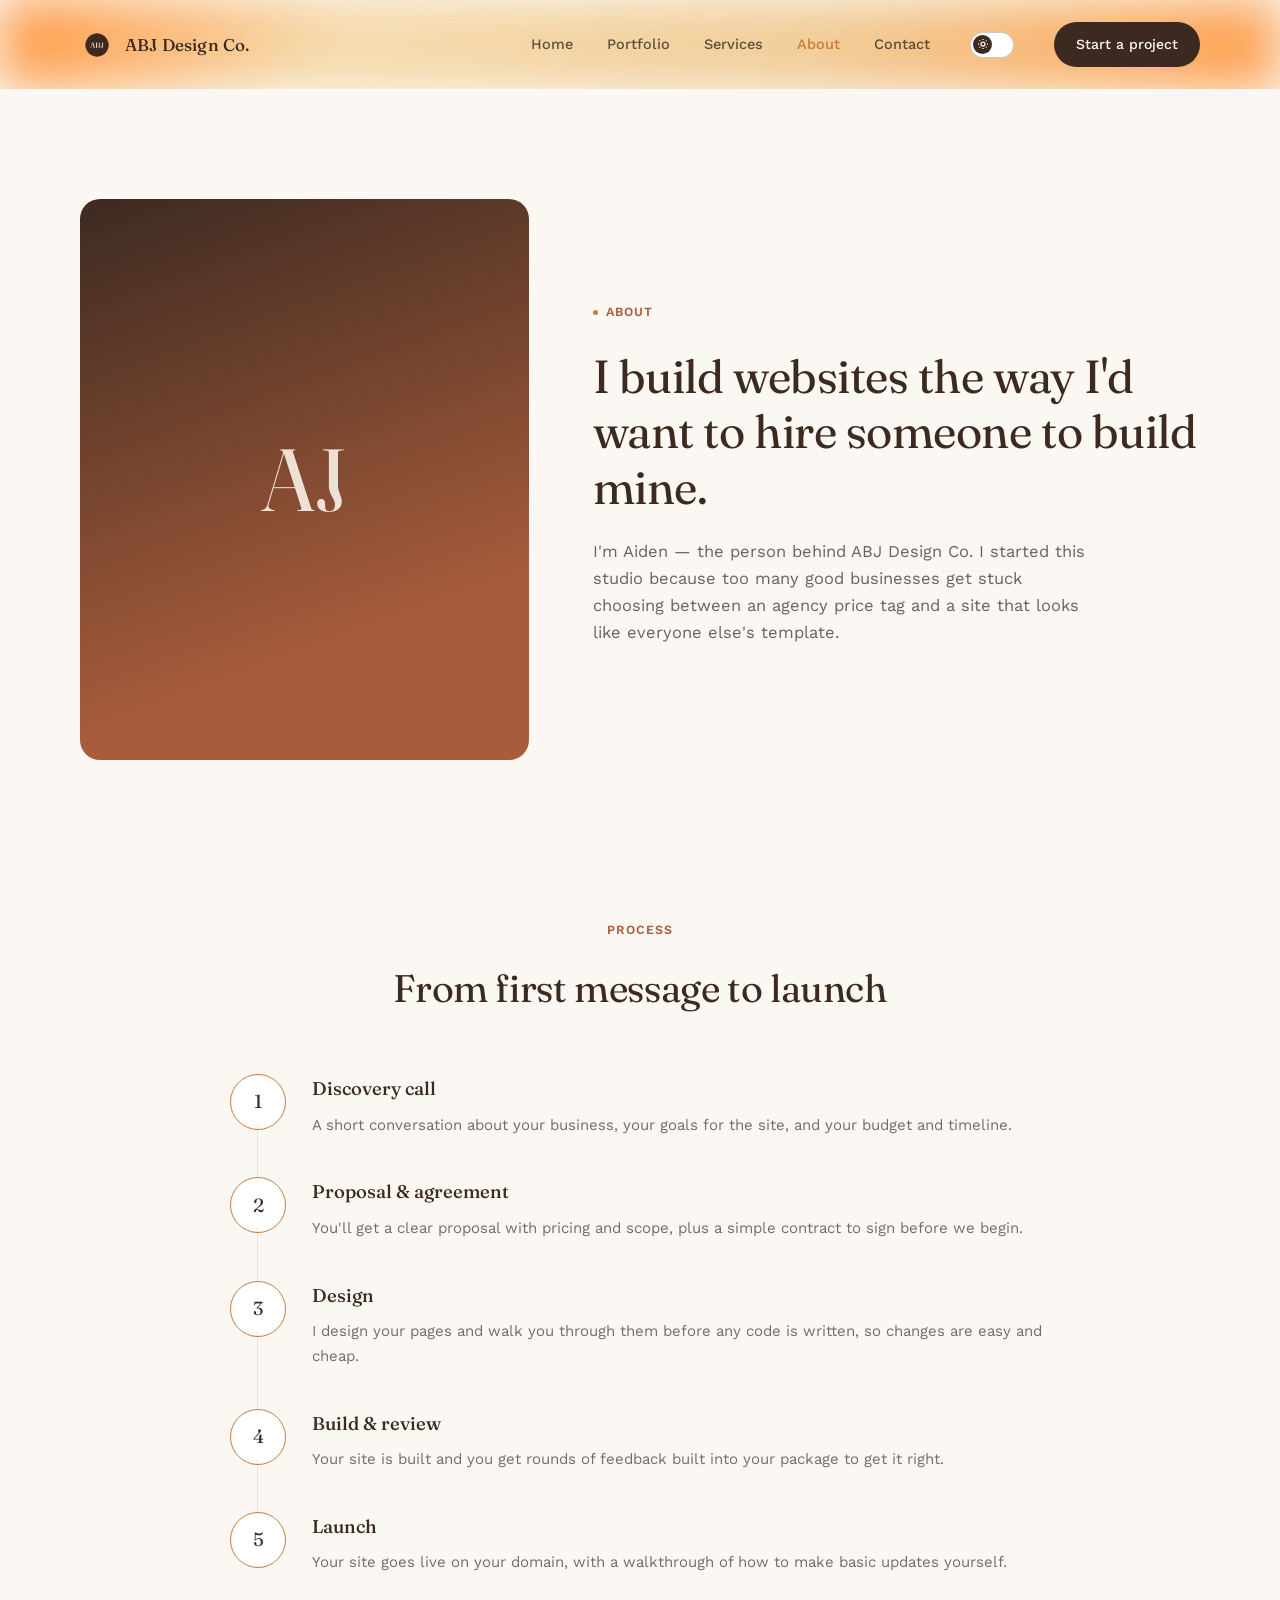
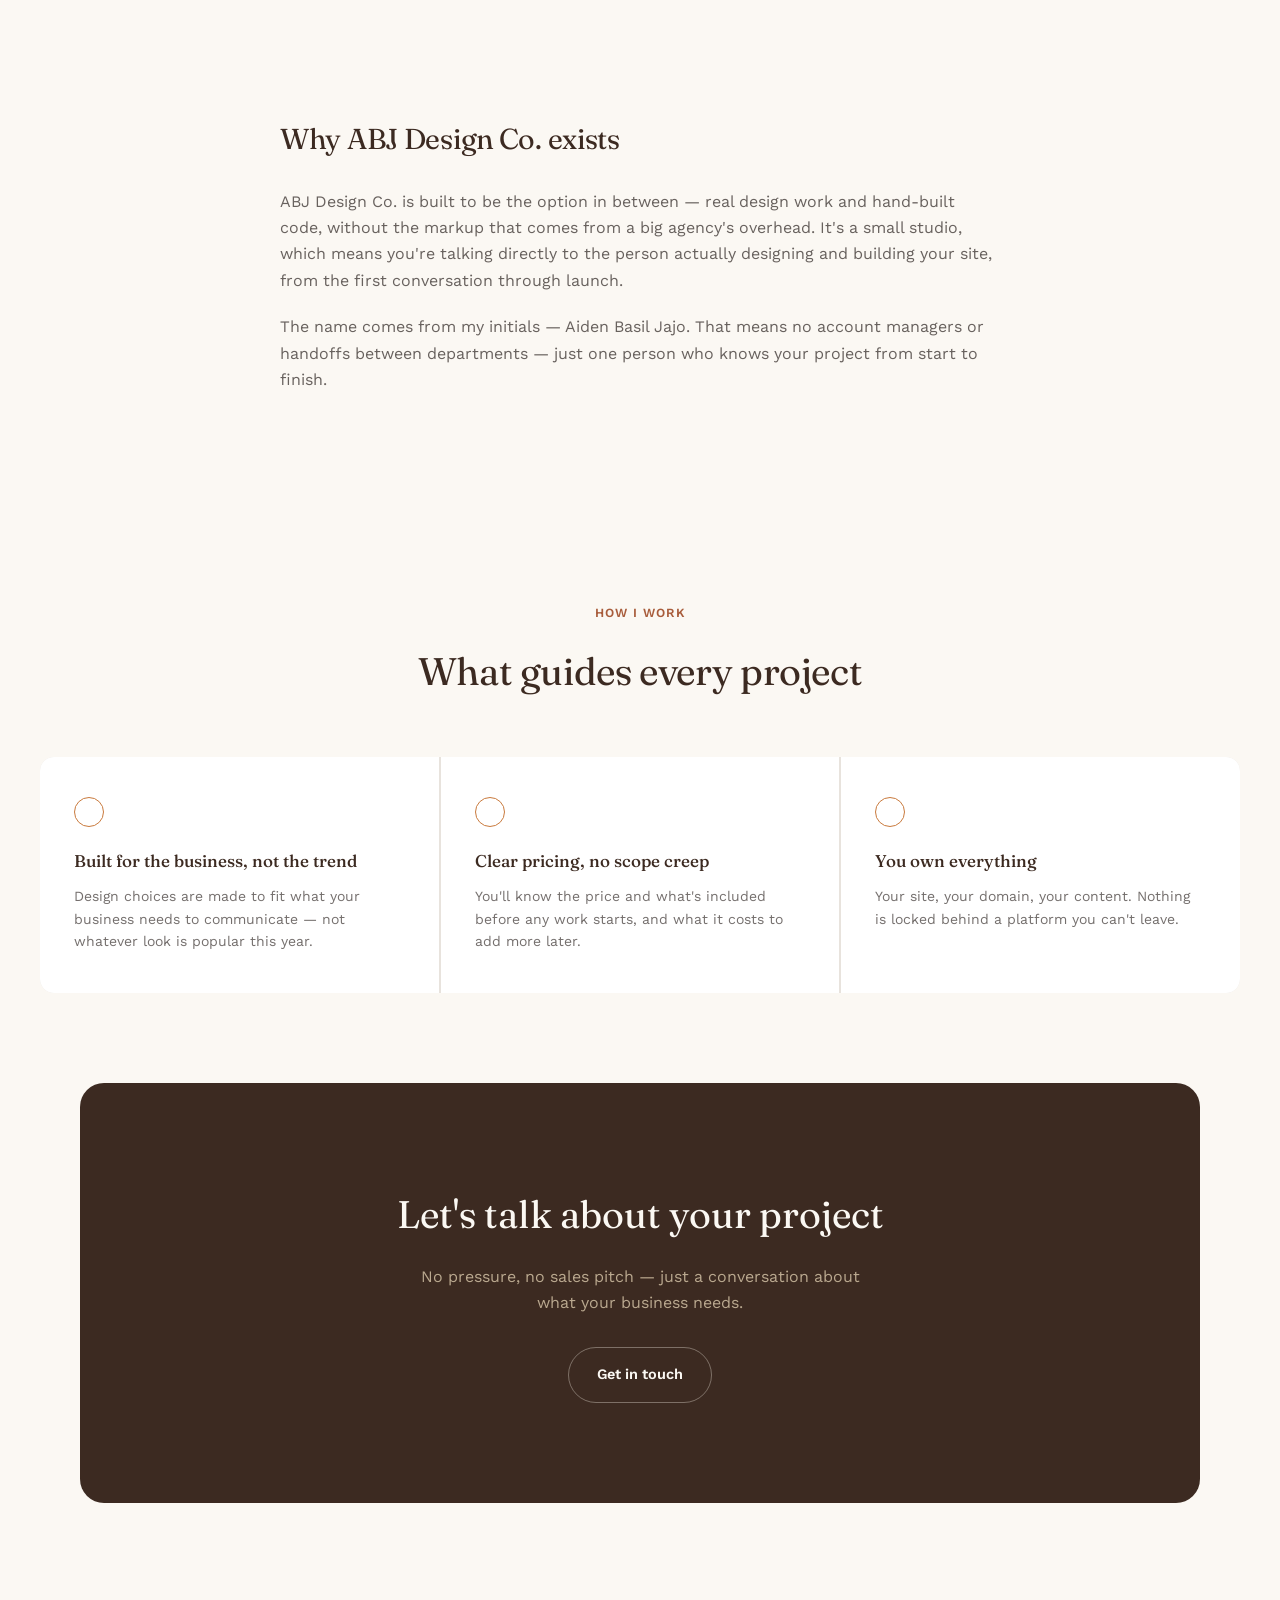
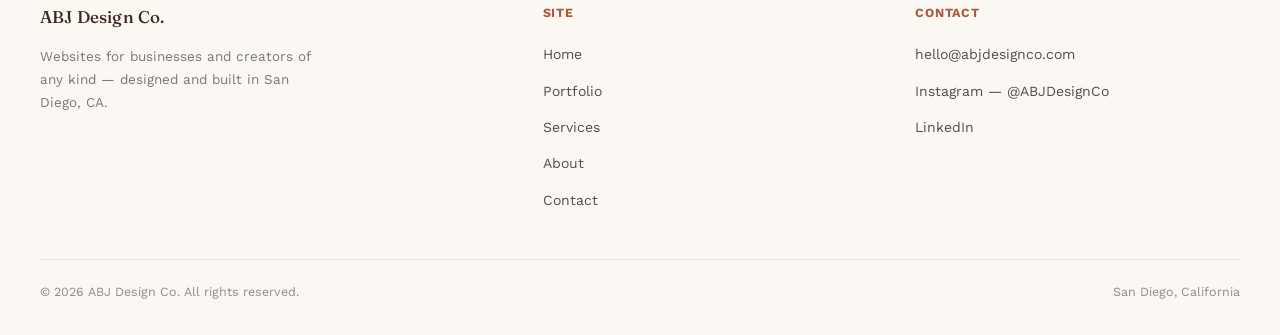
==== about.html @ 60b887de "Update about.html" ====
<!DOCTYPE html>
<html lang="en">
<head>
<meta charset="UTF-8">
<meta name="viewport" content="width=device-width, initial-scale=1.0">
<title>About — ABJ Design Co.</title>
<link rel="preconnect" href="https://fonts.googleapis.com">
<link href="https://fonts.googleapis.com/css2?family=Fraunces:ital,opsz,wght@0,9..144,300;0,9..144,400;0,9..144,500;0,9..144,600;1,9..144,400;1,9..144,500&family=Work+Sans:wght@300;400;500;600;700&display=swap" rel="stylesheet">
<style>
  :root{
    --espresso:#3C2A21; --deep-espresso:#241812; --warm-sand:#E4D3B4; --soft-tan:#D9C09C;
    --amber:#C97A3D; --muted-clay:#A85C3B; --cream:#FBF8F3; --charcoal:#2B2320;
    --paper:#FFFFFF; --line:rgba(60,42,33,0.10);

    /* semantic UI roles — aliased to the palette above by default (light mode) */
    --ink:var(--espresso);
    --ink-invert:var(--cream);
    --ink-hover:var(--deep-espresso);
    --text-secondary:var(--charcoal);
    --surface-card:var(--paper);
    --border:var(--line);
    --border-strong:rgba(60,42,33,0.25);
    --header-wash:rgba(251,248,243,0.6);
    --banner-subtext:var(--warm-sand);
    --banner-outline-border:rgba(248,242,231,0.35);
    --banner-hover-overlay:rgba(255,255,255,0.06);
  }
  @media (prefers-color-scheme: dark){
    :root{
      --ink:#F1E4C8;
      --ink-invert:#15110D;
      --ink-hover:#E4D3B4;
      --text-secondary:#D9CBB3;
      --surface-card:#221A14;
      --border:rgba(228,211,180,0.14);
      --border-strong:rgba(228,211,180,0.28);
      --header-wash:rgba(21,17,13,0.55);
      --banner-subtext:#2A1D15;
      --banner-outline-border:rgba(42,29,21,0.4);
      --banner-hover-overlay:rgba(0,0,0,0.08);
    }
  }
  *{margin:0;padding:0;box-sizing:border-box;}
  body{background:var(--ink-invert);color:var(--text-secondary);font-family:'Work Sans',sans-serif;line-height:1.65;-webkit-font-smoothing:antialiased;transition:background .3s ease, color .3s ease;}
  main{position:relative;}
  h1,h2,h3,.logo-word{font-family:'Fraunces',serif;}
  a{text-decoration:none;color:inherit;}
  .wrap{max-width:1200px;margin:0 auto;padding:0 40px;}
  a:focus-visible, button:focus-visible{outline:2px solid var(--amber);outline-offset:3px;}
  @media (prefers-reduced-motion: reduce){*{animation:none !important;transition:none !important;}}

  header{position:sticky;top:0;z-index:50;background:var(--header-wash);overflow:hidden;transition:background .3s ease;}
  header::before{
    content:'';position:absolute;inset:0;z-index:-1;
    background:linear-gradient(135deg, var(--amber) 0%, var(--warm-sand) 14%, var(--soft-tan) 32%, var(--amber) 55%, var(--muted-clay) 78%, var(--espresso) 100%);
    background-repeat:no-repeat;
    background-size:100% 1400px;
    background-position:center 0px;
    opacity:0.78;
    filter:blur(26px) saturate(190%);
    animation:blendShiftHeader 34s ease-in-out infinite;
  }
  @keyframes blendShiftHeader{
    0%{background-position:center 0px;}
    50%{background-position:center 10px;}
    100%{background-position:center 0px;}
  }
  .theme-toggle{
    position:relative;width:44px;height:26px;border-radius:100px;border:1.5px solid var(--border-strong);
    background:var(--surface-card);cursor:pointer;flex-shrink:0;padding:0;transition:background .3s ease, border-color .3s ease;
  }
  .theme-toggle .knob{
    position:absolute;top:2px;left:2px;width:19px;height:19px;border-radius:50%;background:var(--ink);
    display:flex;align-items:center;justify-content:center;transition:transform .3s ease, background .3s ease;
  }
  :root[data-theme="dark"] .theme-toggle .knob{transform:translateX(18px);}
  @media (prefers-color-scheme: dark){
    :root:not([data-theme="light"]) .theme-toggle .knob{transform:translateX(18px);}
  }
  .theme-toggle .knob svg{width:12px;height:12px;color:var(--ink-invert);}
  .theme-toggle .icon-moon{display:none;}
  :root[data-theme="dark"] .theme-toggle .icon-sun{display:none;}
  :root[data-theme="dark"] .theme-toggle .icon-moon{display:block;}
  @media (prefers-color-scheme: dark){
    :root:not([data-theme="light"]) .theme-toggle .icon-sun{display:none;}
    :root:not([data-theme="light"]) .theme-toggle .icon-moon{display:block;}
  }
  .mobile-theme-row{display:flex;align-items:center;justify-content:space-between;padding:14px 0;border-bottom:1px solid var(--border);font-size:15.5px;font-weight:500;color:var(--ink);}
  .header-inner{display:flex;align-items:center;justify-content:space-between;padding:22px 40px;max-width:1200px;margin:0 auto;}
  .logo{display:flex;align-items:center;gap:11px;}
  .logo-badge{width:34px;height:34px;border-radius:50%;object-fit:cover;flex-shrink:0;}
  .logo-word{font-size:17px;font-weight:500;letter-spacing:0.01em;color:var(--ink);}
  nav{display:flex;align-items:center;gap:40px;}
  nav ul{list-style:none;display:flex;gap:34px;}
  nav a{font-size:14.5px;font-weight:500;color:var(--text-secondary);opacity:0.75;transition:opacity .2s ease;}
  nav a.active{opacity:1;color:var(--amber);}
  nav a:not(.nav-cta):hover{opacity:1;}
  .nav-cta{background:var(--ink);color:var(--ink-invert) !important;opacity:1 !important;padding:11px 22px;border-radius:100px;font-size:14px;transition:background .2s ease;}
  .nav-cta:hover{background:var(--ink-hover);}
  .mobile-toggle{display:none;background:none;border:none;cursor:pointer;padding:6px;}
  .mobile-toggle span{display:block;width:22px;height:1.5px;background:var(--ink);margin:5px 0;transition:transform .25s ease, opacity .2s ease;}
  .mobile-toggle.open span:nth-child(1){transform:translateY(6.5px) rotate(45deg);}
  .mobile-toggle.open span:nth-child(2){opacity:0;}
  .mobile-toggle.open span:nth-child(3){transform:translateY(-6.5px) rotate(-45deg);}
  .mobile-nav{display:none;flex-direction:column;padding:8px 40px 28px;border-top:1px solid var(--border);background:var(--ink-invert);}
  .mobile-nav.open{display:flex;}
  .mobile-nav a{padding:14px 0;font-size:15.5px;font-weight:500;color:var(--ink);border-bottom:1px solid var(--border);}
  .mobile-nav a.active{color:var(--amber);}
  .mobile-nav a.nav-cta{border-bottom:none;text-align:center;background:var(--ink);color:var(--ink-invert) !important;border-radius:100px;padding:14px;margin-top:16px;}

  .about-hero{padding:110px 40px 80px;display:grid;grid-template-columns:0.85fr 1.15fr;gap:64px;max-width:1200px;margin:0 auto;align-items:center;}
  .about-hero-visual{aspect-ratio:4/5;border-radius:20px;background:linear-gradient(160deg,var(--espresso),var(--muted-clay) 75%);display:flex;align-items:center;justify-content:center;position:relative;overflow:hidden;}
  .about-hero-visual .initials{font-family:'Fraunces',serif;font-size:5.5rem;color:rgba(248,242,231,0.9);font-weight:400;}
  .eyebrow{display:inline-flex;align-items:center;gap:8px;font-size:12.5px;letter-spacing:0.08em;text-transform:uppercase;color:var(--muted-clay);font-weight:600;margin-bottom:26px;}
  .eyebrow-dot{width:5px;height:5px;border-radius:50%;background:var(--amber);}
  .about-hero h1{font-size:clamp(2.1rem,4.2vw,2.9rem);font-weight:400;color:var(--ink);margin-bottom:22px;line-height:1.2;letter-spacing:-0.01em;}
  .about-hero p{font-size:16.5px;opacity:0.7;margin-bottom:16px;max-width:500px;}

  .section-head{max-width:600px;margin:0 auto 54px;text-align:center;}
  .section-tag{font-size:12.5px;font-weight:600;letter-spacing:0.08em;text-transform:uppercase;color:var(--muted-clay);margin-bottom:16px;display:block;}
  .section-head h2{font-size:clamp(1.9rem,3.6vw,2.4rem);color:var(--ink);font-weight:400;letter-spacing:-0.01em;}

  .process{padding:80px 40px;max-width:900px;margin:0 auto;}
  .process-step{display:grid;grid-template-columns:56px 1fr;gap:26px;padding-bottom:40px;position:relative;}
  .process-step:not(:last-child)::before{content:'';position:absolute;left:27px;top:50px;bottom:-10px;width:1px;background:var(--border);}
  .step-num{width:56px;height:56px;border-radius:50%;background:var(--surface-card);border:1.5px solid var(--amber);color:var(--ink);display:flex;align-items:center;justify-content:center;font-family:'Fraunces',serif;font-size:19px;flex-shrink:0;}
  .process-step h3{color:var(--ink);font-size:18.5px;font-weight:500;margin-bottom:8px;}
  .process-step p{font-size:15px;opacity:0.65;}

  .story{padding:20px 40px 100px;max-width:800px;margin:0 auto;}
  .story h2{font-size:1.8rem;color:var(--ink);font-weight:400;margin-bottom:26px;letter-spacing:-0.01em;}
  .story p{font-size:16px;opacity:0.7;margin-bottom:20px;}

  .values{padding:90px 40px;}
  .values-grid{display:grid;grid-template-columns:repeat(3,1fr);gap:2px;max-width:1200px;margin:0 auto;background:var(--border);border-radius:14px;overflow:hidden;}
  .value{background:var(--surface-card);padding:40px 34px;}
  .value-mark{width:30px;height:30px;border-radius:50%;border:1.5px solid var(--amber);margin-bottom:20px;}
  .value h3{font-size:17px;color:var(--ink);font-weight:500;margin-bottom:10px;}
  .value p{font-size:14px;opacity:0.65;line-height:1.6;}

  .cta-banner{padding:100px 40px;text-align:center;background:var(--ink);color:var(--ink-invert);border-radius:24px;max-width:1200px;margin:0 auto 40px;transition:background .3s ease, color .3s ease;}
  .cta-banner h2{font-size:clamp(1.9rem,3.8vw,2.4rem);font-weight:400;margin-bottom:18px;}
  .cta-banner p{max-width:460px;margin:0 auto 30px;opacity:0.75;color:var(--banner-subtext);font-size:16px;}
  .btn{display:inline-block;padding:15px 28px;font-size:14.5px;font-weight:600;border-radius:100px;transition:all .2s ease;}
  .btn-outline{border:1.5px solid var(--banner-outline-border);color:var(--ink-invert);}
  .btn-outline:hover{border-color:var(--ink-invert);background:var(--banner-hover-overlay);}

  footer{padding:60px 40px 32px;}
  .footer-grid{max-width:1200px;margin:0 auto;display:grid;grid-template-columns:1.4fr 1fr 1fr;gap:48px;padding-bottom:36px;border-bottom:1px solid var(--border);}
  .footer-brand p{margin-top:14px;font-size:13.5px;opacity:0.6;max-width:280px;line-height:1.7;}
  footer h4{font-size:12.5px;text-transform:uppercase;letter-spacing:0.06em;color:var(--muted-clay);margin-bottom:18px;}
  footer ul{list-style:none;}
  footer li{margin-bottom:10px;}
  footer a{font-size:14px;opacity:0.8;}
  footer a:hover{opacity:1;color:var(--amber);}
  .footer-bottom{max-width:1200px;margin:0 auto;padding-top:22px;display:flex;justify-content:space-between;font-size:12.5px;opacity:0.5;flex-wrap:wrap;gap:12px;}

  @media (max-width:900px){
    nav{display:none;} .mobile-toggle{display:block;} .header-inner{padding:18px 24px;} .mobile-nav{padding:8px 24px 24px;}
    .about-hero{padding:56px 24px 40px;}
    .section-head{margin-bottom:36px;}
    .process{padding:40px 24px;}
    .story{padding:16px 24px 56px;}
    .values{padding:56px 24px;}
    .cta-banner{padding:56px 24px;}
    footer{padding:40px 24px 24px;}
    .about-hero{grid-template-columns:1fr;}
    .values-grid{grid-template-columns:1fr;}
    .footer-grid{grid-template-columns:1fr;gap:32px;}
    .cta-banner{border-radius:0;margin:0;}
  }
</style>
</head>
<body>

<header>
  <div class="header-inner">
    <a href="index.html" class="logo">
      <img src="images/abj-icon-mark.png" alt="ABJ Design Co. logo" class="logo-badge">
      <span class="logo-word">ABJ Design Co.</span>
    </a>
    <nav>
      <ul>
        <li><a href="index.html">Home</a></li>
        <li><a href="portfolio.html">Portfolio</a></li>
        <li><a href="services.html">Services</a></li>
        <li><a href="about.html" class="active">About</a></li>
        <li><a href="contact.html">Contact</a></li>
      </ul>
      <button class="theme-toggle" id="themeToggle" aria-label="Toggle dark mode" type="button">
        <span class="knob">
          <svg class="icon-sun" viewBox="0 0 24 24" fill="none" stroke="currentColor" stroke-width="2.5"><circle cx="12" cy="12" r="4"/><path d="M12 2v2M12 20v2M4.9 4.9l1.4 1.4M17.7 17.7l1.4 1.4M2 12h2M20 12h2M4.9 19.1l1.4-1.4M17.7 6.3l1.4-1.4"/></svg>
          <svg class="icon-moon" viewBox="0 0 24 24" fill="currentColor"><path d="M20.5 14.5A8.5 8.5 0 019.5 3.5a.5.5 0 00-.6-.6A9.5 9.5 0 1021.1 15.1a.5.5 0 00-.6-.6z"/></svg>
        </span>
      </button>
      <a href="contact.html" class="nav-cta">Start a project</a>
    </nav>
    <button class="mobile-toggle" aria-label="Menu" aria-expanded="false" aria-controls="mobile-nav"><span></span><span></span><span></span></button>
  </div>
  <div class="mobile-nav" id="mobile-nav">
    <a href="index.html">Home</a>
    <a href="portfolio.html">Portfolio</a>
    <a href="services.html">Services</a>
    <a href="about.html" class="active">About</a>
    <a href="contact.html">Contact</a>
    <div class="mobile-theme-row">
      <span>Dark mode</span>
      <button class="theme-toggle" id="themeToggleMobile" aria-label="Toggle dark mode" type="button">
        <span class="knob">
          <svg class="icon-sun" viewBox="0 0 24 24" fill="none" stroke="currentColor" stroke-width="2.5"><circle cx="12" cy="12" r="4"/><path d="M12 2v2M12 20v2M4.9 4.9l1.4 1.4M17.7 17.7l1.4 1.4M2 12h2M20 12h2M4.9 19.1l1.4-1.4M17.7 6.3l1.4-1.4"/></svg>
          <svg class="icon-moon" viewBox="0 0 24 24" fill="currentColor"><path d="M20.5 14.5A8.5 8.5 0 019.5 3.5a.5.5 0 00-.6-.6A9.5 9.5 0 1021.1 15.1a.5.5 0 00-.6-.6z"/></svg>
        </span>
      </button>
    </div>
    <a href="contact.html" class="nav-cta">Start a project</a>
  </div>
</header>

<main>

<section class="about-hero">
  <div class="about-hero-visual"><span class="initials">AJ</span></div>
  <div>
    <span class="eyebrow"><span class="eyebrow-dot"></span>About</span>
    <h1>I build websites the way I'd want to hire someone to build mine.</h1>
    <p>I'm Aiden — the person behind ABJ Design Co. I started this studio because too many good businesses get stuck choosing between an agency price tag and a site that looks like everyone else's template.</p>
  </div>
</section>

<section class="process">
  <div class="section-head">
    <span class="section-tag">Process</span>
    <h2>From first message to launch</h2>
  </div>
  <div class="process-step">
    <div class="step-num">1</div>
    <div><h3>Discovery call</h3><p>A short conversation about your business, your goals for the site, and your budget and timeline.</p></div>
  </div>
  <div class="process-step">
    <div class="step-num">2</div>
    <div><h3>Proposal & agreement</h3><p>You'll get a clear proposal with pricing and scope, plus a simple contract to sign before we begin.</p></div>
  </div>
  <div class="process-step">
    <div class="step-num">3</div>
    <div><h3>Design</h3><p>I design your pages and walk you through them before any code is written, so changes are easy and cheap.</p></div>
  </div>
  <div class="process-step">
    <div class="step-num">4</div>
    <div><h3>Build & review</h3><p>Your site is built and you get rounds of feedback built into your package to get it right.</p></div>
  </div>
  <div class="process-step">
    <div class="step-num">5</div>
    <div><h3>Launch</h3><p>Your site goes live on your domain, with a walkthrough of how to make basic updates yourself.</p></div>
  </div>
</section>

<section class="story">
  <h2>Why ABJ Design Co. exists</h2>
  <p>ABJ Design Co. is built to be the option in between — real design work and hand-built code, without the markup that comes from a big agency's overhead. It's a small studio, which means you're talking directly to the person actually designing and building your site, from the first conversation through launch.</p>
  <p>The name comes from my initials — Aiden Basil Jajo. That means no account managers or handoffs between departments — just one person who knows your project from start to finish.</p>
</section>

<section class="values">
  <div class="wrap">
    <div class="section-head">
      <span class="section-tag">How I work</span>
      <h2>What guides every project</h2>
    </div>
  </div>
  <div class="values-grid">
    <div class="value">
      <div class="value-mark"></div>
      <h3>Built for the business, not the trend</h3>
      <p>Design choices are made to fit what your business needs to communicate — not whatever look is popular this year.</p>
    </div>
    <div class="value">
      <div class="value-mark"></div>
      <h3>Clear pricing, no scope creep</h3>
      <p>You'll know the price and what's included before any work starts, and what it costs to add more later.</p>
    </div>
    <div class="value">
      <div class="value-mark"></div>
      <h3>You own everything</h3>
      <p>Your site, your domain, your content. Nothing is locked behind a platform you can't leave.</p>
    </div>
  </div>
</section>

</main>

<div class="wrap">
  <section class="cta-banner">
    <h2>Let's talk about your project</h2>
    <p>No pressure, no sales pitch — just a conversation about what your business needs.</p>
    <a href="contact.html" class="btn btn-outline">Get in touch</a>
  </section>
</div>

<footer>
  <div class="footer-grid">
    <div class="footer-brand">
      <span class="logo-word">ABJ Design Co.</span>
      <p>Websites for businesses and creators of any kind — designed and built in San Diego, CA.</p>
    </div>
    <div>
      <h4>Site</h4>
      <ul>
        <li><a href="index.html">Home</a></li>
        <li><a href="portfolio.html">Portfolio</a></li>
        <li><a href="services.html">Services</a></li>
        <li><a href="about.html">About</a></li>
        <li><a href="contact.html">Contact</a></li>
      </ul>
    </div>
    <div>
      <h4>Contact</h4>
      <ul>
        <li><a href="mailto:hello@abjdesignco.com">hello@abjdesignco.com</a></li>
        <li><a href="#">Instagram — @ABJDesignCo</a></li>
        <li><a href="#">LinkedIn</a></li>
      </ul>
    </div>
  </div>
  <div class="footer-bottom">
    <span>© 2026 ABJ Design Co. All rights reserved.</span>
    <span>San Diego, California</span>
  </div>
</footer>

<script>
  var toggleBtn = document.querySelector('.mobile-toggle');
  var mobileNav = document.getElementById('mobile-nav');
  toggleBtn.addEventListener('click', function(){
    var isOpen = mobileNav.classList.toggle('open');
    toggleBtn.classList.toggle('open', isOpen);
    toggleBtn.setAttribute('aria-expanded', isOpen ? 'true' : 'false');
  });

  (function(){
    var root = document.documentElement;
    var STORAGE_KEY = 'abj-theme';
    var systemDark = window.matchMedia('(prefers-color-scheme: dark)');

    function currentTheme(){
      var saved = localStorage.getItem(STORAGE_KEY);
      if (saved === 'dark' || saved === 'light') return saved;
      return systemDark.matches ? 'dark' : 'light';
    }

    function applyTheme(theme){
      root.setAttribute('data-theme', theme);
    }

    applyTheme(currentTheme());

    systemDark.addEventListener('change', function(){
      if (!localStorage.getItem(STORAGE_KEY)) applyTheme(currentTheme());
    });

    function toggleTheme(){
      var next = currentTheme() === 'dark' ? 'light' : 'dark';
      localStorage.setItem(STORAGE_KEY, next);
      applyTheme(next);
    }

    var desktopToggle = document.getElementById('themeToggle');
    var mobileThemeToggle = document.getElementById('themeToggleMobile');
    if (desktopToggle) desktopToggle.addEventListener('click', toggleTheme);
    if (mobileThemeToggle) mobileThemeToggle.addEventListener('click', toggleTheme);
  })();
</script>
</body>
</html>
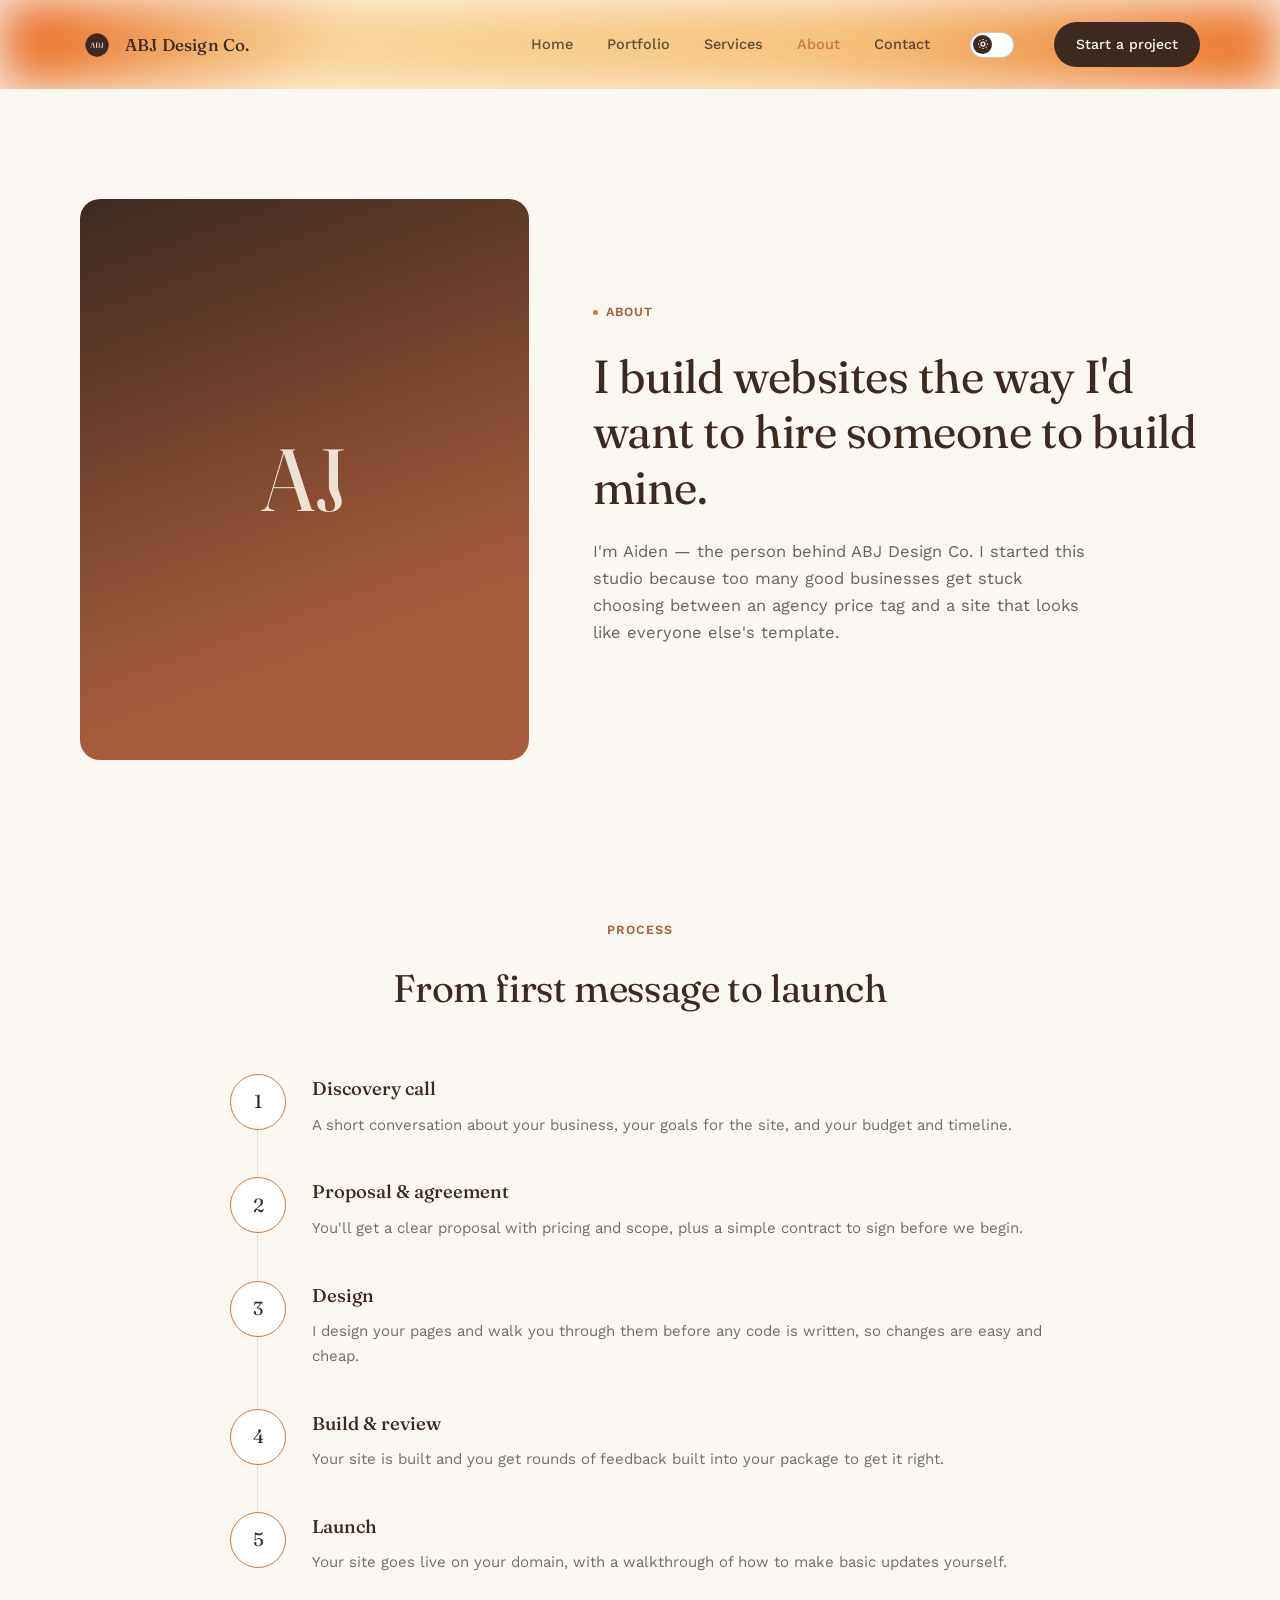
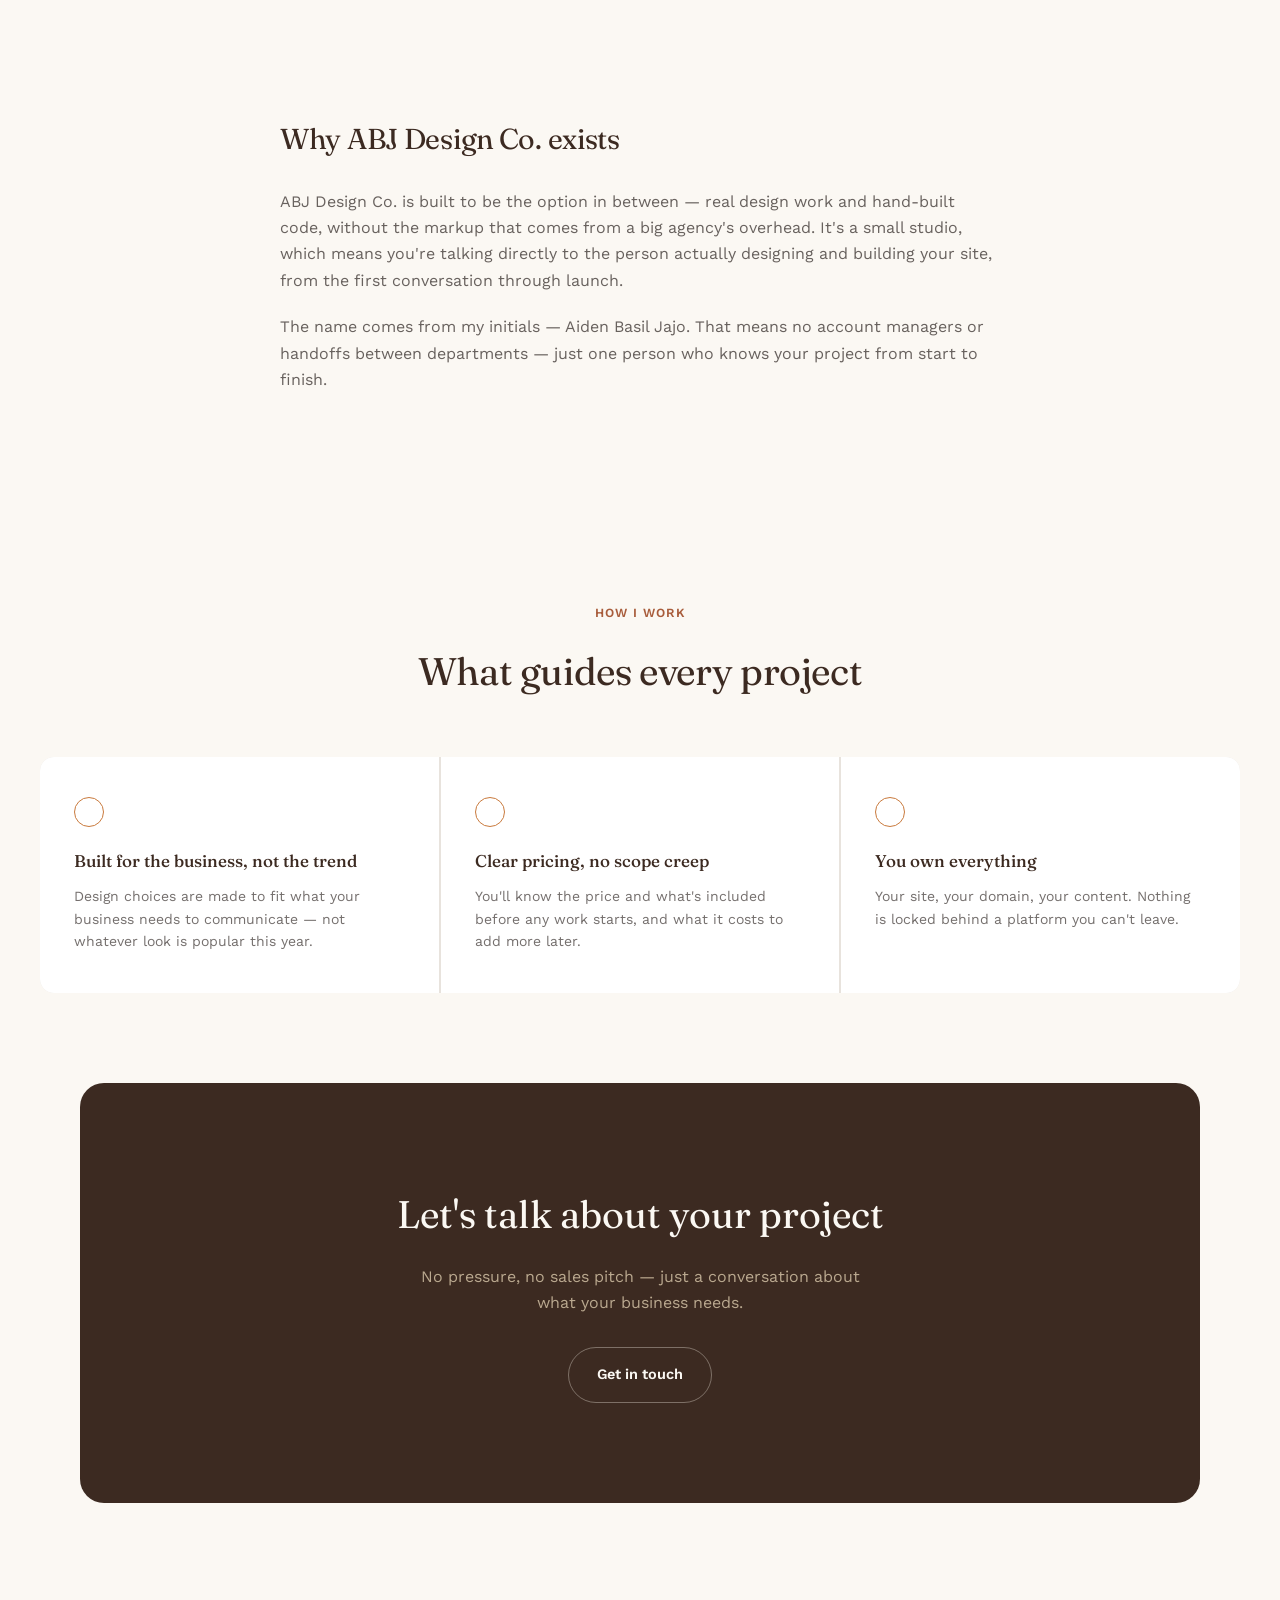
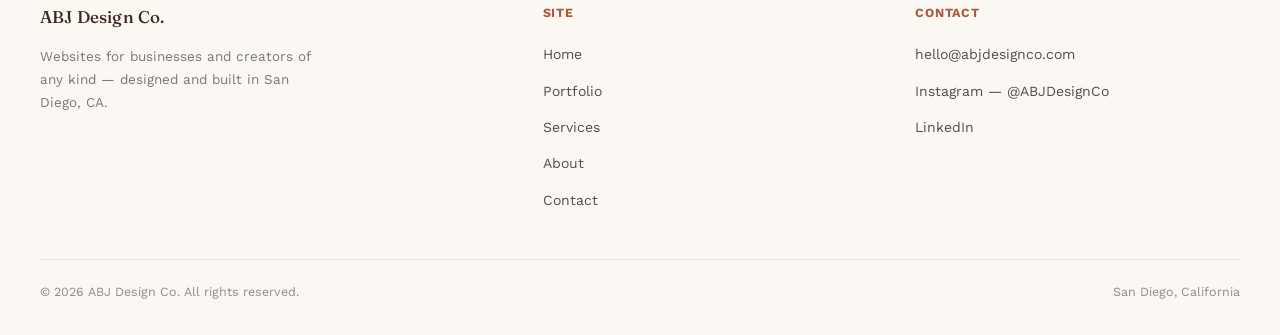
==== commit 0f9212c1: "Update about.html" ====
--- a/about.html
+++ b/about.html
@@ -1,4 +1,4 @@
-<!DOCTYPE html>
+ <!DOCTYPE html>
 <html lang="en">
 <head>
 <meta charset="UTF-8">
@@ -11,6 +11,7 @@
     --espresso:#3C2A21; --deep-espresso:#241812; --warm-sand:#E4D3B4; --soft-tan:#D9C09C;
     --amber:#C97A3D; --muted-clay:#A85C3B; --cream:#FBF8F3; --charcoal:#2B2320;
     --paper:#FFFFFF; --line:rgba(60,42,33,0.10);
+    --rust:#9C5530;
 
     /* semantic UI roles — aliased to the palette above by default (light mode) */
     --ink:var(--espresso);
@@ -24,9 +25,11 @@
     --banner-subtext:var(--warm-sand);
     --banner-outline-border:rgba(248,242,231,0.35);
     --banner-hover-overlay:rgba(255,255,255,0.06);
+    --blend-opacity:0.92;
+    --blend-saturate:225%;
   }
   @media (prefers-color-scheme: dark){
-    :root{
+    :root:not([data-theme="light"]){
       --ink:#F1E4C8;
       --ink-invert:#15110D;
       --ink-hover:#E4D3B4;
@@ -38,7 +41,24 @@
       --banner-subtext:#2A1D15;
       --banner-outline-border:rgba(42,29,21,0.4);
       --banner-hover-overlay:rgba(0,0,0,0.08);
+      --blend-opacity:0.78;
+      --blend-saturate:198%;
     }
+  }
+  :root[data-theme="dark"]{
+    --ink:#F1E4C8;
+    --ink-invert:#15110D;
+    --ink-hover:#E4D3B4;
+    --text-secondary:#D9CBB3;
+    --surface-card:#221A14;
+    --border:rgba(228,211,180,0.14);
+    --border-strong:rgba(228,211,180,0.28);
+    --header-wash:rgba(21,17,13,0.55);
+    --banner-subtext:#2A1D15;
+    --banner-outline-border:rgba(42,29,21,0.4);
+    --banner-hover-overlay:rgba(0,0,0,0.08);
+    --blend-opacity:0.78;
+    --blend-saturate:198%;
   }
   *{margin:0;padding:0;box-sizing:border-box;}
   body{background:var(--ink-invert);color:var(--text-secondary);font-family:'Work Sans',sans-serif;line-height:1.65;-webkit-font-smoothing:antialiased;transition:background .3s ease, color .3s ease;}
@@ -52,17 +72,17 @@
   header{position:sticky;top:0;z-index:50;background:var(--header-wash);overflow:hidden;transition:background .3s ease;}
   header::before{
     content:'';position:absolute;inset:0;z-index:-1;
-    background:linear-gradient(135deg, var(--amber) 0%, var(--warm-sand) 14%, var(--soft-tan) 32%, var(--amber) 55%, var(--muted-clay) 78%, var(--espresso) 100%);
+    background:linear-gradient(135deg, var(--rust) 0%, var(--warm-sand) 14%, var(--soft-tan) 32%, var(--rust) 55%, var(--muted-clay) 78%, var(--espresso) 100%);
     background-repeat:no-repeat;
     background-size:100% 1400px;
     background-position:center 0px;
-    opacity:0.78;
-    filter:blur(26px) saturate(190%);
-    animation:blendShiftHeader 34s ease-in-out infinite;
+    opacity:var(--blend-opacity);
+    filter:blur(26px) saturate(var(--blend-saturate));
+    animation:blendShiftHeader 20s ease-in-out infinite;
   }
   @keyframes blendShiftHeader{
     0%{background-position:center 0px;}
-    50%{background-position:center 10px;}
+    50%{background-position:center 36px;}
     100%{background-position:center 0px;}
   }
   .theme-toggle{
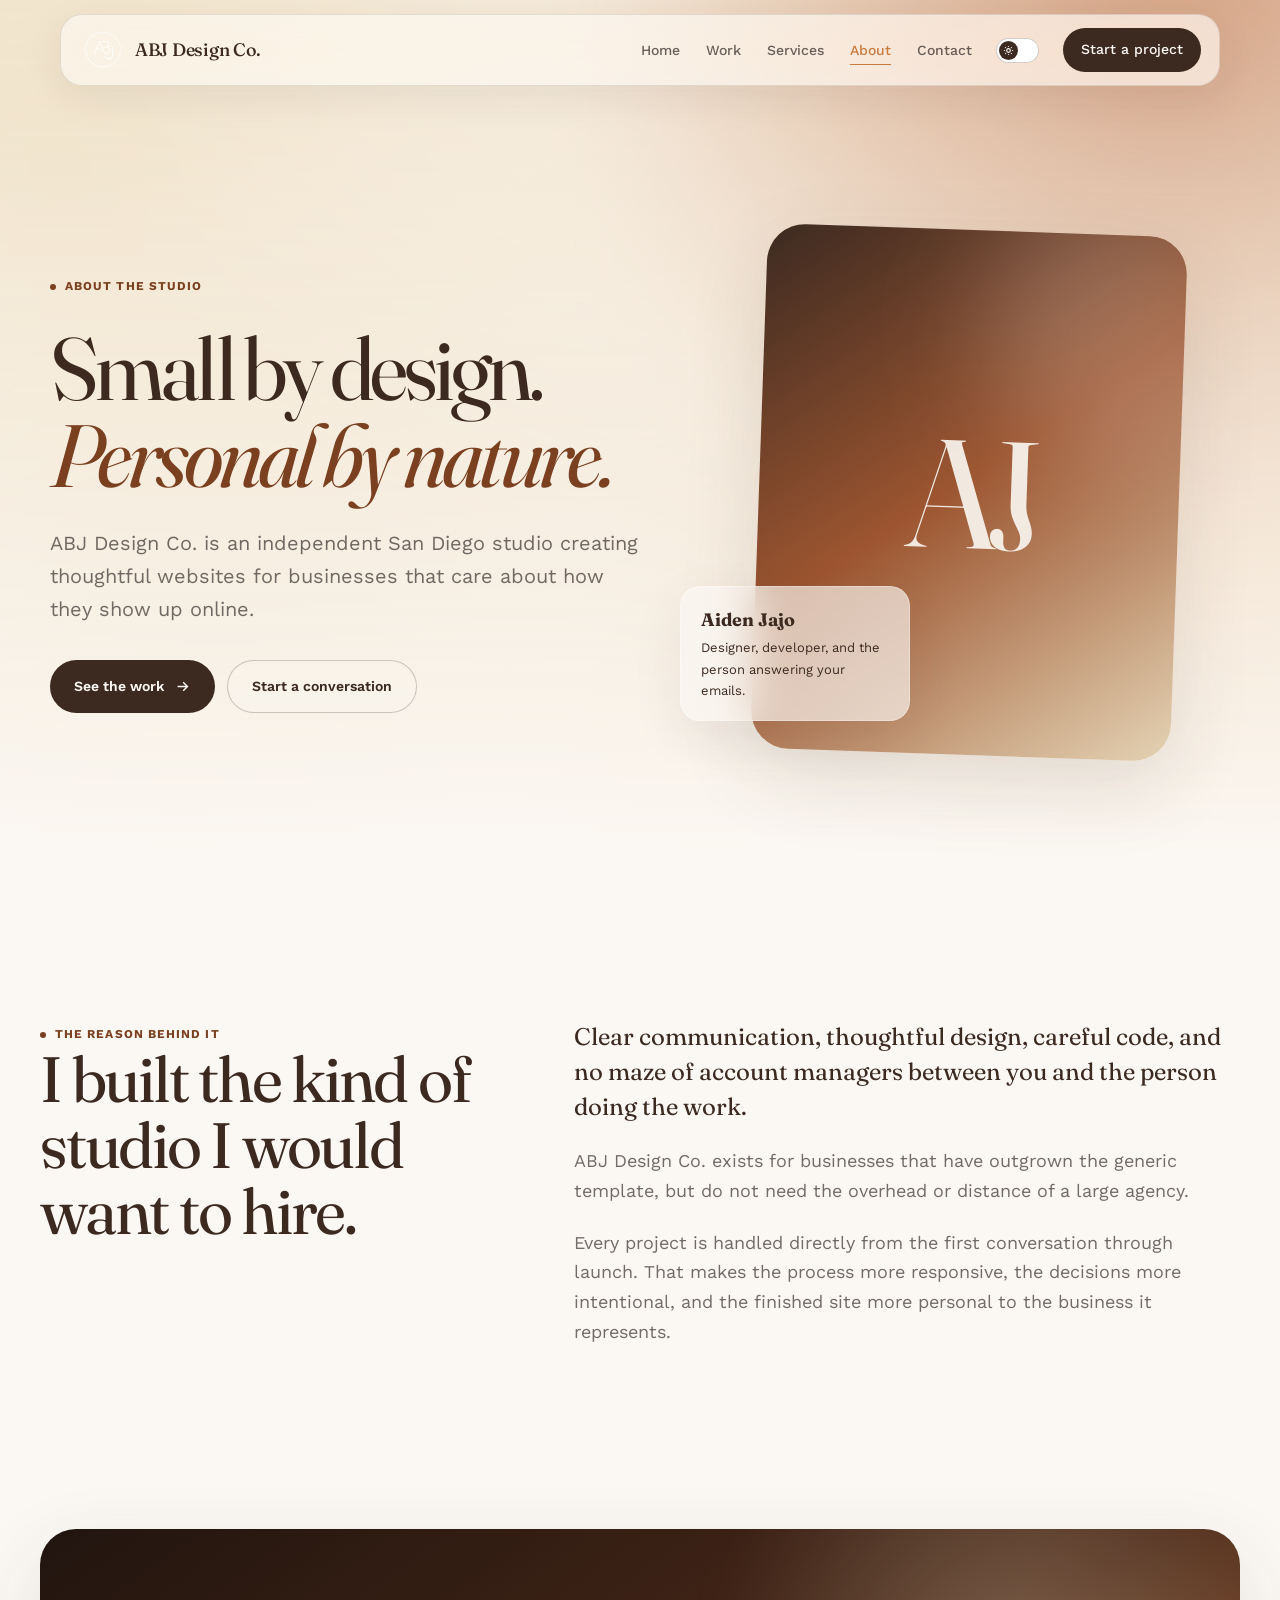
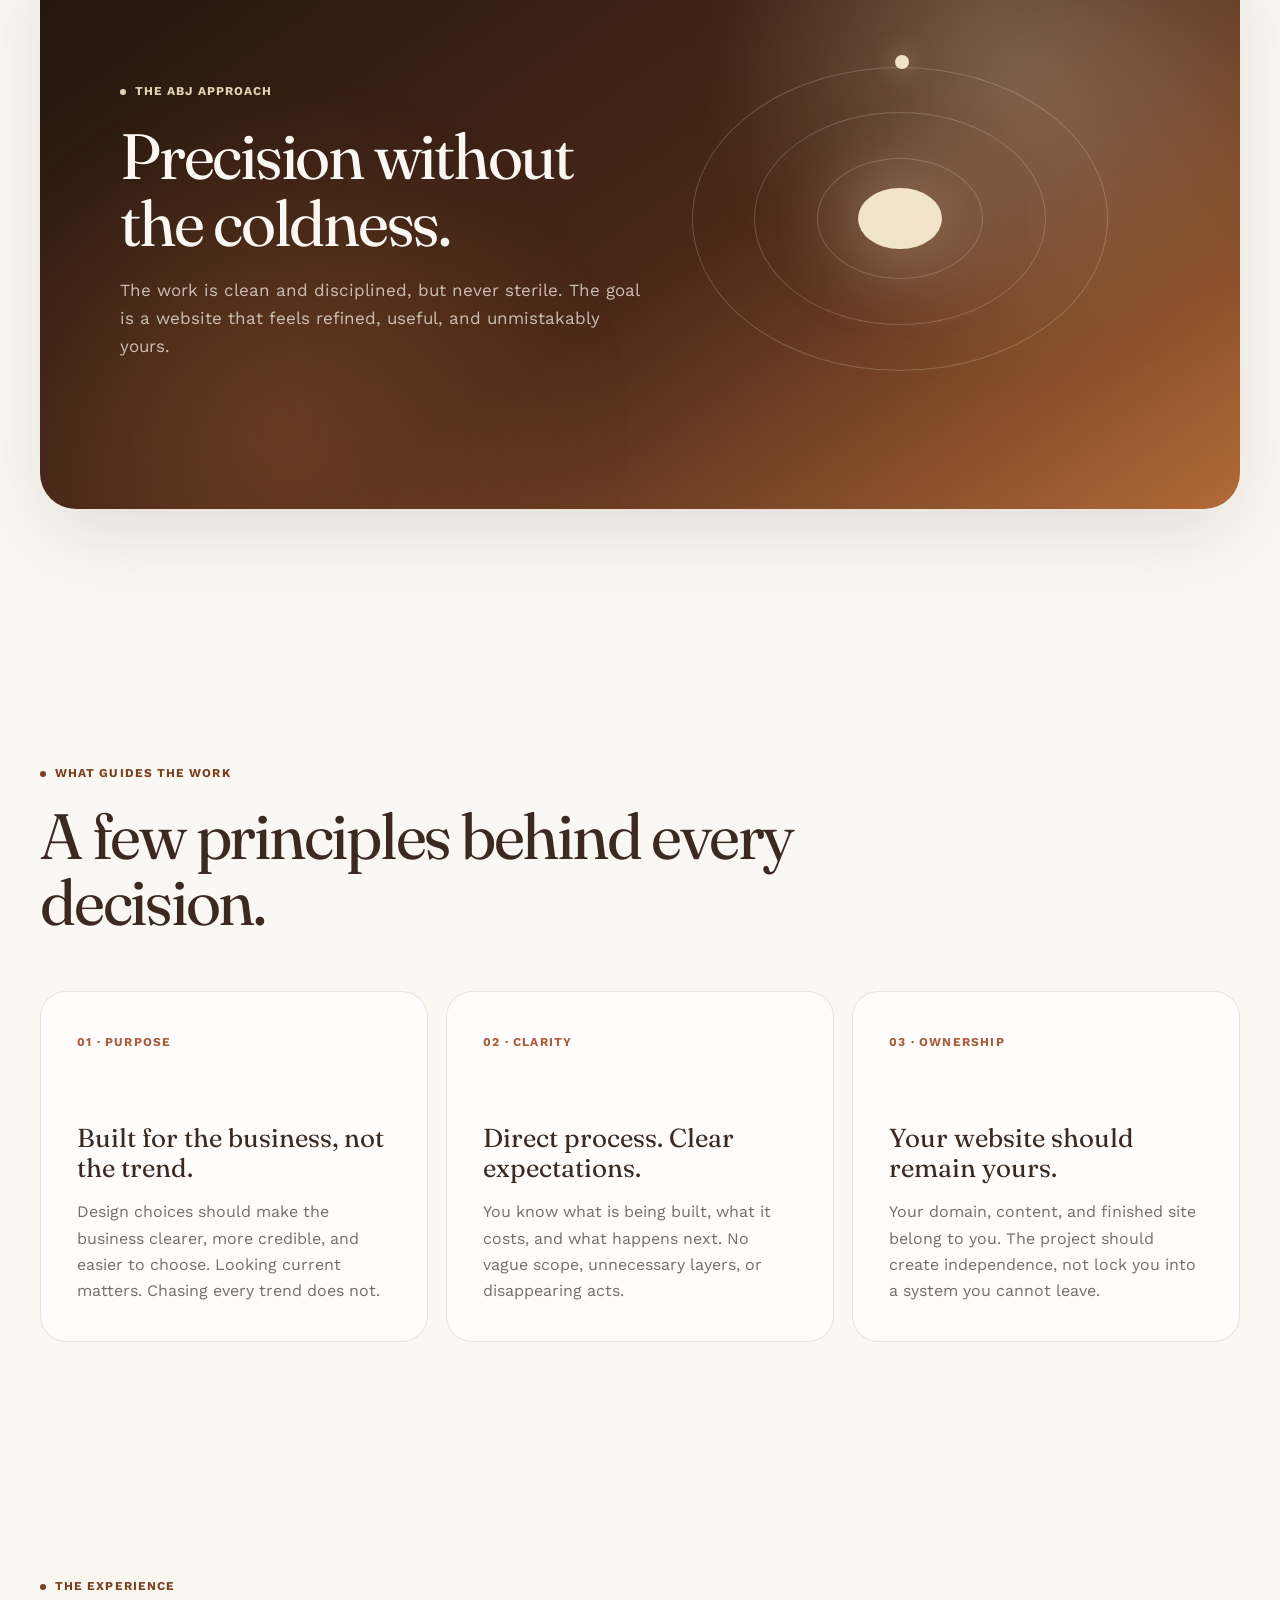
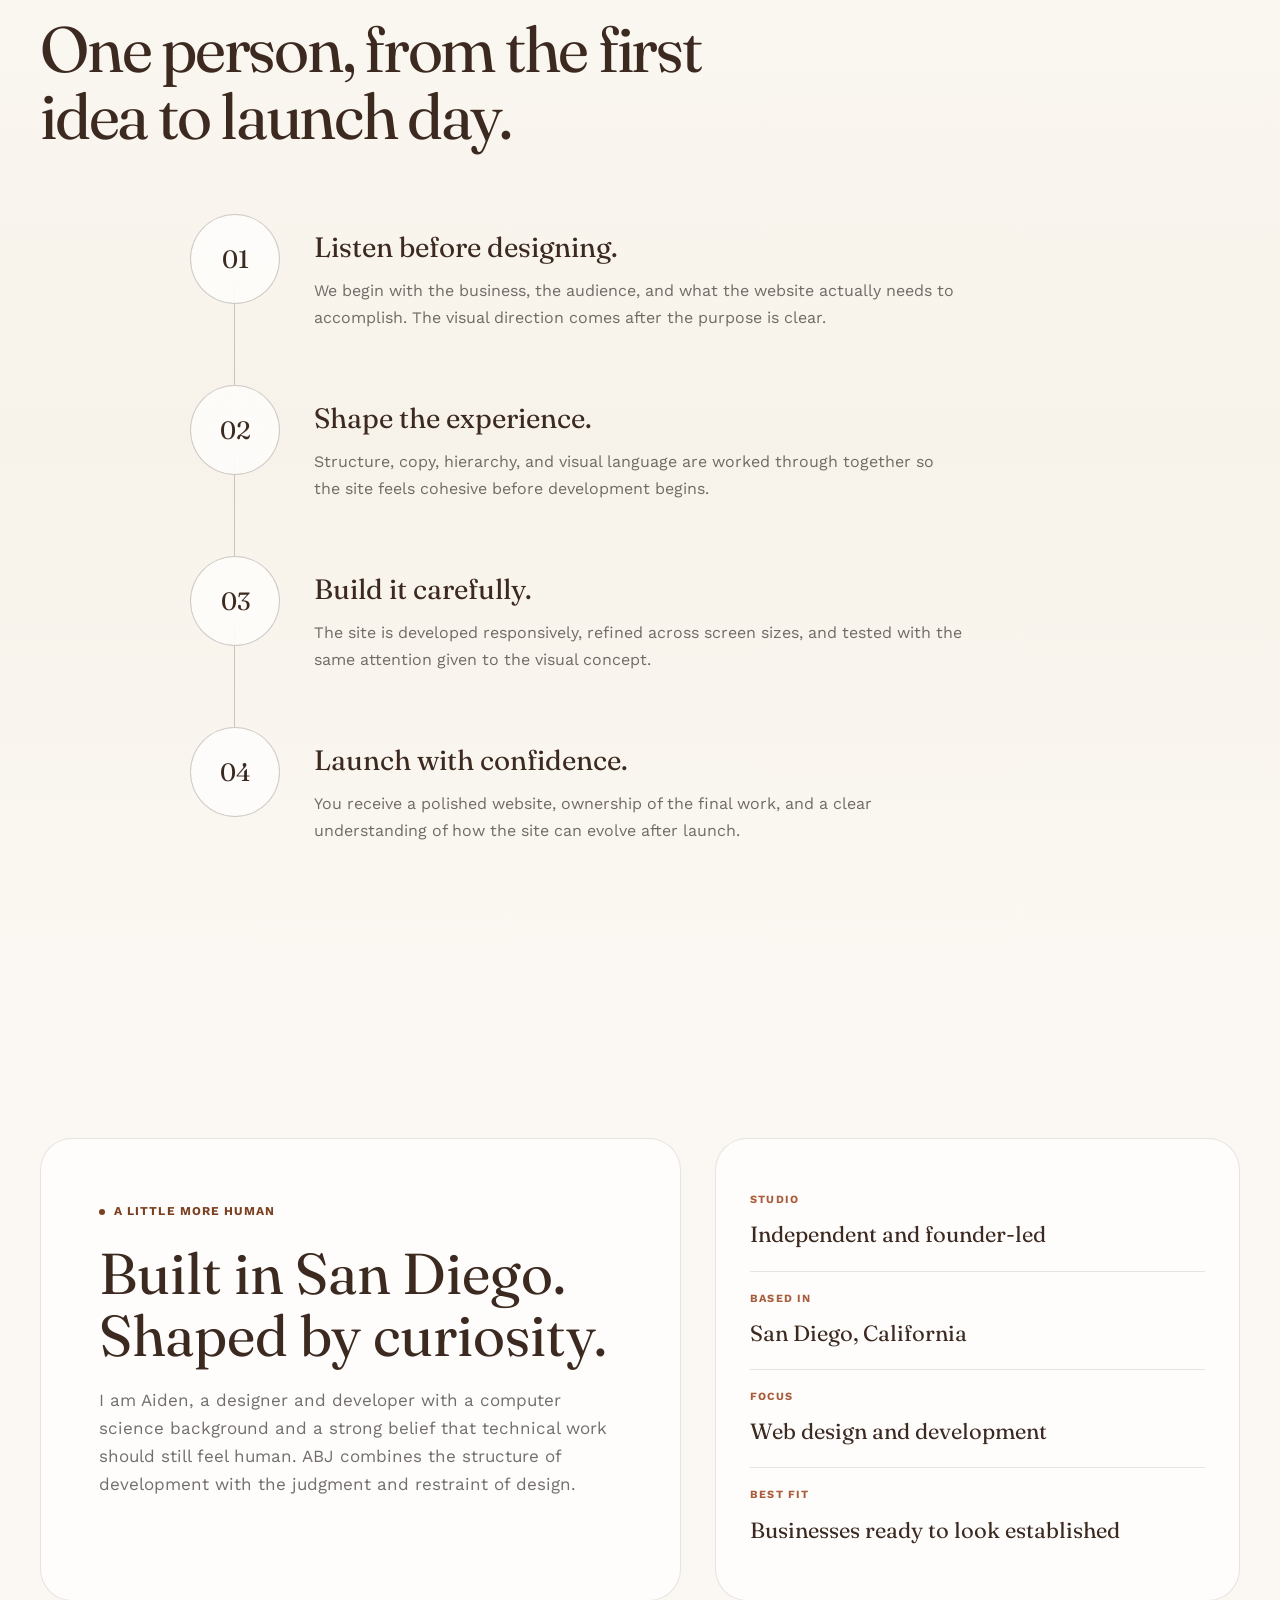
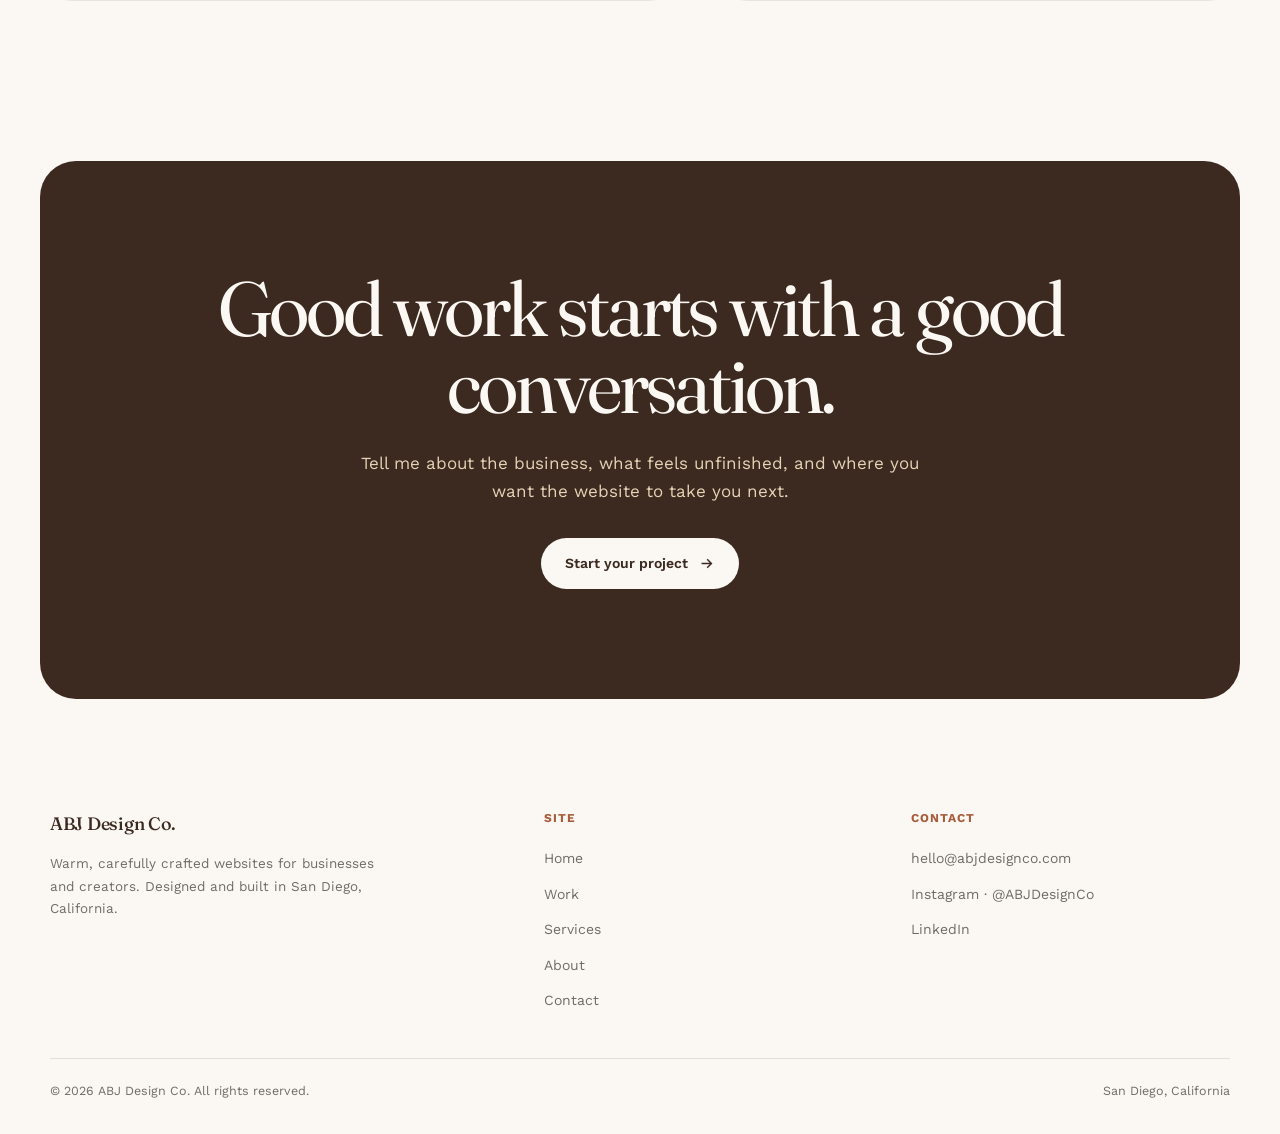
==== commit d7b7f3c9: "Add files via upload" ====
--- a/about.html
+++ b/about.html
@@ -1,393 +1,143 @@
- <!DOCTYPE html>
+<!DOCTYPE html>
 <html lang="en">
 <head>
 <meta charset="UTF-8">
 <meta name="viewport" content="width=device-width, initial-scale=1.0">
+<meta name="description" content="Meet Aiden Jajo, the designer and developer behind ABJ Design Co., a warm, detail-focused web studio in San Diego, California.">
 <title>About — ABJ Design Co.</title>
+<script src="scripts/theme-init.js"></script>
+<link rel="preload" href="images/abj-icon-mark.png" as="image" type="image/png" fetchpriority="high">
 <link rel="preconnect" href="https://fonts.googleapis.com">
-<link href="https://fonts.googleapis.com/css2?family=Fraunces:ital,opsz,wght@0,9..144,300;0,9..144,400;0,9..144,500;0,9..144,600;1,9..144,400;1,9..144,500&family=Work+Sans:wght@300;400;500;600;700&display=swap" rel="stylesheet">
-<style>
-  :root{
-    --espresso:#3C2A21; --deep-espresso:#241812; --warm-sand:#E4D3B4; --soft-tan:#D9C09C;
-    --amber:#C97A3D; --muted-clay:#A85C3B; --cream:#FBF8F3; --charcoal:#2B2320;
-    --paper:#FFFFFF; --line:rgba(60,42,33,0.10);
-    --rust:#9C5530;
-
-    /* semantic UI roles — aliased to the palette above by default (light mode) */
-    --ink:var(--espresso);
-    --ink-invert:var(--cream);
-    --ink-hover:var(--deep-espresso);
-    --text-secondary:var(--charcoal);
-    --surface-card:var(--paper);
-    --border:var(--line);
-    --border-strong:rgba(60,42,33,0.25);
-    --header-wash:rgba(251,248,243,0.6);
-    --banner-subtext:var(--warm-sand);
-    --banner-outline-border:rgba(248,242,231,0.35);
-    --banner-hover-overlay:rgba(255,255,255,0.06);
-    --blend-opacity:0.92;
-    --blend-saturate:225%;
-  }
-  @media (prefers-color-scheme: dark){
-    :root:not([data-theme="light"]){
-      --ink:#F1E4C8;
-      --ink-invert:#15110D;
-      --ink-hover:#E4D3B4;
-      --text-secondary:#D9CBB3;
-      --surface-card:#221A14;
-      --border:rgba(228,211,180,0.14);
-      --border-strong:rgba(228,211,180,0.28);
-      --header-wash:rgba(21,17,13,0.55);
-      --banner-subtext:#2A1D15;
-      --banner-outline-border:rgba(42,29,21,0.4);
-      --banner-hover-overlay:rgba(0,0,0,0.08);
-      --blend-opacity:0.78;
-      --blend-saturate:198%;
-    }
-  }
-  :root[data-theme="dark"]{
-    --ink:#F1E4C8;
-    --ink-invert:#15110D;
-    --ink-hover:#E4D3B4;
-    --text-secondary:#D9CBB3;
-    --surface-card:#221A14;
-    --border:rgba(228,211,180,0.14);
-    --border-strong:rgba(228,211,180,0.28);
-    --header-wash:rgba(21,17,13,0.55);
-    --banner-subtext:#2A1D15;
-    --banner-outline-border:rgba(42,29,21,0.4);
-    --banner-hover-overlay:rgba(0,0,0,0.08);
-    --blend-opacity:0.78;
-    --blend-saturate:198%;
-  }
-  *{margin:0;padding:0;box-sizing:border-box;}
-  body{background:var(--ink-invert);color:var(--text-secondary);font-family:'Work Sans',sans-serif;line-height:1.65;-webkit-font-smoothing:antialiased;transition:background .3s ease, color .3s ease;}
-  main{position:relative;}
-  h1,h2,h3,.logo-word{font-family:'Fraunces',serif;}
-  a{text-decoration:none;color:inherit;}
-  .wrap{max-width:1200px;margin:0 auto;padding:0 40px;}
-  a:focus-visible, button:focus-visible{outline:2px solid var(--amber);outline-offset:3px;}
-  @media (prefers-reduced-motion: reduce){*{animation:none !important;transition:none !important;}}
-
-  header{position:sticky;top:0;z-index:50;background:var(--header-wash);overflow:hidden;transition:background .3s ease;}
-  header::before{
-    content:'';position:absolute;inset:0;z-index:-1;
-    background:linear-gradient(135deg, var(--rust) 0%, var(--warm-sand) 14%, var(--soft-tan) 32%, var(--rust) 55%, var(--muted-clay) 78%, var(--espresso) 100%);
-    background-repeat:no-repeat;
-    background-size:100% 1400px;
-    background-position:center 0px;
-    opacity:var(--blend-opacity);
-    filter:blur(26px) saturate(var(--blend-saturate));
-    animation:blendShiftHeader 20s ease-in-out infinite;
-  }
-  @keyframes blendShiftHeader{
-    0%{background-position:center 0px;}
-    50%{background-position:center 36px;}
-    100%{background-position:center 0px;}
-  }
-  .theme-toggle{
-    position:relative;width:44px;height:26px;border-radius:100px;border:1.5px solid var(--border-strong);
-    background:var(--surface-card);cursor:pointer;flex-shrink:0;padding:0;transition:background .3s ease, border-color .3s ease;
-  }
-  .theme-toggle .knob{
-    position:absolute;top:2px;left:2px;width:19px;height:19px;border-radius:50%;background:var(--ink);
-    display:flex;align-items:center;justify-content:center;transition:transform .3s ease, background .3s ease;
-  }
-  :root[data-theme="dark"] .theme-toggle .knob{transform:translateX(18px);}
-  @media (prefers-color-scheme: dark){
-    :root:not([data-theme="light"]) .theme-toggle .knob{transform:translateX(18px);}
-  }
-  .theme-toggle .knob svg{width:12px;height:12px;color:var(--ink-invert);}
-  .theme-toggle .icon-moon{display:none;}
-  :root[data-theme="dark"] .theme-toggle .icon-sun{display:none;}
-  :root[data-theme="dark"] .theme-toggle .icon-moon{display:block;}
-  @media (prefers-color-scheme: dark){
-    :root:not([data-theme="light"]) .theme-toggle .icon-sun{display:none;}
-    :root:not([data-theme="light"]) .theme-toggle .icon-moon{display:block;}
-  }
-  .mobile-theme-row{display:flex;align-items:center;justify-content:space-between;padding:14px 0;border-bottom:1px solid var(--border);font-size:15.5px;font-weight:500;color:var(--ink);}
-  .header-inner{display:flex;align-items:center;justify-content:space-between;padding:22px 40px;max-width:1200px;margin:0 auto;}
-  .logo{display:flex;align-items:center;gap:11px;}
-  .logo-badge{width:34px;height:34px;border-radius:50%;object-fit:cover;flex-shrink:0;}
-  .logo-word{font-size:17px;font-weight:500;letter-spacing:0.01em;color:var(--ink);}
-  nav{display:flex;align-items:center;gap:40px;}
-  nav ul{list-style:none;display:flex;gap:34px;}
-  nav a{font-size:14.5px;font-weight:500;color:var(--text-secondary);opacity:0.75;transition:opacity .2s ease;}
-  nav a.active{opacity:1;color:var(--amber);}
-  nav a:not(.nav-cta):hover{opacity:1;}
-  .nav-cta{background:var(--ink);color:var(--ink-invert) !important;opacity:1 !important;padding:11px 22px;border-radius:100px;font-size:14px;transition:background .2s ease;}
-  .nav-cta:hover{background:var(--ink-hover);}
-  .mobile-toggle{display:none;background:none;border:none;cursor:pointer;padding:6px;}
-  .mobile-toggle span{display:block;width:22px;height:1.5px;background:var(--ink);margin:5px 0;transition:transform .25s ease, opacity .2s ease;}
-  .mobile-toggle.open span:nth-child(1){transform:translateY(6.5px) rotate(45deg);}
-  .mobile-toggle.open span:nth-child(2){opacity:0;}
-  .mobile-toggle.open span:nth-child(3){transform:translateY(-6.5px) rotate(-45deg);}
-  .mobile-nav{display:none;flex-direction:column;padding:8px 40px 28px;border-top:1px solid var(--border);background:var(--ink-invert);}
-  .mobile-nav.open{display:flex;}
-  .mobile-nav a{padding:14px 0;font-size:15.5px;font-weight:500;color:var(--ink);border-bottom:1px solid var(--border);}
-  .mobile-nav a.active{color:var(--amber);}
-  .mobile-nav a.nav-cta{border-bottom:none;text-align:center;background:var(--ink);color:var(--ink-invert) !important;border-radius:100px;padding:14px;margin-top:16px;}
-
-  .about-hero{padding:110px 40px 80px;display:grid;grid-template-columns:0.85fr 1.15fr;gap:64px;max-width:1200px;margin:0 auto;align-items:center;}
-  .about-hero-visual{aspect-ratio:4/5;border-radius:20px;background:linear-gradient(160deg,var(--espresso),var(--muted-clay) 75%);display:flex;align-items:center;justify-content:center;position:relative;overflow:hidden;}
-  .about-hero-visual .initials{font-family:'Fraunces',serif;font-size:5.5rem;color:rgba(248,242,231,0.9);font-weight:400;}
-  .eyebrow{display:inline-flex;align-items:center;gap:8px;font-size:12.5px;letter-spacing:0.08em;text-transform:uppercase;color:var(--muted-clay);font-weight:600;margin-bottom:26px;}
-  .eyebrow-dot{width:5px;height:5px;border-radius:50%;background:var(--amber);}
-  .about-hero h1{font-size:clamp(2.1rem,4.2vw,2.9rem);font-weight:400;color:var(--ink);margin-bottom:22px;line-height:1.2;letter-spacing:-0.01em;}
-  .about-hero p{font-size:16.5px;opacity:0.7;margin-bottom:16px;max-width:500px;}
-
-  .section-head{max-width:600px;margin:0 auto 54px;text-align:center;}
-  .section-tag{font-size:12.5px;font-weight:600;letter-spacing:0.08em;text-transform:uppercase;color:var(--muted-clay);margin-bottom:16px;display:block;}
-  .section-head h2{font-size:clamp(1.9rem,3.6vw,2.4rem);color:var(--ink);font-weight:400;letter-spacing:-0.01em;}
-
-  .process{padding:80px 40px;max-width:900px;margin:0 auto;}
-  .process-step{display:grid;grid-template-columns:56px 1fr;gap:26px;padding-bottom:40px;position:relative;}
-  .process-step:not(:last-child)::before{content:'';position:absolute;left:27px;top:50px;bottom:-10px;width:1px;background:var(--border);}
-  .step-num{width:56px;height:56px;border-radius:50%;background:var(--surface-card);border:1.5px solid var(--amber);color:var(--ink);display:flex;align-items:center;justify-content:center;font-family:'Fraunces',serif;font-size:19px;flex-shrink:0;}
-  .process-step h3{color:var(--ink);font-size:18.5px;font-weight:500;margin-bottom:8px;}
-  .process-step p{font-size:15px;opacity:0.65;}
-
-  .story{padding:20px 40px 100px;max-width:800px;margin:0 auto;}
-  .story h2{font-size:1.8rem;color:var(--ink);font-weight:400;margin-bottom:26px;letter-spacing:-0.01em;}
-  .story p{font-size:16px;opacity:0.7;margin-bottom:20px;}
-
-  .values{padding:90px 40px;}
-  .values-grid{display:grid;grid-template-columns:repeat(3,1fr);gap:2px;max-width:1200px;margin:0 auto;background:var(--border);border-radius:14px;overflow:hidden;}
-  .value{background:var(--surface-card);padding:40px 34px;}
-  .value-mark{width:30px;height:30px;border-radius:50%;border:1.5px solid var(--amber);margin-bottom:20px;}
-  .value h3{font-size:17px;color:var(--ink);font-weight:500;margin-bottom:10px;}
-  .value p{font-size:14px;opacity:0.65;line-height:1.6;}
-
-  .cta-banner{padding:100px 40px;text-align:center;background:var(--ink);color:var(--ink-invert);border-radius:24px;max-width:1200px;margin:0 auto 40px;transition:background .3s ease, color .3s ease;}
-  .cta-banner h2{font-size:clamp(1.9rem,3.8vw,2.4rem);font-weight:400;margin-bottom:18px;}
-  .cta-banner p{max-width:460px;margin:0 auto 30px;opacity:0.75;color:var(--banner-subtext);font-size:16px;}
-  .btn{display:inline-block;padding:15px 28px;font-size:14.5px;font-weight:600;border-radius:100px;transition:all .2s ease;}
-  .btn-outline{border:1.5px solid var(--banner-outline-border);color:var(--ink-invert);}
-  .btn-outline:hover{border-color:var(--ink-invert);background:var(--banner-hover-overlay);}
-
-  footer{padding:60px 40px 32px;}
-  .footer-grid{max-width:1200px;margin:0 auto;display:grid;grid-template-columns:1.4fr 1fr 1fr;gap:48px;padding-bottom:36px;border-bottom:1px solid var(--border);}
-  .footer-brand p{margin-top:14px;font-size:13.5px;opacity:0.6;max-width:280px;line-height:1.7;}
-  footer h4{font-size:12.5px;text-transform:uppercase;letter-spacing:0.06em;color:var(--muted-clay);margin-bottom:18px;}
-  footer ul{list-style:none;}
-  footer li{margin-bottom:10px;}
-  footer a{font-size:14px;opacity:0.8;}
-  footer a:hover{opacity:1;color:var(--amber);}
-  .footer-bottom{max-width:1200px;margin:0 auto;padding-top:22px;display:flex;justify-content:space-between;font-size:12.5px;opacity:0.5;flex-wrap:wrap;gap:12px;}
-
-  @media (max-width:900px){
-    nav{display:none;} .mobile-toggle{display:block;} .header-inner{padding:18px 24px;} .mobile-nav{padding:8px 24px 24px;}
-    .about-hero{padding:56px 24px 40px;}
-    .section-head{margin-bottom:36px;}
-    .process{padding:40px 24px;}
-    .story{padding:16px 24px 56px;}
-    .values{padding:56px 24px;}
-    .cta-banner{padding:56px 24px;}
-    footer{padding:40px 24px 24px;}
-    .about-hero{grid-template-columns:1fr;}
-    .values-grid{grid-template-columns:1fr;}
-    .footer-grid{grid-template-columns:1fr;gap:32px;}
-    .cta-banner{border-radius:0;margin:0;}
-  }
-</style>
+<link href="https://fonts.googleapis.com/css2?family=Fraunces:ital,opsz,wght@0,9..144,300;0,9..144,400;0,9..144,500;0,9..144,600;1,9..144,400&family=Work+Sans:wght@300;400;500;600;700&display=swap" rel="stylesheet">
+<link rel="stylesheet" href="styles/tokens.css">
+<link rel="stylesheet" href="styles/core.css">
+<link rel="stylesheet" href="styles/pages/about.css">
 </head>
-<body>
-
+<body data-page="about">
 <header>
-  <div class="header-inner">
-    <a href="index.html" class="logo">
-      <img src="images/abj-icon-mark.png" alt="ABJ Design Co. logo" class="logo-badge">
-      <span class="logo-word">ABJ Design Co.</span>
-    </a>
-    <nav>
-      <ul>
-        <li><a href="index.html">Home</a></li>
-        <li><a href="portfolio.html">Portfolio</a></li>
-        <li><a href="services.html">Services</a></li>
-        <li><a href="about.html" class="active">About</a></li>
-        <li><a href="contact.html">Contact</a></li>
-      </ul>
-      <button class="theme-toggle" id="themeToggle" aria-label="Toggle dark mode" type="button">
-        <span class="knob">
+  <div class="nav-shell" id="navShell">
+    <div class="nav-inner">
+      <a class="logo" href="index.html"><img src="images/abj-icon-mark.png" width="128" height="128" decoding="async" fetchpriority="high" alt="ABJ Design Co. logo"><span class="logo-word">ABJ Design Co.</span></a>
+      <nav>
+        <ul><li><a href="index.html">Home</a></li><li><a href="portfolio.html">Work</a></li><li><a href="services.html">Services</a></li><li><a class="active" href="about.html">About</a></li><li><a href="contact.html">Contact</a></li></ul>
+        <button class="theme-toggle" id="themeToggle" aria-label="Toggle dark mode"><span>
           <svg class="icon-sun" viewBox="0 0 24 24" fill="none" stroke="currentColor" stroke-width="2.5"><circle cx="12" cy="12" r="4"/><path d="M12 2v2M12 20v2M4.9 4.9l1.4 1.4M17.7 17.7l1.4 1.4M2 12h2M20 12h2M4.9 19.1l1.4-1.4M17.7 6.3l1.4-1.4"/></svg>
           <svg class="icon-moon" viewBox="0 0 24 24" fill="currentColor"><path d="M20.5 14.5A8.5 8.5 0 019.5 3.5a.5.5 0 00-.6-.6A9.5 9.5 0 1021.1 15.1a.5.5 0 00-.6-.6z"/></svg>
-        </span>
-      </button>
-      <a href="contact.html" class="nav-cta">Start a project</a>
-    </nav>
-    <button class="mobile-toggle" aria-label="Menu" aria-expanded="false" aria-controls="mobile-nav"><span></span><span></span><span></span></button>
-  </div>
-  <div class="mobile-nav" id="mobile-nav">
-    <a href="index.html">Home</a>
-    <a href="portfolio.html">Portfolio</a>
-    <a href="services.html">Services</a>
-    <a href="about.html" class="active">About</a>
-    <a href="contact.html">Contact</a>
-    <div class="mobile-theme-row">
-      <span>Dark mode</span>
-      <button class="theme-toggle" id="themeToggleMobile" aria-label="Toggle dark mode" type="button">
-        <span class="knob">
-          <svg class="icon-sun" viewBox="0 0 24 24" fill="none" stroke="currentColor" stroke-width="2.5"><circle cx="12" cy="12" r="4"/><path d="M12 2v2M12 20v2M4.9 4.9l1.4 1.4M17.7 17.7l1.4 1.4M2 12h2M20 12h2M4.9 19.1l1.4-1.4M17.7 6.3l1.4-1.4"/></svg>
-          <svg class="icon-moon" viewBox="0 0 24 24" fill="currentColor"><path d="M20.5 14.5A8.5 8.5 0 019.5 3.5a.5.5 0 00-.6-.6A9.5 9.5 0 1021.1 15.1a.5.5 0 00-.6-.6z"/></svg>
-        </span>
-      </button>
+        </span></button>
+        <a class="nav-cta" href="contact.html">Start a project</a>
+      </nav>
+      <button class="mobile-toggle" aria-label="Open menu" aria-expanded="false"><span></span><span></span><span></span></button>
     </div>
-    <a href="contact.html" class="nav-cta">Start a project</a>
+    <div class="mobile-nav" id="mobileNav">
+      <a href="index.html">Home</a><a href="portfolio.html">Work</a><a href="services.html">Services</a><a class="active" href="about.html">About</a><a href="contact.html">Contact</a>
+      <div class="mobile-theme"><span>Dark mode</span><button class="theme-toggle" id="themeToggleMobile" aria-label="Toggle dark mode"><span>
+        <svg class="icon-sun" viewBox="0 0 24 24" fill="none" stroke="currentColor" stroke-width="2.5"><circle cx="12" cy="12" r="4"/><path d="M12 2v2M12 20v2M4.9 4.9l1.4 1.4M17.7 17.7l1.4 1.4M2 12h2M20 12h2M4.9 19.1l1.4-1.4M17.7 6.3l1.4-1.4"/></svg>
+        <svg class="icon-moon" viewBox="0 0 24 24" fill="currentColor"><path d="M20.5 14.5A8.5 8.5 0 019.5 3.5a.5.5 0 00-.6-.6A9.5 9.5 0 1021.1 15.1a.5.5 0 00-.6-.6z"/></svg>
+      </span></button></div>
+      <a class="nav-cta" href="contact.html">Start a project</a>
+    </div>
   </div>
 </header>
 
 <main>
-
-<section class="about-hero">
-  <div class="about-hero-visual"><span class="initials">AJ</span></div>
-  <div>
-    <span class="eyebrow"><span class="eyebrow-dot"></span>About</span>
-    <h1>I build websites the way I'd want to hire someone to build mine.</h1>
-    <p>I'm Aiden — the person behind ABJ Design Co. I started this studio because too many good businesses get stuck choosing between an agency price tag and a site that looks like everyone else's template.</p>
+<section class="hero">
+  <div class="hero-gradient" aria-hidden="true"></div>
+  <div class="hero-grid">
+    <div class="hero-copy reveal">
+      <span class="eyebrow">About the studio</span>
+      <h1>Small by design. <em>Personal by nature.</em></h1>
+      <p>ABJ Design Co. is an independent San Diego studio creating thoughtful websites for businesses that care about how they show up online.</p>
+      <div class="hero-actions">
+        <a class="btn btn-primary" href="portfolio.html">See the work <svg viewBox="0 0 24 24" fill="none" stroke="currentColor" stroke-width="2"><path d="M5 12h14M13 6l6 6-6 6"/></svg></a>
+        <a class="btn btn-secondary" href="contact.html">Start a conversation</a>
+      </div>
+    </div>
+    <div class="portrait-stage reveal">
+      <div class="portrait-card" aria-label="Aiden Jajo monogram portrait placeholder"></div>
+      <div class="portrait-note"><strong>Aiden Jajo</strong>Designer, developer, and the person answering your emails.</div>
+    </div>
   </div>
 </section>
 
-<section class="process">
-  <div class="section-head">
-    <span class="section-tag">Process</span>
-    <h2>From first message to launch</h2>
-  </div>
-  <div class="process-step">
-    <div class="step-num">1</div>
-    <div><h3>Discovery call</h3><p>A short conversation about your business, your goals for the site, and your budget and timeline.</p></div>
-  </div>
-  <div class="process-step">
-    <div class="step-num">2</div>
-    <div><h3>Proposal & agreement</h3><p>You'll get a clear proposal with pricing and scope, plus a simple contract to sign before we begin.</p></div>
-  </div>
-  <div class="process-step">
-    <div class="step-num">3</div>
-    <div><h3>Design</h3><p>I design your pages and walk you through them before any code is written, so changes are easy and cheap.</p></div>
-  </div>
-  <div class="process-step">
-    <div class="step-num">4</div>
-    <div><h3>Build & review</h3><p>Your site is built and you get rounds of feedback built into your package to get it right.</p></div>
-  </div>
-  <div class="process-step">
-    <div class="step-num">5</div>
-    <div><h3>Launch</h3><p>Your site goes live on your domain, with a walkthrough of how to make basic updates yourself.</p></div>
+<section class="intro">
+  <div class="wrap intro-grid">
+    <div class="reveal"><span class="section-kicker">The reason behind it</span><h2>I built the kind of studio I would want to hire.</h2></div>
+    <div class="intro-copy reveal">
+      <p class="lead">Clear communication, thoughtful design, careful code, and no maze of account managers between you and the person doing the work.</p>
+      <p>ABJ Design Co. exists for businesses that have outgrown the generic template, but do not need the overhead or distance of a large agency.</p>
+      <p>Every project is handled directly from the first conversation through launch. That makes the process more responsive, the decisions more intentional, and the finished site more personal to the business it represents.</p>
+    </div>
   </div>
 </section>
 
-<section class="story">
-  <h2>Why ABJ Design Co. exists</h2>
-  <p>ABJ Design Co. is built to be the option in between — real design work and hand-built code, without the markup that comes from a big agency's overhead. It's a small studio, which means you're talking directly to the person actually designing and building your site, from the first conversation through launch.</p>
-  <p>The name comes from my initials — Aiden Basil Jajo. That means no account managers or handoffs between departments — just one person who knows your project from start to finish.</p>
+<section class="signature">
+  <div class="wrap">
+    <div class="signature-card reveal">
+      <div class="signature-copy">
+        <span class="section-kicker" style="color:#E4D3B4">The ABJ approach</span>
+        <h2>Precision without the coldness.</h2>
+        <p>The work is clean and disciplined, but never sterile. The goal is a website that feels refined, useful, and unmistakably yours.</p>
+      </div>
+      <div class="line-art" aria-hidden="true"><div class="orbit"></div><div class="orbit"></div><div class="orbit"></div><div class="core"></div><div class="orbit-dot"></div></div>
+    </div>
+  </div>
 </section>
 
 <section class="values">
   <div class="wrap">
-    <div class="section-head">
-      <span class="section-tag">How I work</span>
-      <h2>What guides every project</h2>
-    </div>
-  </div>
-  <div class="values-grid">
-    <div class="value">
-      <div class="value-mark"></div>
-      <h3>Built for the business, not the trend</h3>
-      <p>Design choices are made to fit what your business needs to communicate — not whatever look is popular this year.</p>
-    </div>
-    <div class="value">
-      <div class="value-mark"></div>
-      <h3>Clear pricing, no scope creep</h3>
-      <p>You'll know the price and what's included before any work starts, and what it costs to add more later.</p>
-    </div>
-    <div class="value">
-      <div class="value-mark"></div>
-      <h3>You own everything</h3>
-      <p>Your site, your domain, your content. Nothing is locked behind a platform you can't leave.</p>
+    <div class="section-head reveal"><span class="section-kicker">What guides the work</span><h2>A few principles behind every decision.</h2></div>
+    <div class="values-grid">
+      <article class="value-card reveal"><span class="value-num">01 · Purpose</span><h3>Built for the business, not the trend.</h3><p>Design choices should make the business clearer, more credible, and easier to choose. Looking current matters. Chasing every trend does not.</p></article>
+      <article class="value-card reveal"><span class="value-num">02 · Clarity</span><h3>Direct process. Clear expectations.</h3><p>You know what is being built, what it costs, and what happens next. No vague scope, unnecessary layers, or disappearing acts.</p></article>
+      <article class="value-card reveal"><span class="value-num">03 · Ownership</span><h3>Your website should remain yours.</h3><p>Your domain, content, and finished site belong to you. The project should create independence, not lock you into a system you cannot leave.</p></article>
     </div>
   </div>
 </section>
 
+<section class="timeline">
+  <div class="wrap">
+    <div class="section-head reveal"><span class="section-kicker">The experience</span><h2>One person, from the first idea to launch day.</h2></div>
+    <div class="timeline-list">
+      <div class="timeline-item reveal"><div class="timeline-mark">01</div><div class="timeline-copy"><h3>Listen before designing.</h3><p>We begin with the business, the audience, and what the website actually needs to accomplish. The visual direction comes after the purpose is clear.</p></div></div>
+      <div class="timeline-item reveal"><div class="timeline-mark">02</div><div class="timeline-copy"><h3>Shape the experience.</h3><p>Structure, copy, hierarchy, and visual language are worked through together so the site feels cohesive before development begins.</p></div></div>
+      <div class="timeline-item reveal"><div class="timeline-mark">03</div><div class="timeline-copy"><h3>Build it carefully.</h3><p>The site is developed responsively, refined across screen sizes, and tested with the same attention given to the visual concept.</p></div></div>
+      <div class="timeline-item reveal"><div class="timeline-mark">04</div><div class="timeline-copy"><h3>Launch with confidence.</h3><p>You receive a polished website, ownership of the final work, and a clear understanding of how the site can evolve after launch.</p></div></div>
+    </div>
+  </div>
+</section>
+
+<section class="personal">
+  <div class="wrap personal-grid">
+    <div class="personal-main reveal">
+      <span class="section-kicker">A little more human</span>
+      <h2>Built in San Diego. Shaped by curiosity.</h2>
+      <p>I am Aiden, a designer and developer with a computer science background and a strong belief that technical work should still feel human. ABJ combines the structure of development with the judgment and restraint of design.</p>
+    </div>
+    <aside class="personal-side reveal">
+      <div class="detail"><span>Studio</span><strong>Independent and founder-led</strong></div>
+      <div class="detail"><span>Based in</span><strong>San Diego, California</strong></div>
+      <div class="detail"><span>Focus</span><strong>Web design and development</strong></div>
+      <div class="detail"><span>Best fit</span><strong>Businesses ready to look established</strong></div>
+    </aside>
+  </div>
+</section>
+
+<section class="cta">
+  <h2>Good work starts with a good conversation.</h2>
+  <p>Tell me about the business, what feels unfinished, and where you want the website to take you next.</p>
+  <a class="btn" href="contact.html">Start your project <svg viewBox="0 0 24 24" fill="none" stroke="currentColor" stroke-width="2"><path d="M5 12h14M13 6l6 6-6 6"/></svg></a>
+</section>
 </main>
-
-<div class="wrap">
-  <section class="cta-banner">
-    <h2>Let's talk about your project</h2>
-    <p>No pressure, no sales pitch — just a conversation about what your business needs.</p>
-    <a href="contact.html" class="btn btn-outline">Get in touch</a>
-  </section>
-</div>
 
 <footer>
   <div class="footer-grid">
-    <div class="footer-brand">
-      <span class="logo-word">ABJ Design Co.</span>
-      <p>Websites for businesses and creators of any kind — designed and built in San Diego, CA.</p>
-    </div>
-    <div>
-      <h4>Site</h4>
-      <ul>
-        <li><a href="index.html">Home</a></li>
-        <li><a href="portfolio.html">Portfolio</a></li>
-        <li><a href="services.html">Services</a></li>
-        <li><a href="about.html">About</a></li>
-        <li><a href="contact.html">Contact</a></li>
-      </ul>
-    </div>
-    <div>
-      <h4>Contact</h4>
-      <ul>
-        <li><a href="mailto:hello@abjdesignco.com">hello@abjdesignco.com</a></li>
-        <li><a href="#">Instagram — @ABJDesignCo</a></li>
-        <li><a href="#">LinkedIn</a></li>
-      </ul>
-    </div>
+    <div class="footer-brand"><span class="logo-word">ABJ Design Co.</span><p>Warm, carefully crafted websites for businesses and creators. Designed and built in San Diego, California.</p></div>
+    <div><h4>Site</h4><ul><li><a href="index.html">Home</a></li><li><a href="portfolio.html">Work</a></li><li><a href="services.html">Services</a></li><li><a href="about.html">About</a></li><li><a href="contact.html">Contact</a></li></ul></div>
+    <div><h4>Contact</h4><ul><li><a href="mailto:hello@abjdesignco.com">hello@abjdesignco.com</a></li><li><a href="#">Instagram · @ABJDesignCo</a></li><li><a href="#">LinkedIn</a></li></ul></div>
   </div>
-  <div class="footer-bottom">
-    <span>© 2026 ABJ Design Co. All rights reserved.</span>
-    <span>San Diego, California</span>
-  </div>
+  <div class="footer-bottom"><span>© 2026 ABJ Design Co. All rights reserved.</span><span>San Diego, California</span></div>
 </footer>
 
-<script>
-  var toggleBtn = document.querySelector('.mobile-toggle');
-  var mobileNav = document.getElementById('mobile-nav');
-  toggleBtn.addEventListener('click', function(){
-    var isOpen = mobileNav.classList.toggle('open');
-    toggleBtn.classList.toggle('open', isOpen);
-    toggleBtn.setAttribute('aria-expanded', isOpen ? 'true' : 'false');
-  });
-
-  (function(){
-    var root = document.documentElement;
-    var STORAGE_KEY = 'abj-theme';
-    var systemDark = window.matchMedia('(prefers-color-scheme: dark)');
-
-    function currentTheme(){
-      var saved = localStorage.getItem(STORAGE_KEY);
-      if (saved === 'dark' || saved === 'light') return saved;
-      return systemDark.matches ? 'dark' : 'light';
-    }
-
-    function applyTheme(theme){
-      root.setAttribute('data-theme', theme);
-    }
-
-    applyTheme(currentTheme());
-
-    systemDark.addEventListener('change', function(){
-      if (!localStorage.getItem(STORAGE_KEY)) applyTheme(currentTheme());
-    });
-
-    function toggleTheme(){
-      var next = currentTheme() === 'dark' ? 'light' : 'dark';
-      localStorage.setItem(STORAGE_KEY, next);
-      applyTheme(next);
-    }
-
-    var desktopToggle = document.getElementById('themeToggle');
-    var mobileThemeToggle = document.getElementById('themeToggleMobile');
-    if (desktopToggle) desktopToggle.addEventListener('click', toggleTheme);
-    if (mobileThemeToggle) mobileThemeToggle.addEventListener('click', toggleTheme);
-  })();
-</script>
+<script src="scripts/app.js" defer></script>
 </body>
-</html>
+</html>
--- a/styles/tokens.css
+++ b/styles/tokens.css
@@ -0,0 +1,23 @@
+/* ABJ Design Co. — Design Tokens */
+:root{
+  --espresso:#3C2A21;
+  --deep-espresso:#241812;
+  --warm-sand:#E4D3B4;
+  --soft-tan:#D9C09C;
+  --amber:#C97A3D;
+  --muted-clay:#A85C3B;
+  --rust:#9C5530;
+  --cream:#FBF8F3;
+  --charcoal:#2B2320;
+  --paper:#FFFFFF;
+
+  --abj-content:1180px;
+  --abj-radius-sm:14px;
+  --abj-radius-md:24px;
+  --abj-radius-lg:36px;
+
+  --abj-motion-fast:220ms;
+  --abj-motion-base:420ms;
+  --abj-motion-reveal:720ms;
+  --abj-ease:cubic-bezier(.2,.8,.2,1);
+}
--- a/styles/core.css
+++ b/styles/core.css
@@ -0,0 +1,126 @@
+/* ABJ Design Co. — Shared Core */
+::selection{
+  background:rgba(201,122,61,.24);
+  color:var(--ink);
+}
+
+html{scroll-padding-top:104px;color-scheme:light dark}
+body{overflow-x:hidden}
+img{max-width:100%;height:auto}
+
+a,button,input,select,textarea{
+  -webkit-tap-highlight-color:transparent;
+}
+
+a:focus-visible,
+button:focus-visible,
+input:focus-visible,
+select:focus-visible,
+textarea:focus-visible{
+  outline:2px solid var(--amber);
+  outline-offset:4px;
+}
+
+.wrap{
+  width:min(var(--abj-content),calc(100% - 80px));
+}
+
+.nav-shell{
+  width:min(1160px,calc(100vw - 40px));
+  will-change:max-width,border-radius,box-shadow;
+}
+
+.nav-inner{gap:24px}
+.logo-word{letter-spacing:-.015em}
+
+nav a:not(.nav-cta){position:relative}
+
+nav a:not(.nav-cta)::after{
+  content:"";
+  position:absolute;
+  left:0;
+  right:0;
+  bottom:-7px;
+  height:1px;
+  background:currentColor;
+  transform:scaleX(0);
+  transform-origin:right;
+  transition:transform var(--abj-motion-fast) var(--abj-ease);
+}
+
+nav a:not(.nav-cta):hover::after,
+nav a.active:not(.nav-cta)::after{
+  transform:scaleX(1);
+  transform-origin:left;
+}
+
+.btn,
+.nav-cta,
+.submit-btn{
+  isolation:isolate;
+  overflow:hidden;
+}
+
+.btn svg,
+.submit-btn svg{
+  transition:transform var(--abj-motion-fast) var(--abj-ease);
+}
+
+.btn:hover svg,
+.submit-btn:hover svg{
+  transform:translateX(3px);
+}
+
+.hero-copy p{line-height:1.65}
+.section-kicker,.eyebrow{white-space:nowrap}
+
+.reveal{
+  transition-duration:var(--abj-motion-reveal);
+  transition-timing-function:var(--abj-ease);
+}
+
+footer{margin-top:0}
+
+.footer-grid,
+.footer-bottom{
+  width:min(var(--abj-content),100%);
+  max-width:none;
+}
+
+.footer-grid a{
+  transition:color var(--abj-motion-fast) ease;
+}
+
+@media (hover:hover){
+  .value-card,
+  .next-card,
+  .project-card,
+  .price-card,
+  .package-card{
+    will-change:transform;
+  }
+}
+
+@media(max-width:900px){
+  .wrap{width:min(100% - 48px,var(--abj-content))}
+  header{top:10px;padding:0 12px}
+  .nav-shell{width:100%}
+  .mobile-nav a{
+    min-height:48px;
+    display:flex;
+    align-items:center;
+  }
+}
+
+@media(max-width:560px){
+  .wrap{width:min(100% - 32px,var(--abj-content))}
+  footer{padding-left:16px;padding-right:16px}
+}
+
+
+/* Performance safeguards */
+.hero-gradient,.hero-orb,.orb,.device-card{backface-visibility:hidden}
+@media(prefers-reduced-data:reduce){
+  .hero-gradient,.hero-orb,.orb{animation:none!important}
+  .hero-orb,.orb{display:none!important}
+}
--- a/styles/pages/about.css
+++ b/styles/pages/about.css
@@ -0,0 +1,38 @@
+/* ABJ Design Co. — About Page */
+:root{
+  --espresso:#3C2A21;--deep-espresso:#241812;--warm-sand:#E4D3B4;--soft-tan:#D9C09C;
+  --amber:#C97A3D;--muted-clay:#A85C3B;--rust:#9C5530;--cream:#FBF8F3;--charcoal:#2B2320;
+  --paper:#FFFFFF;--ink:var(--espresso);--ink-invert:var(--cream);--text:var(--charcoal);
+  --surface:rgba(255,255,255,.7);--surface-solid:#fff;--border:rgba(60,42,33,.12);
+  --border-strong:rgba(60,42,33,.24);--muted:rgba(43,35,32,.66);--header:rgba(251,248,243,.68);
+  --shadow:0 28px 80px rgba(60,42,33,.12);--shadow-soft:0 18px 52px rgba(60,42,33,.08);
+  --hero-scrim:rgba(251,248,243,.34);--hero-accent:#7A4020;
+}
+@media(prefers-color-scheme:dark){:root:not([data-theme="light"]){
+  --ink:#F1E4C8;--ink-invert:#15110D;--text:#D9CBB3;--surface:rgba(34,26,20,.72);--surface-solid:#221A14;
+  --border:rgba(228,211,180,.14);--border-strong:rgba(228,211,180,.28);--muted:rgba(217,203,179,.68);
+  --header:rgba(21,17,13,.62);--shadow:0 30px 90px rgba(0,0,0,.36);--shadow-soft:0 20px 55px rgba(0,0,0,.28);
+  --hero-scrim:rgba(21,17,13,.42);--hero-accent:#E3A574;
+}}
+:root[data-theme="dark"]{
+  --ink:#F1E4C8;--ink-invert:#15110D;--text:#D9CBB3;--surface:rgba(34,26,20,.72);--surface-solid:#221A14;
+  --border:rgba(228,211,180,.14);--border-strong:rgba(228,211,180,.28);--muted:rgba(217,203,179,.68);
+  --header:rgba(21,17,13,.62);--shadow:0 30px 90px rgba(0,0,0,.36);--shadow-soft:0 20px 55px rgba(0,0,0,.28);
+  --hero-scrim:rgba(21,17,13,.42);--hero-accent:#E3A574;
+}
+*{box-sizing:border-box;margin:0;padding:0}html{scroll-behavior:smooth}body{font-family:'Work Sans',sans-serif;background:var(--ink-invert);color:var(--text);line-height:1.65;-webkit-font-smoothing:antialiased;transition:background .3s,color .3s}h1,h2,h3,.logo-word{font-family:'Fraunces',serif}a{text-decoration:none;color:inherit}button{font:inherit}.wrap{width:min(1200px,calc(100% - 80px));margin:auto}.eyebrow,.section-kicker{display:inline-flex;align-items:center;gap:9px;text-transform:uppercase;letter-spacing:.09em;font-weight:700;font-size:12px;color:var(--hero-accent)}.eyebrow::before,.section-kicker::before{content:"";width:6px;height:6px;border-radius:50%;background:currentColor}.btn{display:inline-flex;align-items:center;justify-content:center;gap:10px;padding:14px 24px;border-radius:999px;font-size:14px;font-weight:600;transition:transform .22s ease,background .22s,border-color .22s}.btn:hover{transform:translateY(-2px)}.btn svg{width:17px}.btn-primary{background:var(--ink);color:var(--ink-invert)}.btn-secondary{border:1px solid var(--border-strong);color:var(--ink);background:rgba(255,255,255,.08)}
+header{position:fixed;top:14px;left:0;right:0;z-index:100;padding:0 20px;pointer-events:none}.nav-shell{max-width:1160px;margin:auto;border:1px solid var(--border);border-radius:22px;background:var(--header);backdrop-filter:blur(24px) saturate(150%);-webkit-backdrop-filter:blur(24px) saturate(150%);box-shadow:0 12px 38px rgba(60,42,33,.08);pointer-events:auto;transition:all .35s}.nav-shell.scrolled{max-width:1030px;border-radius:999px;box-shadow:0 15px 48px rgba(60,42,33,.14)}.nav-inner{height:70px;padding:0 18px 0 22px;display:flex;align-items:center;justify-content:space-between;transition:height .35s}.nav-shell.scrolled .nav-inner{height:60px}.logo{display:flex;align-items:center;gap:12px}.logo img{width:40px;height:40px;border-radius:50%;object-fit:cover;transition:.35s}.nav-shell.scrolled .logo img{width:34px;height:34px}.logo-word{font-size:18px;font-weight:500;color:var(--ink)}nav{display:flex;align-items:center;gap:24px}nav ul{display:flex;gap:26px;list-style:none}nav a{font-size:14px;font-weight:500;color:var(--text);opacity:.7;transition:.2s}nav a:hover,nav a.active{opacity:1;color:var(--ink)}nav a.active{color:var(--amber)}.nav-cta{background:var(--ink);color:var(--ink-invert)!important;opacity:1!important;padding:10px 18px;border-radius:999px}.theme-toggle{width:43px;height:25px;border-radius:999px;border:1px solid var(--border-strong);background:var(--surface-solid);position:relative;cursor:pointer}.theme-toggle span{position:absolute;width:19px;height:19px;left:2px;top:2px;border-radius:50%;background:var(--ink);display:grid;place-items:center;transition:transform .3s}.theme-toggle svg{width:11px;height:11px;color:var(--ink-invert)}.icon-moon{display:none}:root[data-theme="dark"] .theme-toggle span{transform:translateX(18px)}:root[data-theme="dark"] .icon-sun{display:none}:root[data-theme="dark"] .icon-moon{display:block}@media(prefers-color-scheme:dark){:root:not([data-theme="light"]) .theme-toggle span{transform:translateX(18px)}:root:not([data-theme="light"]) .icon-sun{display:none}:root:not([data-theme="light"]) .icon-moon{display:block}}.mobile-toggle{display:none;background:none;border:0;padding:8px;cursor:pointer}.mobile-toggle span{display:block;width:22px;height:1.5px;background:var(--ink);margin:5px 0;transition:.25s}.mobile-toggle.open span:nth-child(1){transform:translateY(6.5px) rotate(45deg)}.mobile-toggle.open span:nth-child(2){opacity:0}.mobile-toggle.open span:nth-child(3){transform:translateY(-6.5px) rotate(-45deg)}.mobile-nav{display:none;border-top:1px solid var(--border);padding:10px 20px 20px}.mobile-nav.open{display:flex;flex-direction:column}.mobile-nav a{padding:12px 0;border-bottom:1px solid var(--border);font-weight:500;color:var(--ink)}.mobile-nav .nav-cta{text-align:center;margin-top:14px;border:0}.mobile-theme{display:flex;align-items:center;justify-content:space-between;padding:12px 0;color:var(--ink)}
+.hero{min-height:100vh;padding:185px 40px 100px;display:grid;place-items:center;position:relative;overflow:hidden;isolation:isolate}.hero-gradient{position:absolute;inset:-25%;z-index:-3;background:radial-gradient(circle at 22% 30%,rgba(228,211,180,.95),transparent 29%),radial-gradient(circle at 75% 22%,rgba(156,85,48,.74),transparent 30%),radial-gradient(circle at 72% 78%,rgba(201,122,61,.48),transparent 32%),radial-gradient(circle at 28% 76%,rgba(217,192,156,.9),transparent 35%),linear-gradient(135deg,var(--cream),var(--soft-tan));filter:blur(46px) saturate(132%);animation:livingGradient 20s ease-in-out infinite alternate;transform:scale(1.1)}.hero::after{content:"";position:absolute;inset:0;z-index:-2;background:linear-gradient(to bottom,var(--hero-scrim),var(--ink-invert) 96%)}@keyframes livingGradient{0%{transform:scale(1.08) translate3d(-2%,-1%,0) rotate(-2deg)}50%{transform:scale(1.16) translate3d(2%,2%,0) rotate(2deg)}100%{transform:scale(1.11) translate3d(1%,-2%,0) rotate(-1deg)}}.hero-grid{width:min(1180px,100%);display:grid;grid-template-columns:1.06fr .94fr;align-items:center;gap:70px}.hero-copy h1{font-size:clamp(3.3rem,6.9vw,6.5rem);line-height:.98;letter-spacing:-.045em;font-weight:400;color:var(--ink);margin:28px 0}.hero-copy h1 em{font-weight:400;color:var(--hero-accent)}.hero-copy p{font-size:clamp(17px,1.8vw,20px);max-width:610px;color:var(--muted)}.hero-actions{display:flex;gap:12px;flex-wrap:wrap;margin-top:34px}.portrait-stage{position:relative;min-height:560px;display:grid;place-items:center}.portrait-card{width:min(420px,100%);aspect-ratio:4/5;border-radius:38px;position:relative;overflow:hidden;background:linear-gradient(145deg,var(--espresso),var(--rust) 48%,var(--warm-sand));box-shadow:var(--shadow);transform:rotate(2deg);transition:transform .55s cubic-bezier(.2,.8,.2,1)}.portrait-stage:hover .portrait-card{transform:rotate(0) translateY(-6px)}.portrait-card::before{content:"AJ";position:absolute;inset:0;display:grid;place-items:center;font-family:'Fraunces';font-size:clamp(6rem,12vw,10rem);color:rgba(251,248,243,.9);letter-spacing:-.07em}.portrait-card::after{content:"";position:absolute;width:270px;height:270px;border-radius:50%;background:rgba(255,255,255,.18);filter:blur(52px);right:-70px;top:-40px}.portrait-note{position:absolute;left:-28px;bottom:52px;max-width:230px;padding:18px 20px;border:1px solid rgba(255,255,255,.28);border-radius:20px;background:rgba(251,248,243,.66);backdrop-filter:blur(20px);box-shadow:var(--shadow-soft);color:#3C2A21;font-size:13px}.portrait-note strong{display:block;font-family:'Fraunces';font-size:18px;margin-bottom:3px}
+.intro{padding:120px 0}.intro-grid{display:grid;grid-template-columns:.8fr 1.2fr;gap:90px;align-items:start}.intro h2{font-size:clamp(2.6rem,5vw,4.7rem);line-height:1.03;letter-spacing:-.035em;font-weight:400;color:var(--ink)}.intro-copy p{font-size:18px;color:var(--muted);margin-bottom:22px}.intro-copy .lead{font-size:24px;line-height:1.45;color:var(--ink);font-family:'Fraunces'}
+.signature{padding:40px 0 130px}.signature-card{min-height:580px;border-radius:36px;overflow:hidden;position:relative;background:linear-gradient(145deg,#21150f,#4a2818 55%,#b36a37);box-shadow:var(--shadow);display:grid;grid-template-columns:1fr 1fr;align-items:center;padding:80px;color:#FBF8F3;isolation:isolate}.signature-card::before{content:"";position:absolute;inset:-10%;background:radial-gradient(circle at 76% 28%,rgba(228,211,180,.33),transparent 25%),radial-gradient(circle at 25% 80%,rgba(201,122,61,.28),transparent 27%);filter:blur(25px);animation:signatureMove 18s ease-in-out infinite alternate;z-index:-1}@keyframes signatureMove{to{transform:translate3d(4%,-3%,0) scale(1.08)}}.signature-copy h2{font-size:clamp(2.7rem,5vw,4.8rem);line-height:1.04;letter-spacing:-.035em;font-weight:400;margin:20px 0}.signature-copy p{max-width:520px;color:rgba(251,248,243,.72);font-size:17px}.line-art{position:relative;height:380px}.orbit{position:absolute;border:1px solid rgba(251,248,243,.2);border-radius:50%;inset:10%}.orbit:nth-child(2){inset:22%}.orbit:nth-child(3){inset:34%}.core{position:absolute;inset:42%;border-radius:50%;background:#F1E4C8;box-shadow:0 0 80px rgba(241,228,200,.5)}.orbit-dot{position:absolute;width:14px;height:14px;border-radius:50%;background:#F1E4C8;top:7%;left:49%;box-shadow:0 0 25px rgba(241,228,200,.55);animation:floatDot 5s ease-in-out infinite alternate}@keyframes floatDot{to{transform:translateY(18px)}}
+.values{padding:120px 0}.section-head{max-width:760px;margin-bottom:55px}.section-head h2{font-size:clamp(2.7rem,5vw,4.8rem);line-height:1.04;letter-spacing:-.035em;font-weight:400;color:var(--ink);margin-top:18px}.values-grid{display:grid;grid-template-columns:repeat(3,1fr);gap:18px}.value-card{background:var(--surface);border:1px solid var(--border);border-radius:26px;padding:36px;min-height:310px;backdrop-filter:blur(18px);transition:transform .35s,box-shadow .35s}.value-card:hover{transform:translateY(-7px);box-shadow:var(--shadow-soft)}.value-num{font-size:12px;letter-spacing:.1em;text-transform:uppercase;color:var(--muted-clay);font-weight:700}.value-card h3{font-size:26px;line-height:1.15;font-weight:400;color:var(--ink);margin:70px 0 15px}.value-card p{color:var(--muted)}
+.timeline{padding:110px 0;background:linear-gradient(to bottom,transparent,rgba(228,211,180,.15),transparent)}.timeline-list{max-width:900px;margin:65px auto 0}.timeline-item{display:grid;grid-template-columns:90px 1fr;gap:34px;padding-bottom:54px;position:relative}.timeline-item:not(:last-child)::before{content:"";position:absolute;left:44px;top:50px;bottom:0;width:1px;background:var(--border-strong);transform-origin:top;transform:scaleY(0);transition:transform .8s ease}.timeline-item.visible::before{transform:scaleY(1)}.timeline-mark{width:90px;height:90px;border:1px solid var(--border-strong);border-radius:50%;display:grid;place-items:center;background:var(--surface);font-family:'Fraunces';font-size:25px;color:var(--ink);backdrop-filter:blur(18px)}.timeline-copy{padding-top:10px}.timeline-copy h3{font-size:28px;color:var(--ink);font-weight:400;margin-bottom:8px}.timeline-copy p{color:var(--muted);max-width:650px}
+.personal{padding:130px 0}.personal-grid{display:grid;grid-template-columns:1.1fr .9fr;gap:34px}.personal-main,.personal-side{border:1px solid var(--border);border-radius:32px;background:var(--surface);backdrop-filter:blur(18px)}.personal-main{padding:58px}.personal-main h2{font-size:clamp(2.5rem,4.5vw,4.2rem);line-height:1.06;color:var(--ink);font-weight:400;margin:20px 0}.personal-main p{font-size:17px;color:var(--muted);max-width:630px}.personal-side{padding:34px;display:flex;flex-direction:column;justify-content:space-between}.detail{padding:18px 0;border-bottom:1px solid var(--border)}.detail:last-child{border:0}.detail span{display:block;font-size:11px;text-transform:uppercase;letter-spacing:.1em;color:var(--muted-clay);font-weight:700;margin-bottom:7px}.detail strong{font-family:'Fraunces';font-size:22px;color:var(--ink);font-weight:400}
+.cta{margin:30px auto 40px;width:min(1200px,calc(100% - 80px));border-radius:36px;background:var(--ink);color:var(--ink-invert);padding:110px 40px;text-align:center}.cta h2{font-size:clamp(2.8rem,6vw,5.5rem);line-height:1;letter-spacing:-.04em;font-weight:400;max-width:850px;margin:auto}.cta p{max-width:560px;margin:25px auto 32px;color:var(--warm-sand);font-size:17px}.cta .btn{background:var(--ink-invert);color:var(--ink)}
+footer{padding:70px 40px 32px}.footer-grid{max-width:1200px;margin:auto;display:grid;grid-template-columns:1.4fr 1fr 1fr;gap:48px;padding-bottom:36px;border-bottom:1px solid var(--border)}.footer-brand p{margin-top:14px;font-size:13.5px;color:var(--muted);max-width:330px}.footer-grid h4{font-size:12px;text-transform:uppercase;letter-spacing:.08em;color:var(--muted-clay);margin-bottom:17px}.footer-grid ul{list-style:none}.footer-grid li{margin-bottom:9px}.footer-grid a{font-size:14px;color:var(--muted)}.footer-grid a:hover{color:var(--amber)}.footer-bottom{max-width:1200px;margin:auto;padding-top:22px;display:flex;justify-content:space-between;gap:15px;flex-wrap:wrap;font-size:12.5px;color:var(--muted)}
+.reveal{opacity:0;transform:translateY(28px);transition:opacity .7s ease,transform .7s cubic-bezier(.2,.8,.2,1)}.reveal.visible{opacity:1;transform:none}
+@media(max-width:900px){
+  .wrap{width:min(100% - 48px,1200px)}nav{display:none}.mobile-toggle{display:block}.nav-inner{height:62px;padding:0 14px 0 16px}.logo-word{font-size:16px}.logo img{width:35px;height:35px}.nav-shell.scrolled{border-radius:22px}.hero{padding:150px 24px 90px;min-height:auto}.hero-grid,.intro-grid,.signature-card,.personal-grid{grid-template-columns:1fr}.hero-grid{gap:42px}.portrait-stage{min-height:470px}.portrait-card{max-width:360px}.portrait-note{left:0}.intro,.values,.timeline,.personal{padding:85px 0}.signature{padding-bottom:90px}.signature-card{padding:50px 28px}.line-art{height:300px}.values-grid{grid-template-columns:1fr}.timeline-item{grid-template-columns:68px 1fr;gap:20px}.timeline-mark{width:68px;height:68px}.timeline-item:not(:last-child)::before{left:33px;top:68px}.personal-main{padding:38px 28px}.cta{width:100%;border-radius:0;margin-bottom:0;padding:80px 24px}footer{padding:50px 24px 26px}.footer-grid{grid-template-columns:1fr;gap:30px}
+}
+@media(max-width:560px){.portrait-stage{min-height:420px}.portrait-card{width:92%}.portrait-note{bottom:20px}.hero-actions{flex-direction:column}.hero-actions .btn{width:100%}.line-art{height:250px}.timeline-copy h3{font-size:23px}}
+@media(prefers-reduced-motion:reduce){*{animation:none!important;transition:none!important;scroll-behavior:auto!important}.reveal{opacity:1;transform:none}}
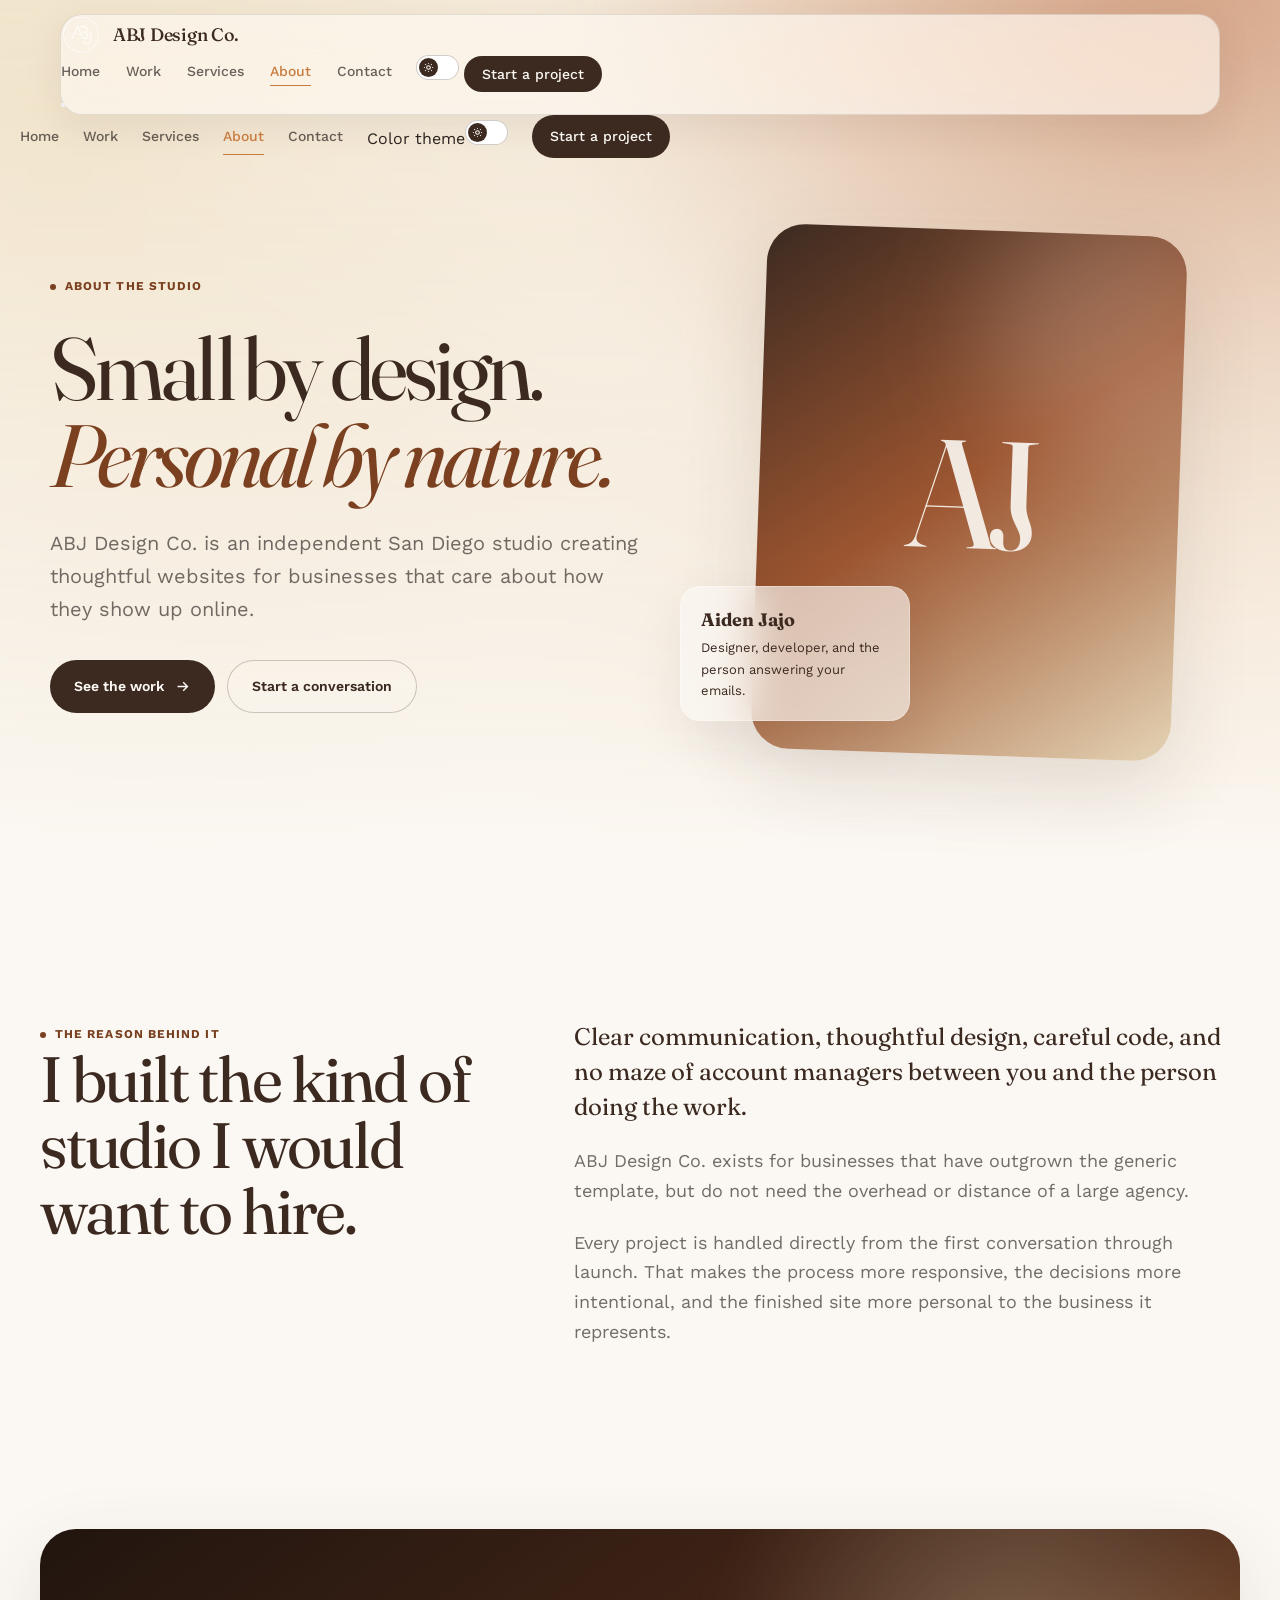
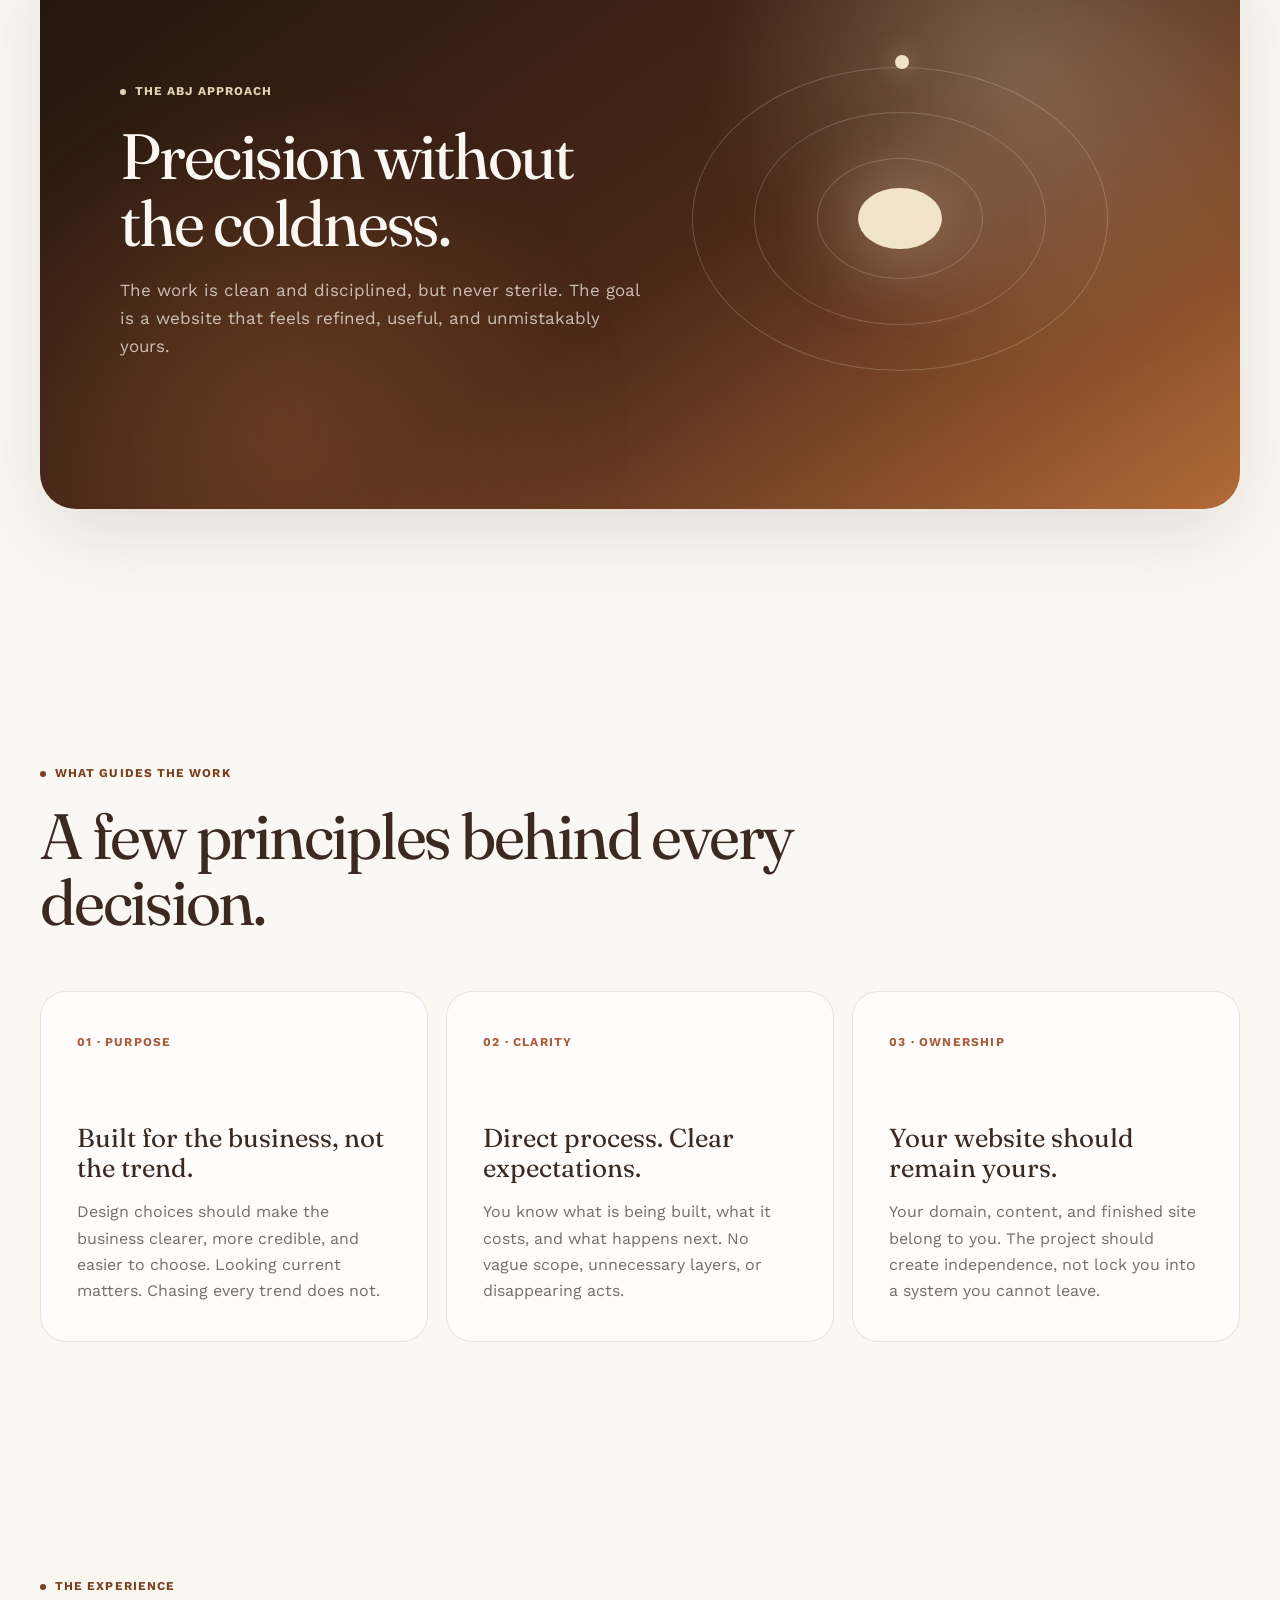
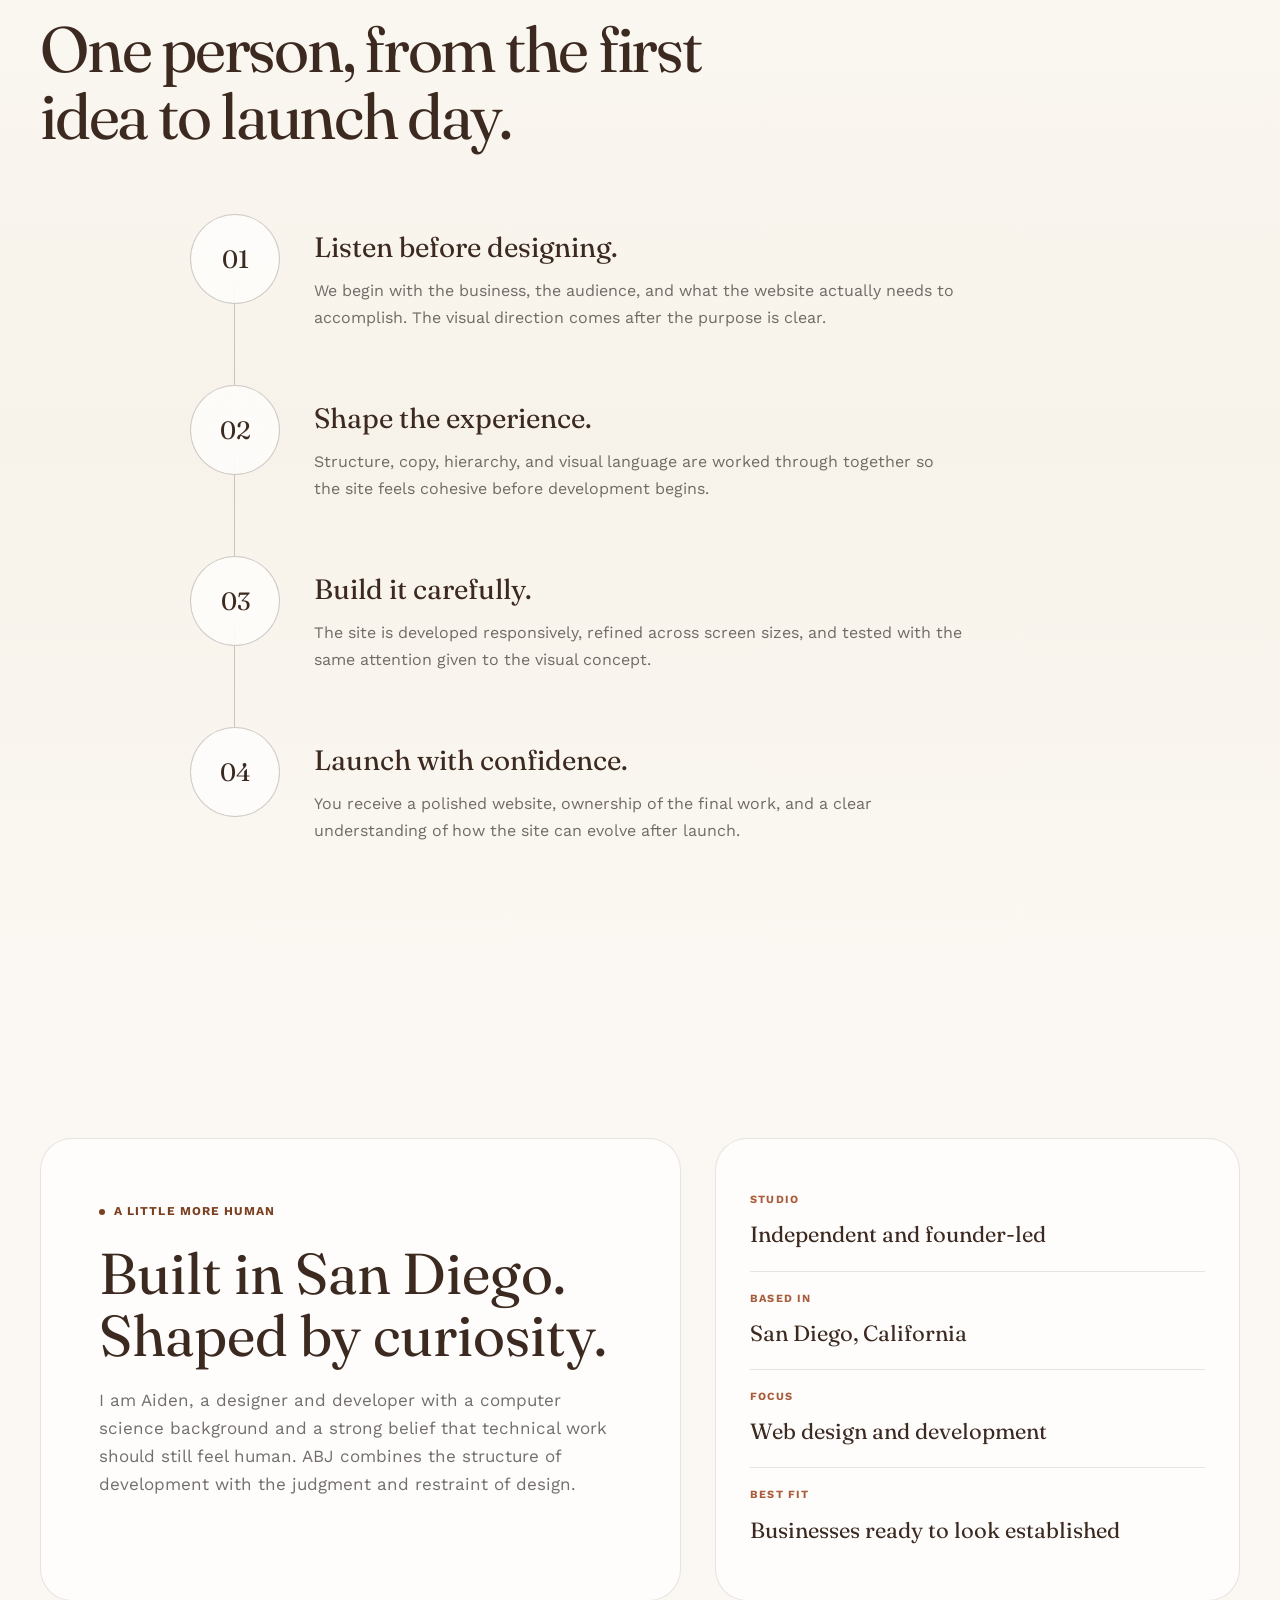
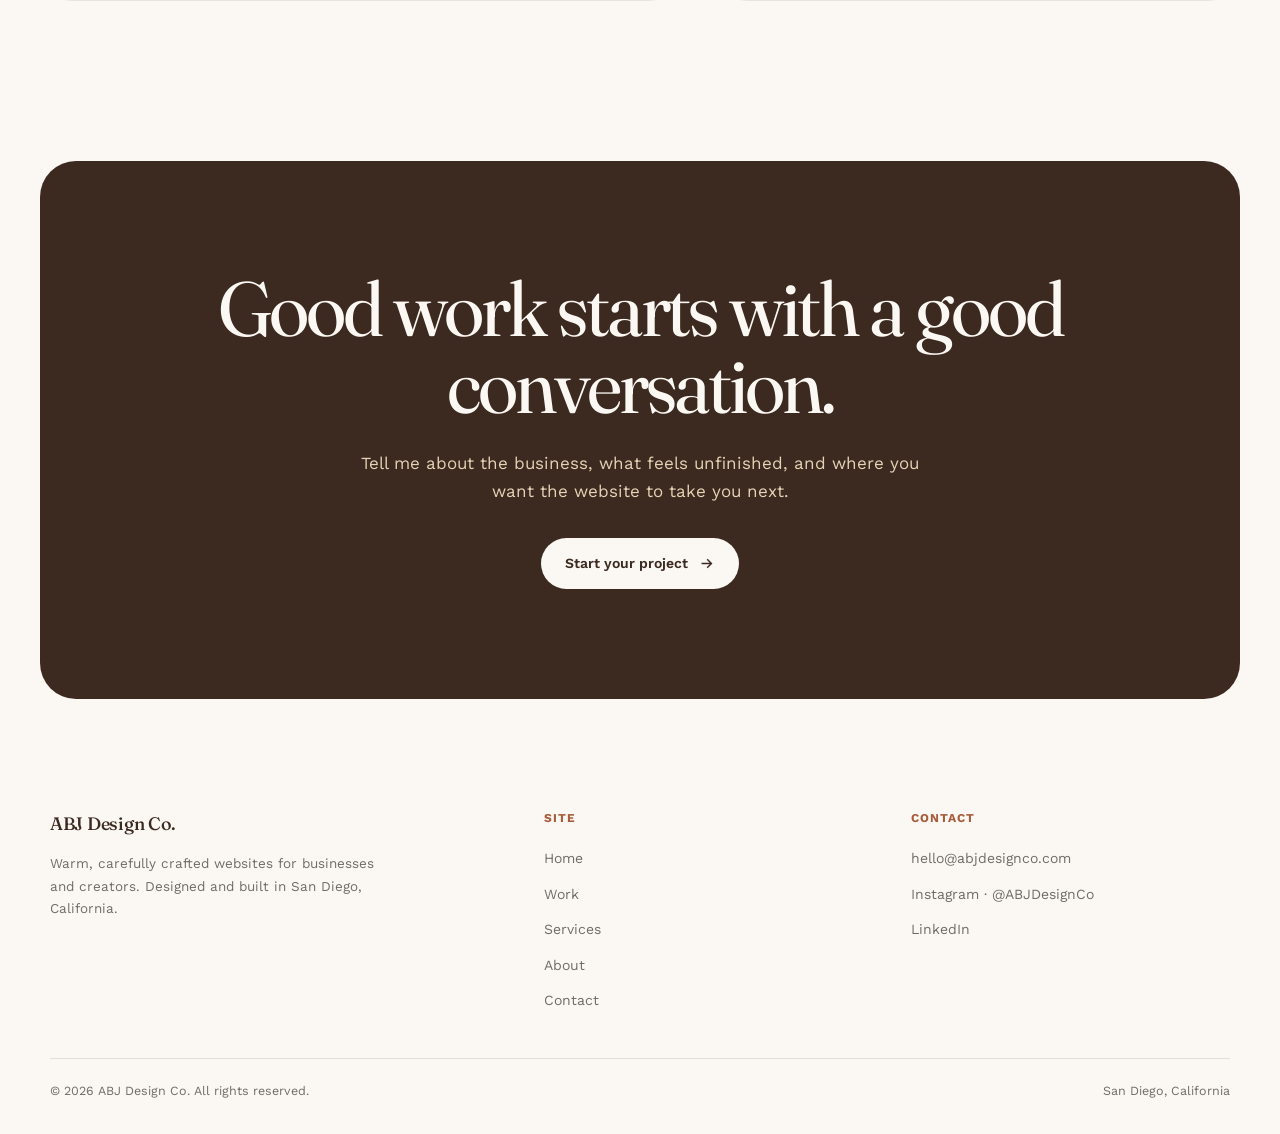
==== commit 95f19c3a: "Add files via upload" ====
--- a/about.html
+++ b/about.html
@@ -12,31 +12,48 @@
 <link rel="stylesheet" href="styles/tokens.css">
 <link rel="stylesheet" href="styles/core.css">
 <link rel="stylesheet" href="styles/pages/about.css">
+<link rel="stylesheet" href="styles/navigation-unified.css">
+<link rel="stylesheet" href="styles/readability-unified.css">
 </head>
 <body data-page="about">
-<header>
-  <div class="nav-shell" id="navShell">
-    <div class="nav-inner">
-      <a class="logo" href="index.html"><img src="images/abj-icon-mark.png" width="128" height="128" decoding="async" fetchpriority="high" alt="ABJ Design Co. logo"><span class="logo-word">ABJ Design Co.</span></a>
-      <nav>
-        <ul><li><a href="index.html">Home</a></li><li><a href="portfolio.html">Work</a></li><li><a href="services.html">Services</a></li><li><a class="active" href="about.html">About</a></li><li><a href="contact.html">Contact</a></li></ul>
-        <button class="theme-toggle" id="themeToggle" aria-label="Toggle dark mode"><span>
-          <svg class="icon-sun" viewBox="0 0 24 24" fill="none" stroke="currentColor" stroke-width="2.5"><circle cx="12" cy="12" r="4"/><path d="M12 2v2M12 20v2M4.9 4.9l1.4 1.4M17.7 17.7l1.4 1.4M2 12h2M20 12h2M4.9 19.1l1.4-1.4M17.7 6.3l1.4-1.4"/></svg>
-          <svg class="icon-moon" viewBox="0 0 24 24" fill="currentColor"><path d="M20.5 14.5A8.5 8.5 0 019.5 3.5a.5.5 0 00-.6-.6A9.5 9.5 0 1021.1 15.1a.5.5 0 00-.6-.6z"/></svg>
-        </span></button>
-        <a class="nav-cta" href="contact.html">Start a project</a>
-      </nav>
-      <button class="mobile-toggle" aria-label="Open menu" aria-expanded="false"><span></span><span></span><span></span></button>
-    </div>
-    <div class="mobile-nav" id="mobileNav">
-      <a href="index.html">Home</a><a href="portfolio.html">Work</a><a href="services.html">Services</a><a class="active" href="about.html">About</a><a href="contact.html">Contact</a>
-      <div class="mobile-theme"><span>Dark mode</span><button class="theme-toggle" id="themeToggleMobile" aria-label="Toggle dark mode"><span>
-        <svg class="icon-sun" viewBox="0 0 24 24" fill="none" stroke="currentColor" stroke-width="2.5"><circle cx="12" cy="12" r="4"/><path d="M12 2v2M12 20v2M4.9 4.9l1.4 1.4M17.7 17.7l1.4 1.4M2 12h2M20 12h2M4.9 19.1l1.4-1.4M17.7 6.3l1.4-1.4"/></svg>
-        <svg class="icon-moon" viewBox="0 0 24 24" fill="currentColor"><path d="M20.5 14.5A8.5 8.5 0 019.5 3.5a.5.5 0 00-.6-.6A9.5 9.5 0 1021.1 15.1a.5.5 0 00-.6-.6z"/></svg>
-      </span></button></div>
-      <a class="nav-cta" href="contact.html">Start a project</a>
-    </div>
+<header class="site-header" id="siteHeader">
+  <div class="nav-shell">
+    <a href="index.html" class="logo" aria-label="ABJ Design Co. home">
+      <img src="images/abj-icon-mark.png" width="128" height="128" decoding="async" fetchpriority="high" alt="" class="logo-badge">
+      <span class="logo-word">ABJ Design Co.</span>
+    </a>
+
+    <nav class="desktop-nav" aria-label="Primary navigation">
+      <ul>
+        <li><a href="index.html">Home</a></li>
+        <li><a href="portfolio.html">Work</a></li>
+        <li><a href="services.html">Services</a></li>
+        <li><a href="about.html" class="active">About</a></li>
+        <li><a href="contact.html">Contact</a></li>
+      </ul>
+      <div class="nav-actions">
+        <button class="theme-toggle" id="themeToggle" aria-label="Toggle color theme" type="button">
+          <span class="knob">
+            <svg class="icon-sun" viewBox="0 0 24 24" fill="none" stroke="currentColor" stroke-width="2.3"><circle cx="12" cy="12" r="4"/><path d="M12 2v2M12 20v2M4.9 4.9l1.4 1.4M17.7 17.7l1.4 1.4M2 12h2M20 12h2M4.9 19.1l1.4-1.4M17.7 6.3l1.4-1.4"/></svg>
+            <svg class="icon-moon" viewBox="0 0 24 24" fill="currentColor"><path d="M20.5 14.5A8.5 8.5 0 019.5 3.5a.5.5 0 00-.6-.6A9.5 9.5 0 1021.1 15.1a.5.5 0 00-.6-.6z"/></svg>
+          </span>
+        </button>
+        <a href="contact.html" class="nav-cta">Start a project</a>
+      </div>
+    </nav>
+
+    <button class="menu-toggle" id="menuToggle" aria-label="Open menu" aria-expanded="false" aria-controls="mobileMenu"><span></span><span></span><span></span></button>
   </div>
+
+  <nav class="mobile-menu" id="mobileMenu" aria-label="Mobile navigation">
+    <a href="index.html">Home</a>
+    <a href="portfolio.html">Work</a>
+    <a href="services.html">Services</a>
+    <a href="about.html" class="active">About</a>
+    <a href="contact.html">Contact</a>
+    <div class="mobile-tools"><span>Color theme</span><button class="theme-toggle" id="themeToggleMobile" aria-label="Toggle color theme" type="button"><span class="knob"><svg class="icon-sun" viewBox="0 0 24 24" fill="none" stroke="currentColor" stroke-width="2.3"><circle cx="12" cy="12" r="4"/><path d="M12 2v2M12 20v2M4.9 4.9l1.4 1.4M17.7 17.7l1.4 1.4M2 12h2M20 12h2M4.9 19.1l1.4-1.4M17.7 6.3l1.4-1.4"/></svg><svg class="icon-moon" viewBox="0 0 24 24" fill="currentColor"><path d="M20.5 14.5A8.5 8.5 0 019.5 3.5a.5.5 0 00-.6-.6A9.5 9.5 0 1021.1 15.1a.5.5 0 00-.6-.6z"/></svg></span></button></div>
+    <a href="contact.html" class="nav-cta">Start a project</a>
+  </nav>
 </header>
 
 <main>
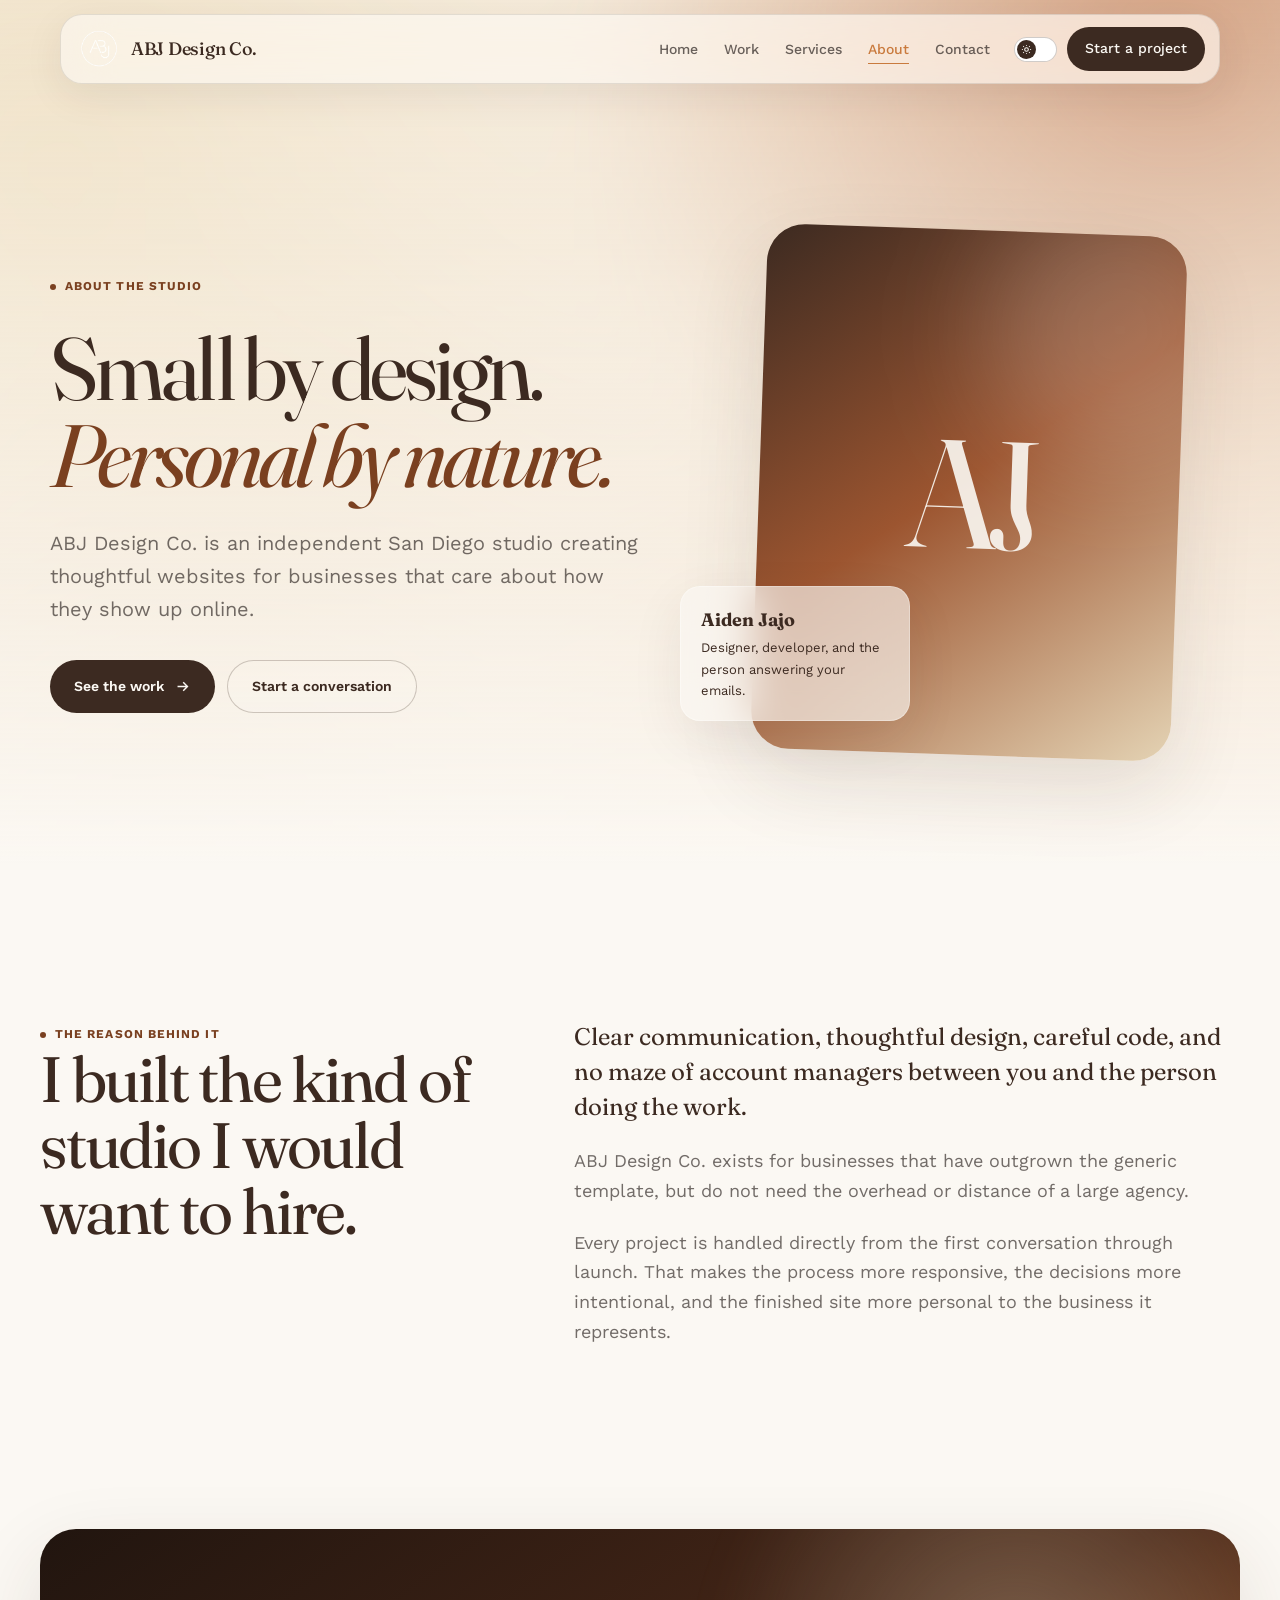
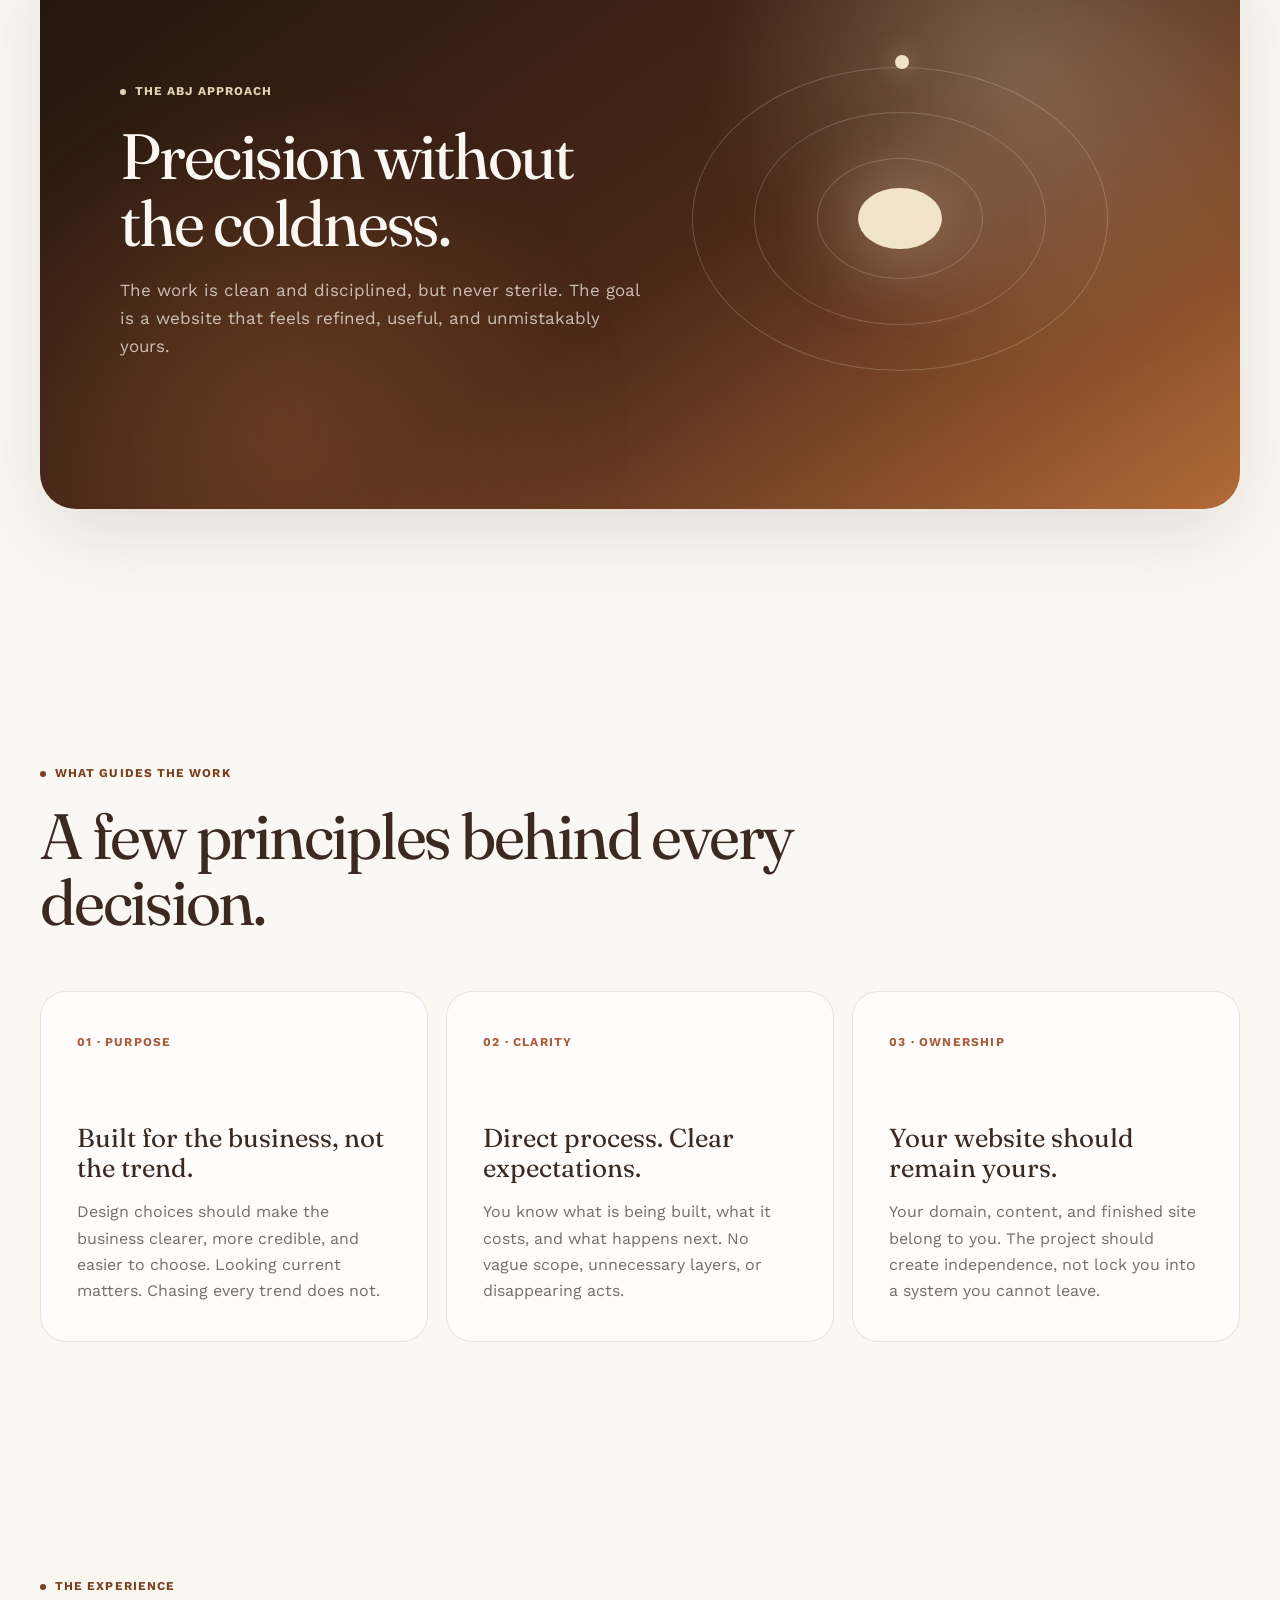
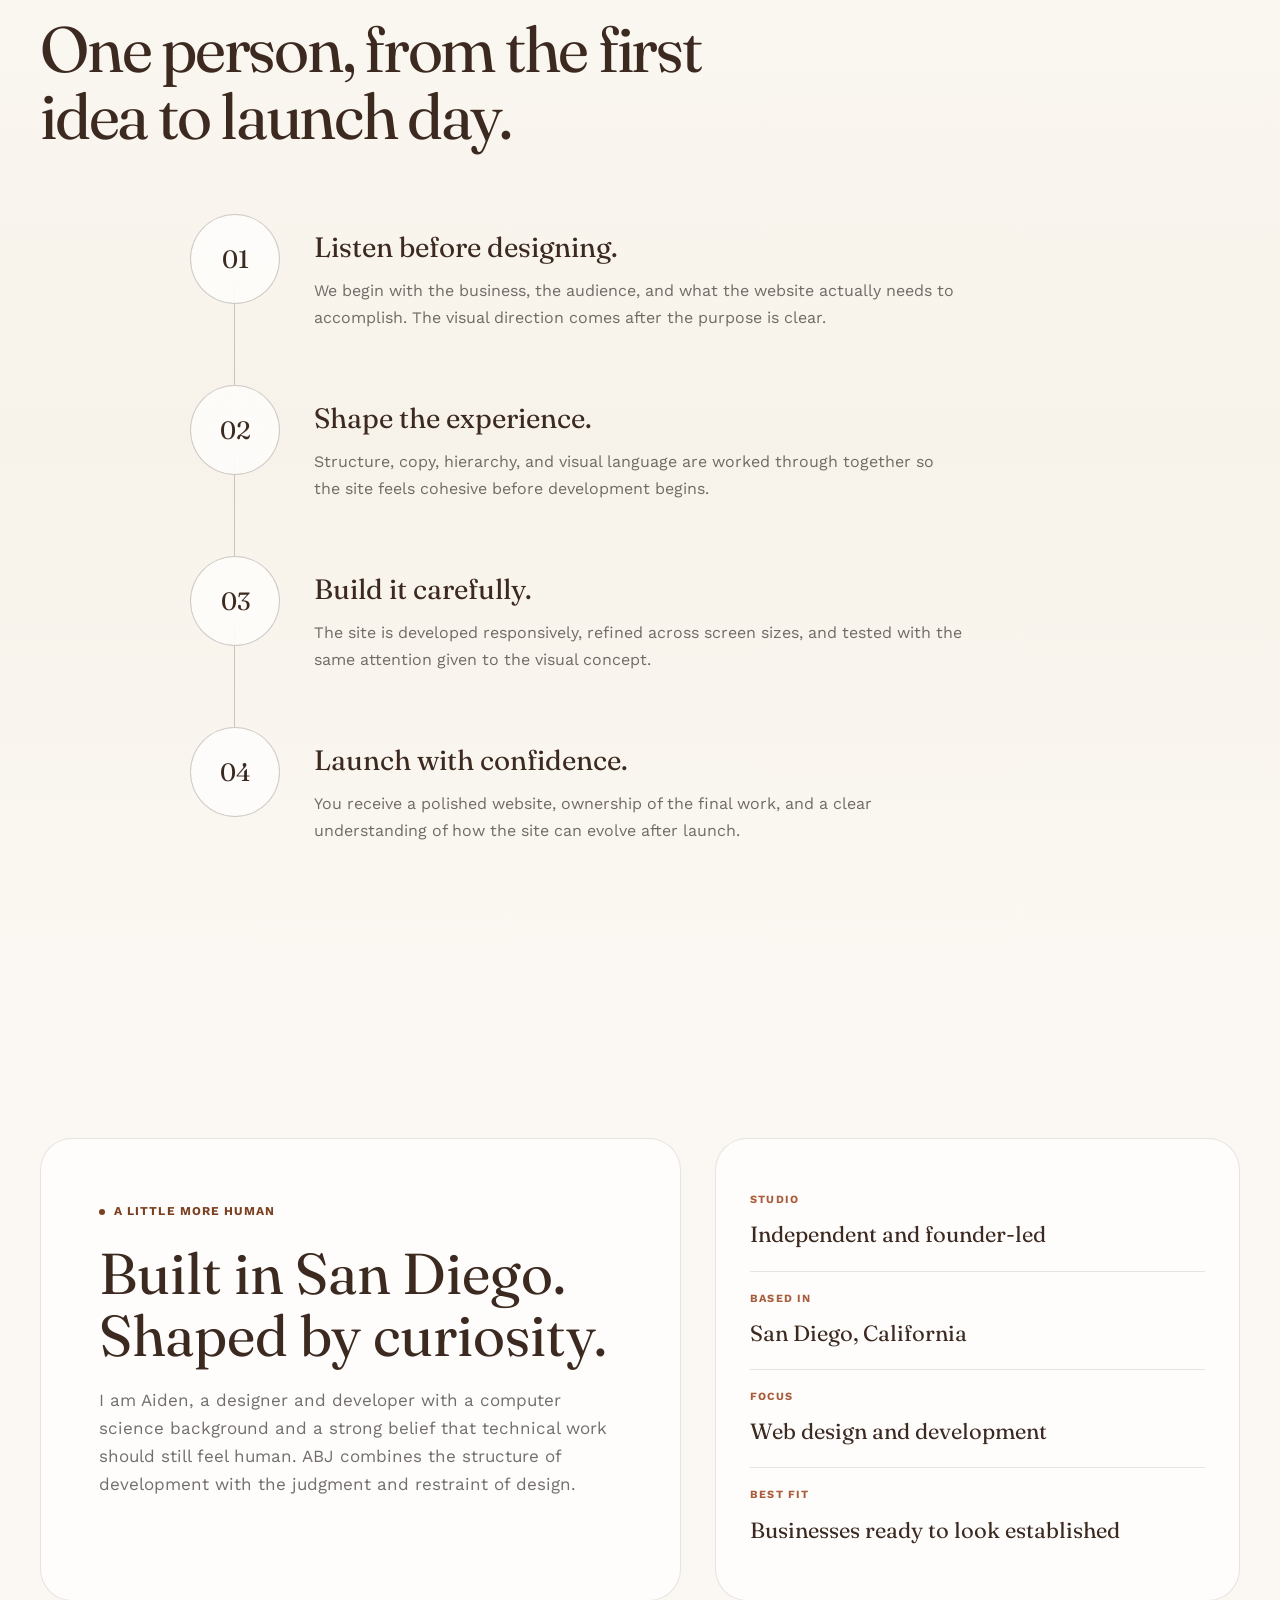
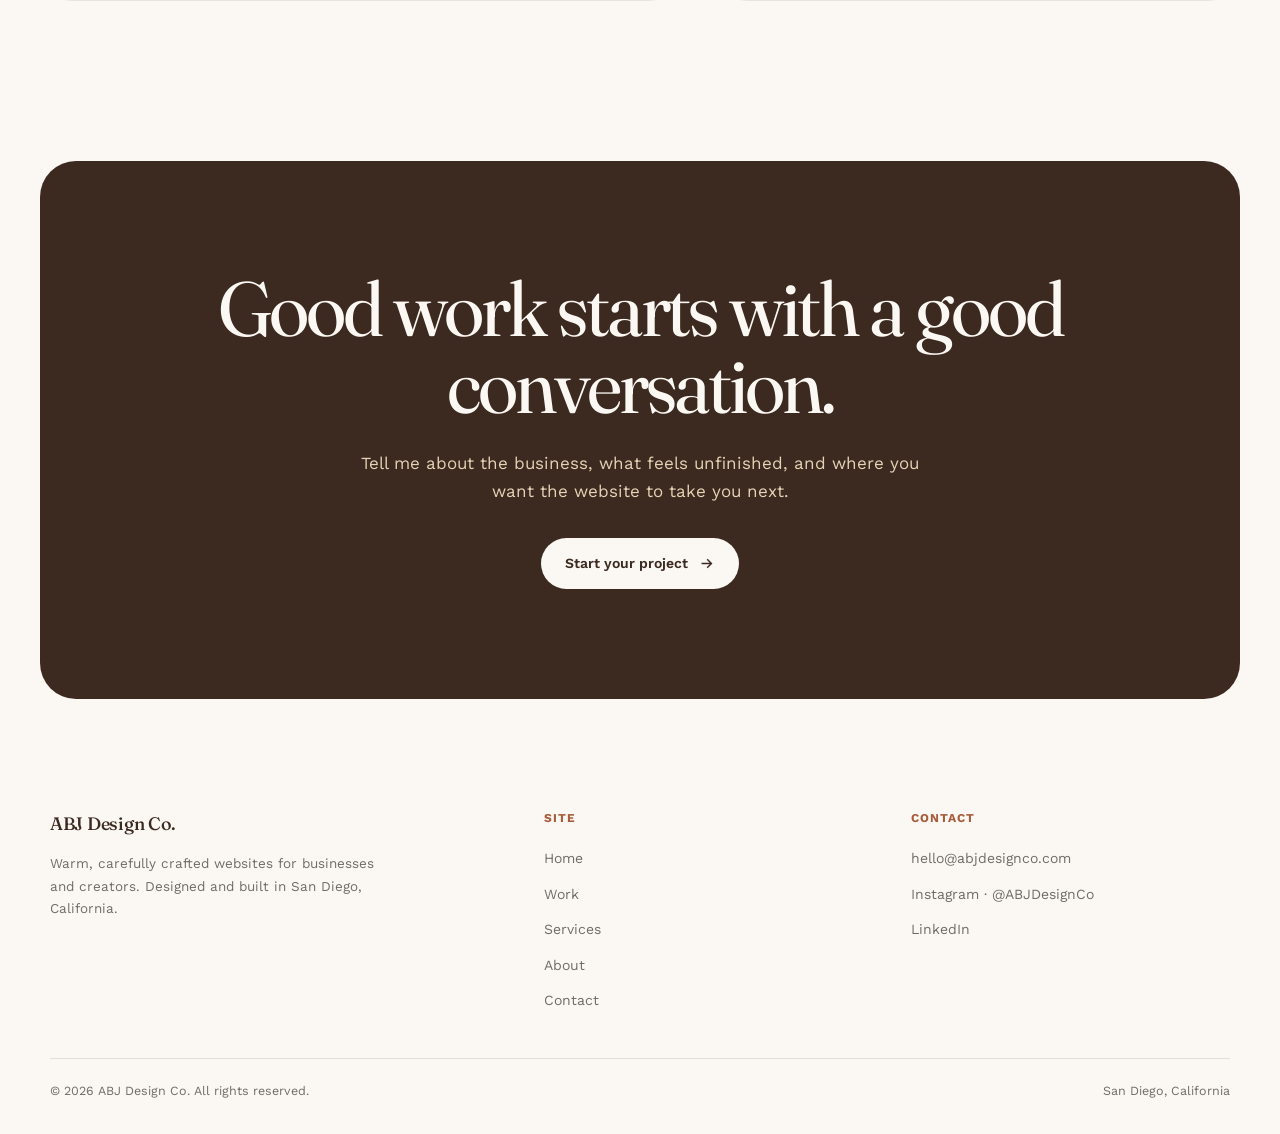
==== commit 8ddf3f96: "Add files via upload" ====
--- a/about.html
+++ b/about.html
@@ -16,6 +16,8 @@
 <link rel="stylesheet" href="styles/readability-unified.css">
 </head>
 <body data-page="about">
+<a class="skip-link" href="#main">Skip to content</a>
+
 <header class="site-header" id="siteHeader">
   <div class="nav-shell">
     <a href="index.html" class="logo" aria-label="ABJ Design Co. home">
@@ -56,7 +58,7 @@
   </nav>
 </header>
 
-<main>
+<main id="main">
 <section class="hero">
   <div class="hero-gradient" aria-hidden="true"></div>
   <div class="hero-grid">
--- a/styles/pages/about.css
+++ b/styles/pages/about.css
@@ -21,7 +21,45 @@
   --hero-scrim:rgba(21,17,13,.42);--hero-accent:#E3A574;
 }
 *{box-sizing:border-box;margin:0;padding:0}html{scroll-behavior:smooth}body{font-family:'Work Sans',sans-serif;background:var(--ink-invert);color:var(--text);line-height:1.65;-webkit-font-smoothing:antialiased;transition:background .3s,color .3s}h1,h2,h3,.logo-word{font-family:'Fraunces',serif}a{text-decoration:none;color:inherit}button{font:inherit}.wrap{width:min(1200px,calc(100% - 80px));margin:auto}.eyebrow,.section-kicker{display:inline-flex;align-items:center;gap:9px;text-transform:uppercase;letter-spacing:.09em;font-weight:700;font-size:12px;color:var(--hero-accent)}.eyebrow::before,.section-kicker::before{content:"";width:6px;height:6px;border-radius:50%;background:currentColor}.btn{display:inline-flex;align-items:center;justify-content:center;gap:10px;padding:14px 24px;border-radius:999px;font-size:14px;font-weight:600;transition:transform .22s ease,background .22s,border-color .22s}.btn:hover{transform:translateY(-2px)}.btn svg{width:17px}.btn-primary{background:var(--ink);color:var(--ink-invert)}.btn-secondary{border:1px solid var(--border-strong);color:var(--ink);background:rgba(255,255,255,.08)}
-header{position:fixed;top:14px;left:0;right:0;z-index:100;padding:0 20px;pointer-events:none}.nav-shell{max-width:1160px;margin:auto;border:1px solid var(--border);border-radius:22px;background:var(--header);backdrop-filter:blur(24px) saturate(150%);-webkit-backdrop-filter:blur(24px) saturate(150%);box-shadow:0 12px 38px rgba(60,42,33,.08);pointer-events:auto;transition:all .35s}.nav-shell.scrolled{max-width:1030px;border-radius:999px;box-shadow:0 15px 48px rgba(60,42,33,.14)}.nav-inner{height:70px;padding:0 18px 0 22px;display:flex;align-items:center;justify-content:space-between;transition:height .35s}.nav-shell.scrolled .nav-inner{height:60px}.logo{display:flex;align-items:center;gap:12px}.logo img{width:40px;height:40px;border-radius:50%;object-fit:cover;transition:.35s}.nav-shell.scrolled .logo img{width:34px;height:34px}.logo-word{font-size:18px;font-weight:500;color:var(--ink)}nav{display:flex;align-items:center;gap:24px}nav ul{display:flex;gap:26px;list-style:none}nav a{font-size:14px;font-weight:500;color:var(--text);opacity:.7;transition:.2s}nav a:hover,nav a.active{opacity:1;color:var(--ink)}nav a.active{color:var(--amber)}.nav-cta{background:var(--ink);color:var(--ink-invert)!important;opacity:1!important;padding:10px 18px;border-radius:999px}.theme-toggle{width:43px;height:25px;border-radius:999px;border:1px solid var(--border-strong);background:var(--surface-solid);position:relative;cursor:pointer}.theme-toggle span{position:absolute;width:19px;height:19px;left:2px;top:2px;border-radius:50%;background:var(--ink);display:grid;place-items:center;transition:transform .3s}.theme-toggle svg{width:11px;height:11px;color:var(--ink-invert)}.icon-moon{display:none}:root[data-theme="dark"] .theme-toggle span{transform:translateX(18px)}:root[data-theme="dark"] .icon-sun{display:none}:root[data-theme="dark"] .icon-moon{display:block}@media(prefers-color-scheme:dark){:root:not([data-theme="light"]) .theme-toggle span{transform:translateX(18px)}:root:not([data-theme="light"]) .icon-sun{display:none}:root:not([data-theme="light"]) .icon-moon{display:block}}.mobile-toggle{display:none;background:none;border:0;padding:8px;cursor:pointer}.mobile-toggle span{display:block;width:22px;height:1.5px;background:var(--ink);margin:5px 0;transition:.25s}.mobile-toggle.open span:nth-child(1){transform:translateY(6.5px) rotate(45deg)}.mobile-toggle.open span:nth-child(2){opacity:0}.mobile-toggle.open span:nth-child(3){transform:translateY(-6.5px) rotate(-45deg)}.mobile-nav{display:none;border-top:1px solid var(--border);padding:10px 20px 20px}.mobile-nav.open{display:flex;flex-direction:column}.mobile-nav a{padding:12px 0;border-bottom:1px solid var(--border);font-weight:500;color:var(--ink)}.mobile-nav .nav-cta{text-align:center;margin-top:14px;border:0}.mobile-theme{display:flex;align-items:center;justify-content:space-between;padding:12px 0;color:var(--ink)}
+.skip-link{position:fixed;left:16px;top:-80px;z-index:200;background:var(--ink);color:var(--ink-invert);padding:12px 18px;border-radius:999px;transition:top .2s}.skip-link:focus{top:16px}
+.site-header{position:fixed;top:14px;left:0;right:0;z-index:100;padding:0 20px}
+.nav-shell{max-width:1160px;margin:auto;min-height:70px;display:flex;align-items:center;justify-content:space-between;padding:12px 14px 12px 18px;border:1px solid var(--border);border-radius:22px;background:var(--header);backdrop-filter:blur(24px) saturate(150%);-webkit-backdrop-filter:blur(24px) saturate(150%);box-shadow:0 12px 38px rgba(60,42,33,.08);box-sizing:border-box;transition:all .35s}
+.site-header.scrolled .nav-shell{min-height:60px;max-width:1030px;border-radius:999px;box-shadow:0 15px 48px rgba(60,42,33,.14)}
+.logo{display:flex;align-items:center;gap:12px;min-width:max-content}
+.logo-badge{width:40px;height:40px;object-fit:contain;transition:.35s}
+.site-header.scrolled .logo-badge{width:34px;height:34px}
+.logo-word{font-size:18px;font-weight:500;color:var(--ink)}
+.desktop-nav{display:flex;align-items:center;gap:24px}
+.desktop-nav ul{display:flex;align-items:center;gap:26px;list-style:none}
+.desktop-nav a{font-size:14px;font-weight:500;color:var(--text);opacity:.7;transition:opacity .2s,color .2s}
+.desktop-nav a:hover,.desktop-nav a.active{opacity:1;color:var(--ink)}
+.desktop-nav a.active{color:var(--amber)}
+.nav-actions{display:flex;align-items:center;gap:10px}
+.nav-cta{background:var(--ink);color:var(--ink-invert)!important;opacity:1!important;padding:10px 18px;border-radius:999px}
+.theme-toggle{width:43px;height:25px;border-radius:999px;border:1px solid var(--border-strong);background:var(--surface-solid);position:relative;cursor:pointer}
+.theme-toggle .knob{position:absolute;width:19px;height:19px;left:2px;top:2px;border-radius:50%;background:var(--ink);display:grid;place-items:center;transition:transform .3s}
+.theme-toggle svg{width:11px;height:11px;color:var(--ink-invert)}
+.icon-moon{display:none}
+:root[data-theme="dark"] .theme-toggle .knob{transform:translateX(18px)}
+:root[data-theme="dark"] .icon-sun{display:none}
+:root[data-theme="dark"] .icon-moon{display:block}
+@media(prefers-color-scheme:dark){:root:not([data-theme="light"]) .theme-toggle .knob{transform:translateX(18px)}:root:not([data-theme="light"]) .icon-sun{display:none}:root:not([data-theme="light"]) .icon-moon{display:block}}
+.menu-toggle{display:none;border:0;background:transparent;width:42px;height:42px;cursor:pointer;position:relative}
+.menu-toggle span{position:absolute;left:10px;width:22px;height:1.5px;background:var(--ink);transition:transform .25s,opacity .2s}
+.menu-toggle span:nth-child(1){top:14px}.menu-toggle span:nth-child(2){top:20px}.menu-toggle span:nth-child(3){top:26px}
+.menu-toggle.open span:nth-child(1){transform:translateY(6px) rotate(45deg)}
+.menu-toggle.open span:nth-child(2){opacity:0}
+.menu-toggle.open span:nth-child(3){transform:translateY(-6px) rotate(-45deg)}
+.mobile-menu{display:none}
+@media(max-width:900px){
+  .desktop-nav{display:none}.menu-toggle{display:block}.nav-shell{padding-right:12px}
+  .mobile-menu{position:fixed;display:flex;flex-direction:column;gap:0;left:20px;right:20px;top:102px;padding:18px 22px 22px;border-radius:28px;background:var(--header);border:1px solid var(--border);backdrop-filter:blur(28px) saturate(160%);-webkit-backdrop-filter:blur(28px) saturate(160%);box-shadow:var(--shadow);opacity:0;transform:translateY(-12px) scale(.98);pointer-events:none;transition:opacity .25s,transform .25s}
+  .mobile-menu.open{opacity:1;transform:none;pointer-events:auto}
+  .mobile-menu>a{padding:14px 3px;border-bottom:1px solid var(--border);font-weight:500;color:var(--ink)}
+  .mobile-menu>a.active{color:var(--amber)}
+  .mobile-menu .nav-cta{margin-top:16px;text-align:center;border-bottom:0;padding:13px 20px;color:var(--ink-invert)}
+  .mobile-tools{display:flex;align-items:center;justify-content:space-between;padding:12px 0;color:var(--ink)}
+}
 .hero{min-height:100vh;padding:185px 40px 100px;display:grid;place-items:center;position:relative;overflow:hidden;isolation:isolate}.hero-gradient{position:absolute;inset:-25%;z-index:-3;background:radial-gradient(circle at 22% 30%,rgba(228,211,180,.95),transparent 29%),radial-gradient(circle at 75% 22%,rgba(156,85,48,.74),transparent 30%),radial-gradient(circle at 72% 78%,rgba(201,122,61,.48),transparent 32%),radial-gradient(circle at 28% 76%,rgba(217,192,156,.9),transparent 35%),linear-gradient(135deg,var(--cream),var(--soft-tan));filter:blur(46px) saturate(132%);animation:livingGradient 20s ease-in-out infinite alternate;transform:scale(1.1)}.hero::after{content:"";position:absolute;inset:0;z-index:-2;background:linear-gradient(to bottom,var(--hero-scrim),var(--ink-invert) 96%)}@keyframes livingGradient{0%{transform:scale(1.08) translate3d(-2%,-1%,0) rotate(-2deg)}50%{transform:scale(1.16) translate3d(2%,2%,0) rotate(2deg)}100%{transform:scale(1.11) translate3d(1%,-2%,0) rotate(-1deg)}}.hero-grid{width:min(1180px,100%);display:grid;grid-template-columns:1.06fr .94fr;align-items:center;gap:70px}.hero-copy h1{font-size:clamp(3.3rem,6.9vw,6.5rem);line-height:.98;letter-spacing:-.045em;font-weight:400;color:var(--ink);margin:28px 0}.hero-copy h1 em{font-weight:400;color:var(--hero-accent)}.hero-copy p{font-size:clamp(17px,1.8vw,20px);max-width:610px;color:var(--muted)}.hero-actions{display:flex;gap:12px;flex-wrap:wrap;margin-top:34px}.portrait-stage{position:relative;min-height:560px;display:grid;place-items:center}.portrait-card{width:min(420px,100%);aspect-ratio:4/5;border-radius:38px;position:relative;overflow:hidden;background:linear-gradient(145deg,var(--espresso),var(--rust) 48%,var(--warm-sand));box-shadow:var(--shadow);transform:rotate(2deg);transition:transform .55s cubic-bezier(.2,.8,.2,1)}.portrait-stage:hover .portrait-card{transform:rotate(0) translateY(-6px)}.portrait-card::before{content:"AJ";position:absolute;inset:0;display:grid;place-items:center;font-family:'Fraunces';font-size:clamp(6rem,12vw,10rem);color:rgba(251,248,243,.9);letter-spacing:-.07em}.portrait-card::after{content:"";position:absolute;width:270px;height:270px;border-radius:50%;background:rgba(255,255,255,.18);filter:blur(52px);right:-70px;top:-40px}.portrait-note{position:absolute;left:-28px;bottom:52px;max-width:230px;padding:18px 20px;border:1px solid rgba(255,255,255,.28);border-radius:20px;background:rgba(251,248,243,.66);backdrop-filter:blur(20px);box-shadow:var(--shadow-soft);color:#3C2A21;font-size:13px}.portrait-note strong{display:block;font-family:'Fraunces';font-size:18px;margin-bottom:3px}
 .intro{padding:120px 0}.intro-grid{display:grid;grid-template-columns:.8fr 1.2fr;gap:90px;align-items:start}.intro h2{font-size:clamp(2.6rem,5vw,4.7rem);line-height:1.03;letter-spacing:-.035em;font-weight:400;color:var(--ink)}.intro-copy p{font-size:18px;color:var(--muted);margin-bottom:22px}.intro-copy .lead{font-size:24px;line-height:1.45;color:var(--ink);font-family:'Fraunces'}
 .signature{padding:40px 0 130px}.signature-card{min-height:580px;border-radius:36px;overflow:hidden;position:relative;background:linear-gradient(145deg,#21150f,#4a2818 55%,#b36a37);box-shadow:var(--shadow);display:grid;grid-template-columns:1fr 1fr;align-items:center;padding:80px;color:#FBF8F3;isolation:isolate}.signature-card::before{content:"";position:absolute;inset:-10%;background:radial-gradient(circle at 76% 28%,rgba(228,211,180,.33),transparent 25%),radial-gradient(circle at 25% 80%,rgba(201,122,61,.28),transparent 27%);filter:blur(25px);animation:signatureMove 18s ease-in-out infinite alternate;z-index:-1}@keyframes signatureMove{to{transform:translate3d(4%,-3%,0) scale(1.08)}}.signature-copy h2{font-size:clamp(2.7rem,5vw,4.8rem);line-height:1.04;letter-spacing:-.035em;font-weight:400;margin:20px 0}.signature-copy p{max-width:520px;color:rgba(251,248,243,.72);font-size:17px}.line-art{position:relative;height:380px}.orbit{position:absolute;border:1px solid rgba(251,248,243,.2);border-radius:50%;inset:10%}.orbit:nth-child(2){inset:22%}.orbit:nth-child(3){inset:34%}.core{position:absolute;inset:42%;border-radius:50%;background:#F1E4C8;box-shadow:0 0 80px rgba(241,228,200,.5)}.orbit-dot{position:absolute;width:14px;height:14px;border-radius:50%;background:#F1E4C8;top:7%;left:49%;box-shadow:0 0 25px rgba(241,228,200,.55);animation:floatDot 5s ease-in-out infinite alternate}@keyframes floatDot{to{transform:translateY(18px)}}
@@ -32,7 +70,7 @@
 footer{padding:70px 40px 32px}.footer-grid{max-width:1200px;margin:auto;display:grid;grid-template-columns:1.4fr 1fr 1fr;gap:48px;padding-bottom:36px;border-bottom:1px solid var(--border)}.footer-brand p{margin-top:14px;font-size:13.5px;color:var(--muted);max-width:330px}.footer-grid h4{font-size:12px;text-transform:uppercase;letter-spacing:.08em;color:var(--muted-clay);margin-bottom:17px}.footer-grid ul{list-style:none}.footer-grid li{margin-bottom:9px}.footer-grid a{font-size:14px;color:var(--muted)}.footer-grid a:hover{color:var(--amber)}.footer-bottom{max-width:1200px;margin:auto;padding-top:22px;display:flex;justify-content:space-between;gap:15px;flex-wrap:wrap;font-size:12.5px;color:var(--muted)}
 .reveal{opacity:0;transform:translateY(28px);transition:opacity .7s ease,transform .7s cubic-bezier(.2,.8,.2,1)}.reveal.visible{opacity:1;transform:none}
 @media(max-width:900px){
-  .wrap{width:min(100% - 48px,1200px)}nav{display:none}.mobile-toggle{display:block}.nav-inner{height:62px;padding:0 14px 0 16px}.logo-word{font-size:16px}.logo img{width:35px;height:35px}.nav-shell.scrolled{border-radius:22px}.hero{padding:150px 24px 90px;min-height:auto}.hero-grid,.intro-grid,.signature-card,.personal-grid{grid-template-columns:1fr}.hero-grid{gap:42px}.portrait-stage{min-height:470px}.portrait-card{max-width:360px}.portrait-note{left:0}.intro,.values,.timeline,.personal{padding:85px 0}.signature{padding-bottom:90px}.signature-card{padding:50px 28px}.line-art{height:300px}.values-grid{grid-template-columns:1fr}.timeline-item{grid-template-columns:68px 1fr;gap:20px}.timeline-mark{width:68px;height:68px}.timeline-item:not(:last-child)::before{left:33px;top:68px}.personal-main{padding:38px 28px}.cta{width:100%;border-radius:0;margin-bottom:0;padding:80px 24px}footer{padding:50px 24px 26px}.footer-grid{grid-template-columns:1fr;gap:30px}
+  .wrap{width:min(100% - 48px,1200px)}.logo-word{font-size:16px}.logo-badge{width:35px;height:35px}.hero{padding:150px 24px 90px;min-height:auto}.hero-grid,.intro-grid,.signature-card,.personal-grid{grid-template-columns:1fr}.hero-grid{gap:42px}.portrait-stage{min-height:470px}.portrait-card{max-width:360px}.portrait-note{left:0}.intro,.values,.timeline,.personal{padding:85px 0}.signature{padding-bottom:90px}.signature-card{padding:50px 28px}.line-art{height:300px}.values-grid{grid-template-columns:1fr}.timeline-item{grid-template-columns:68px 1fr;gap:20px}.timeline-mark{width:68px;height:68px}.timeline-item:not(:last-child)::before{left:33px;top:68px}.personal-main{padding:38px 28px}.cta{width:100%;border-radius:0;margin-bottom:0;padding:80px 24px}footer{padding:50px 24px 26px}.footer-grid{grid-template-columns:1fr;gap:30px}
 }
 @media(max-width:560px){.portrait-stage{min-height:420px}.portrait-card{width:92%}.portrait-note{bottom:20px}.hero-actions{flex-direction:column}.hero-actions .btn{width:100%}.line-art{height:250px}.timeline-copy h3{font-size:23px}}
 @media(prefers-reduced-motion:reduce){*{animation:none!important;transition:none!important;scroll-behavior:auto!important}.reveal{opacity:1;transform:none}}
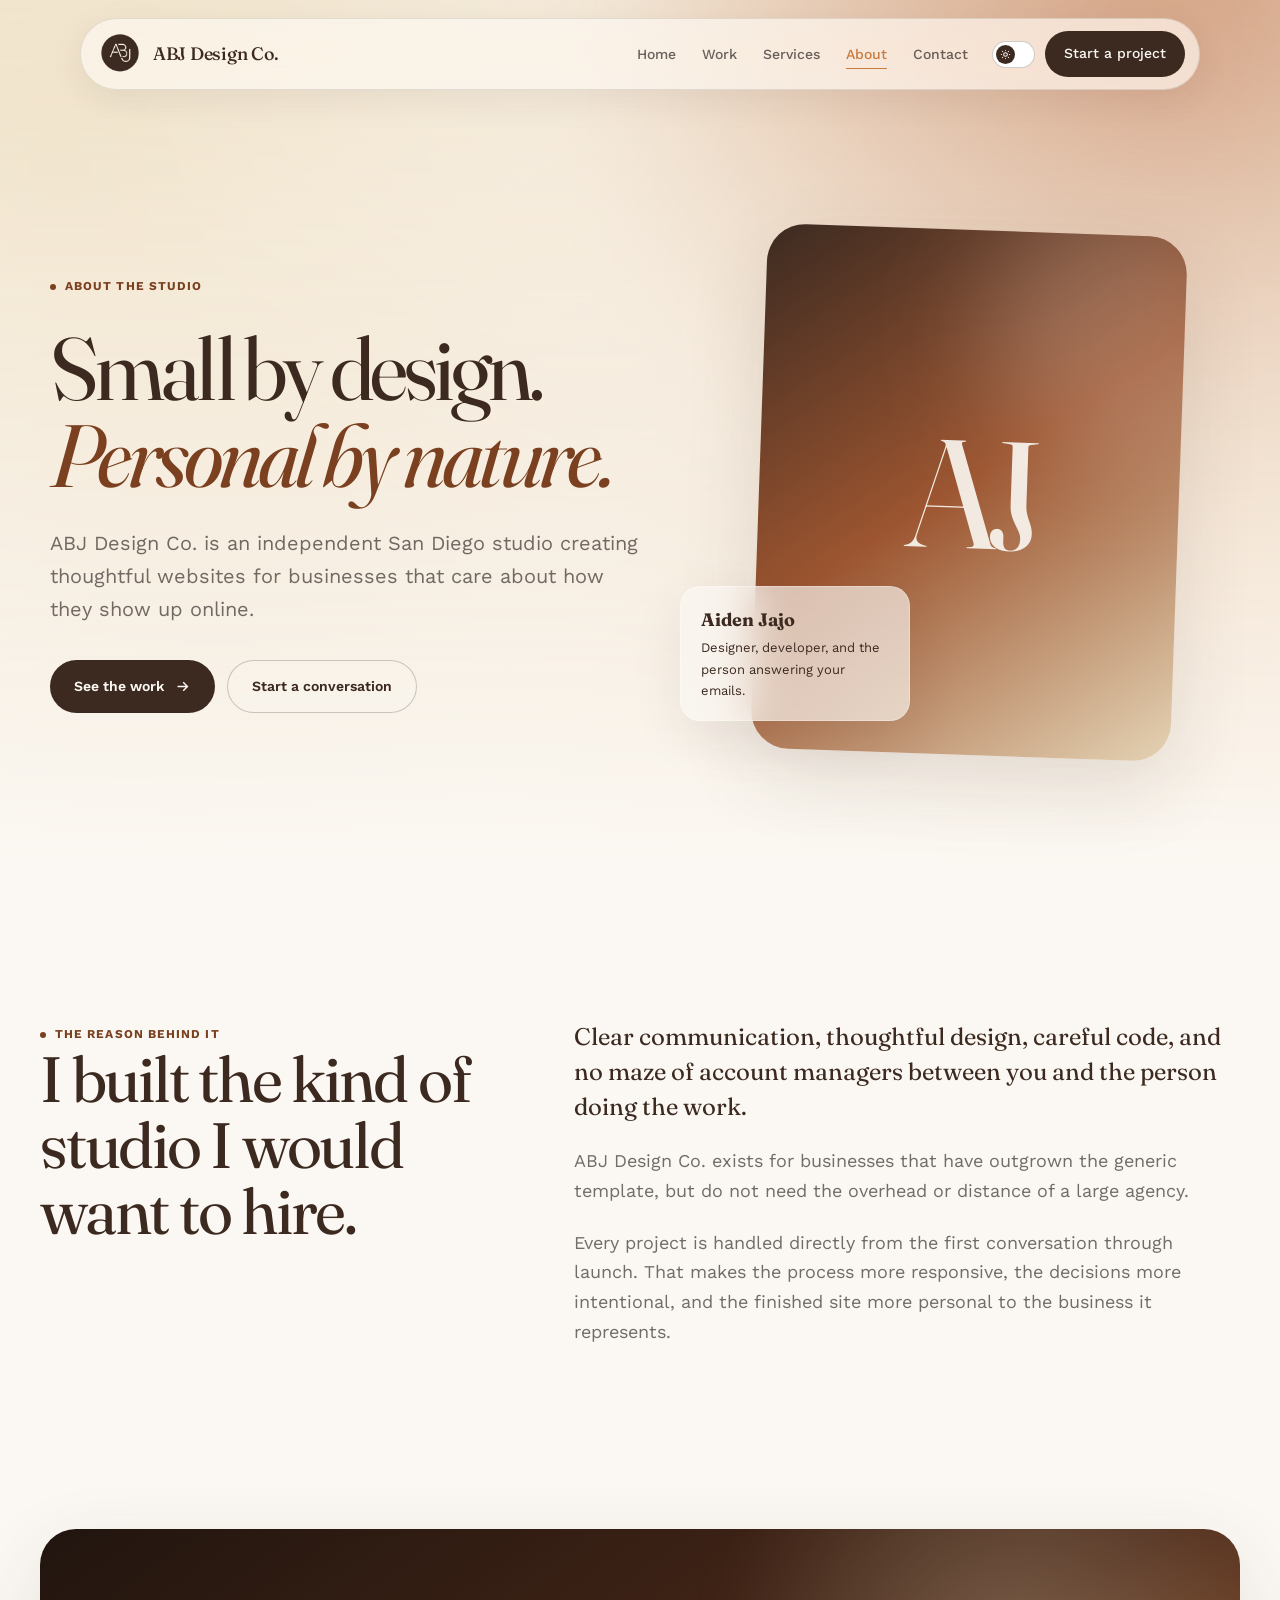
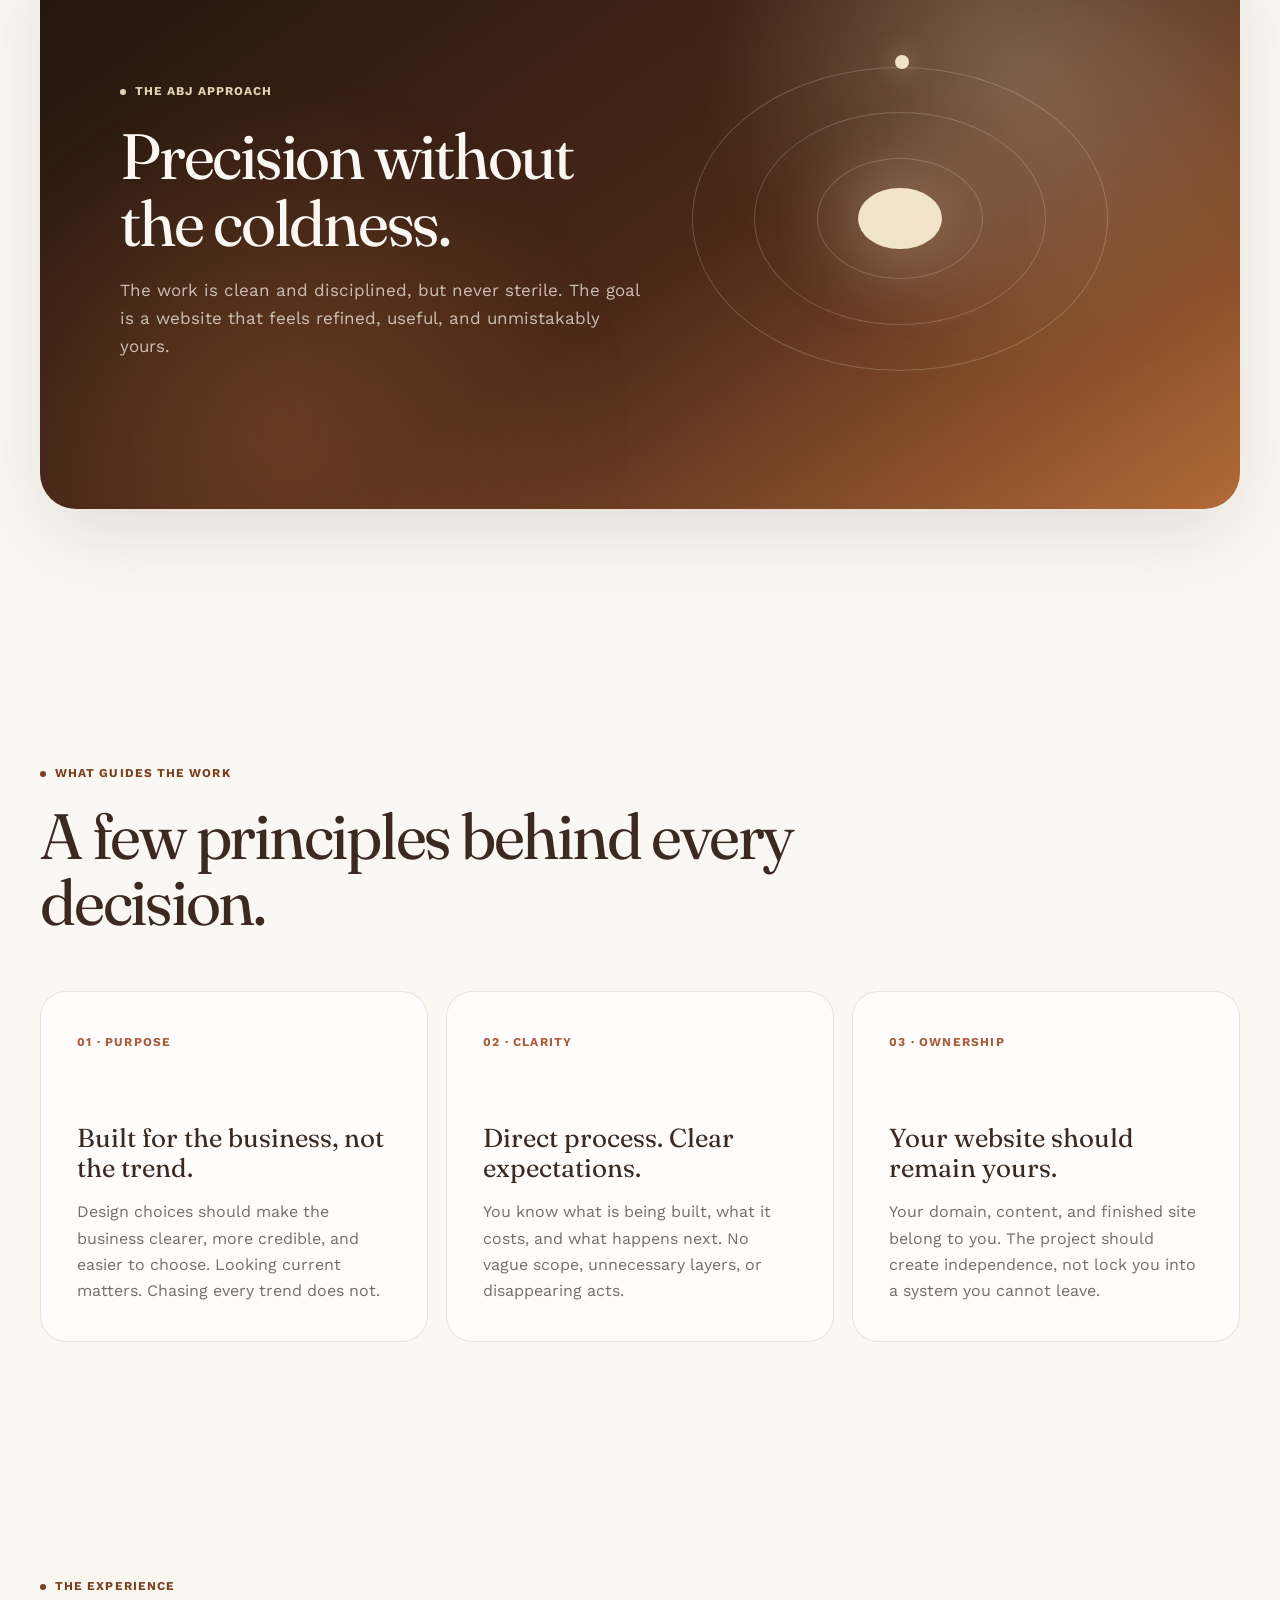
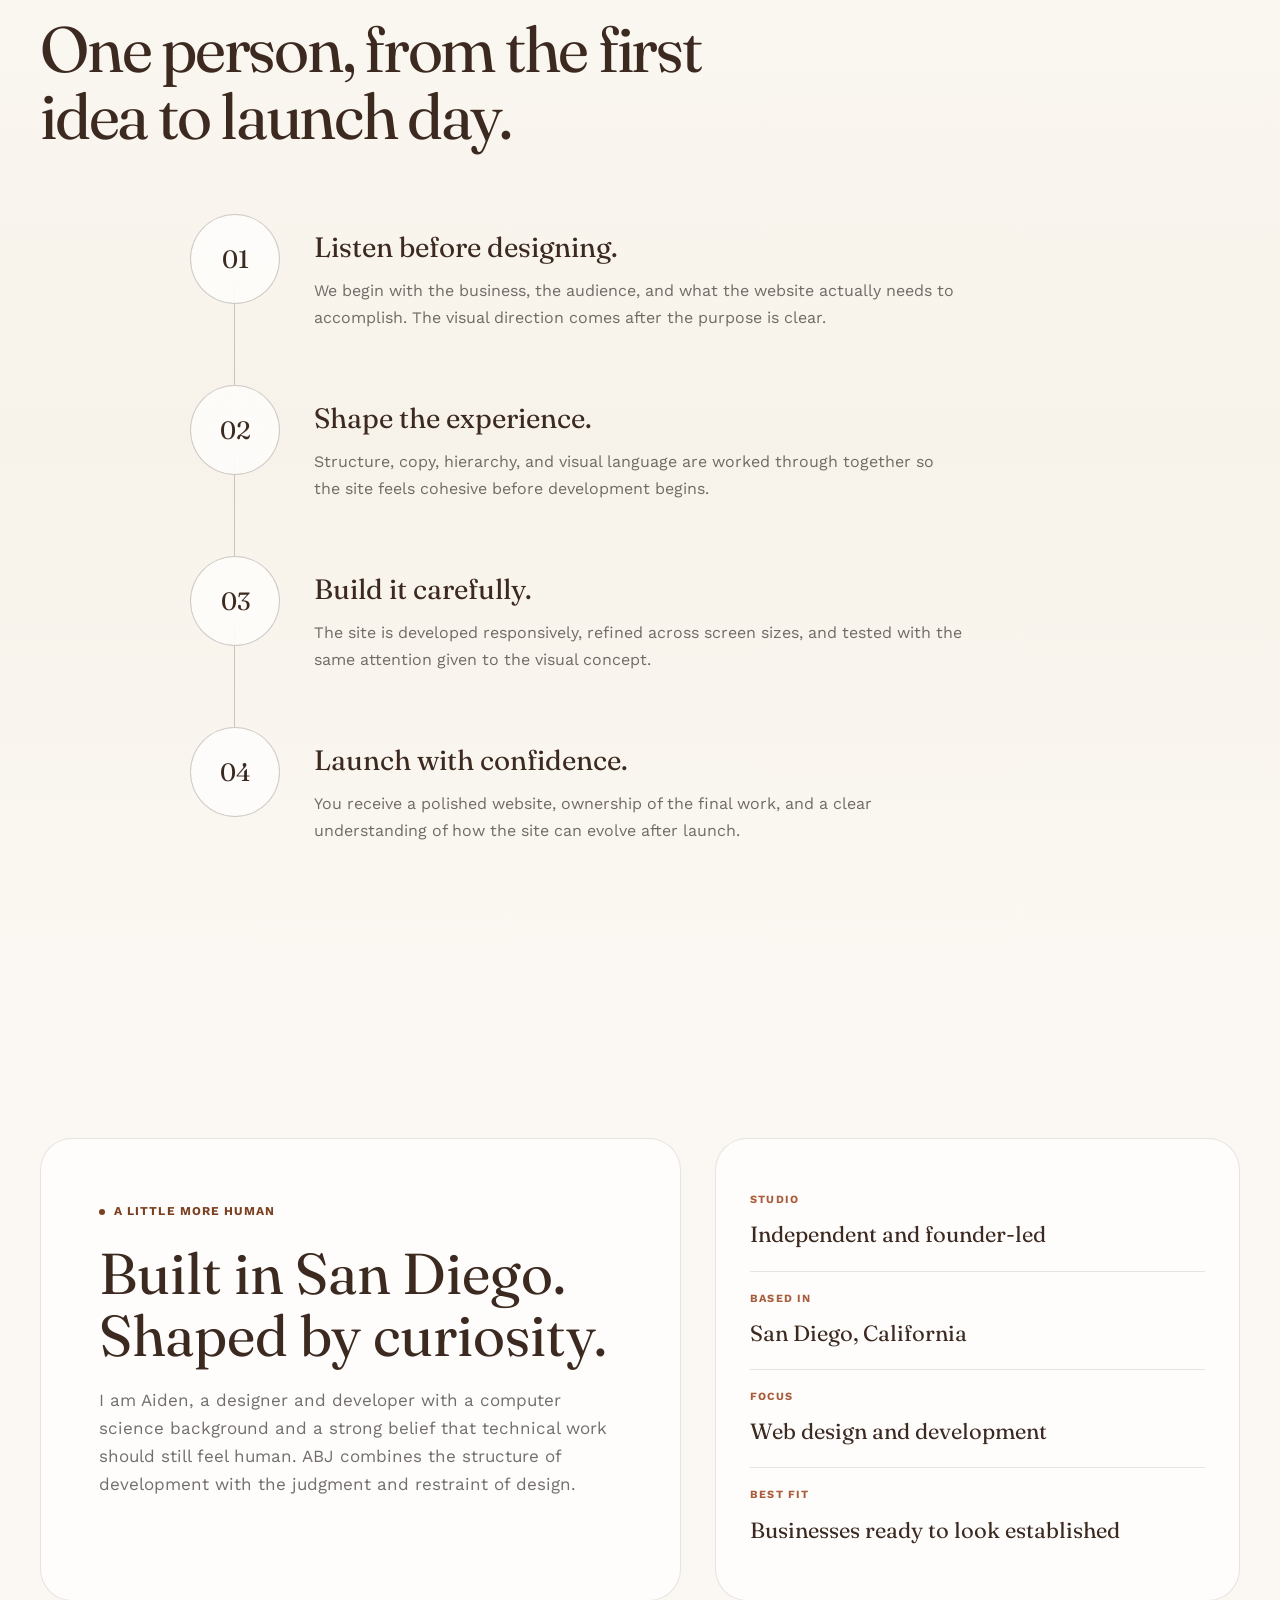
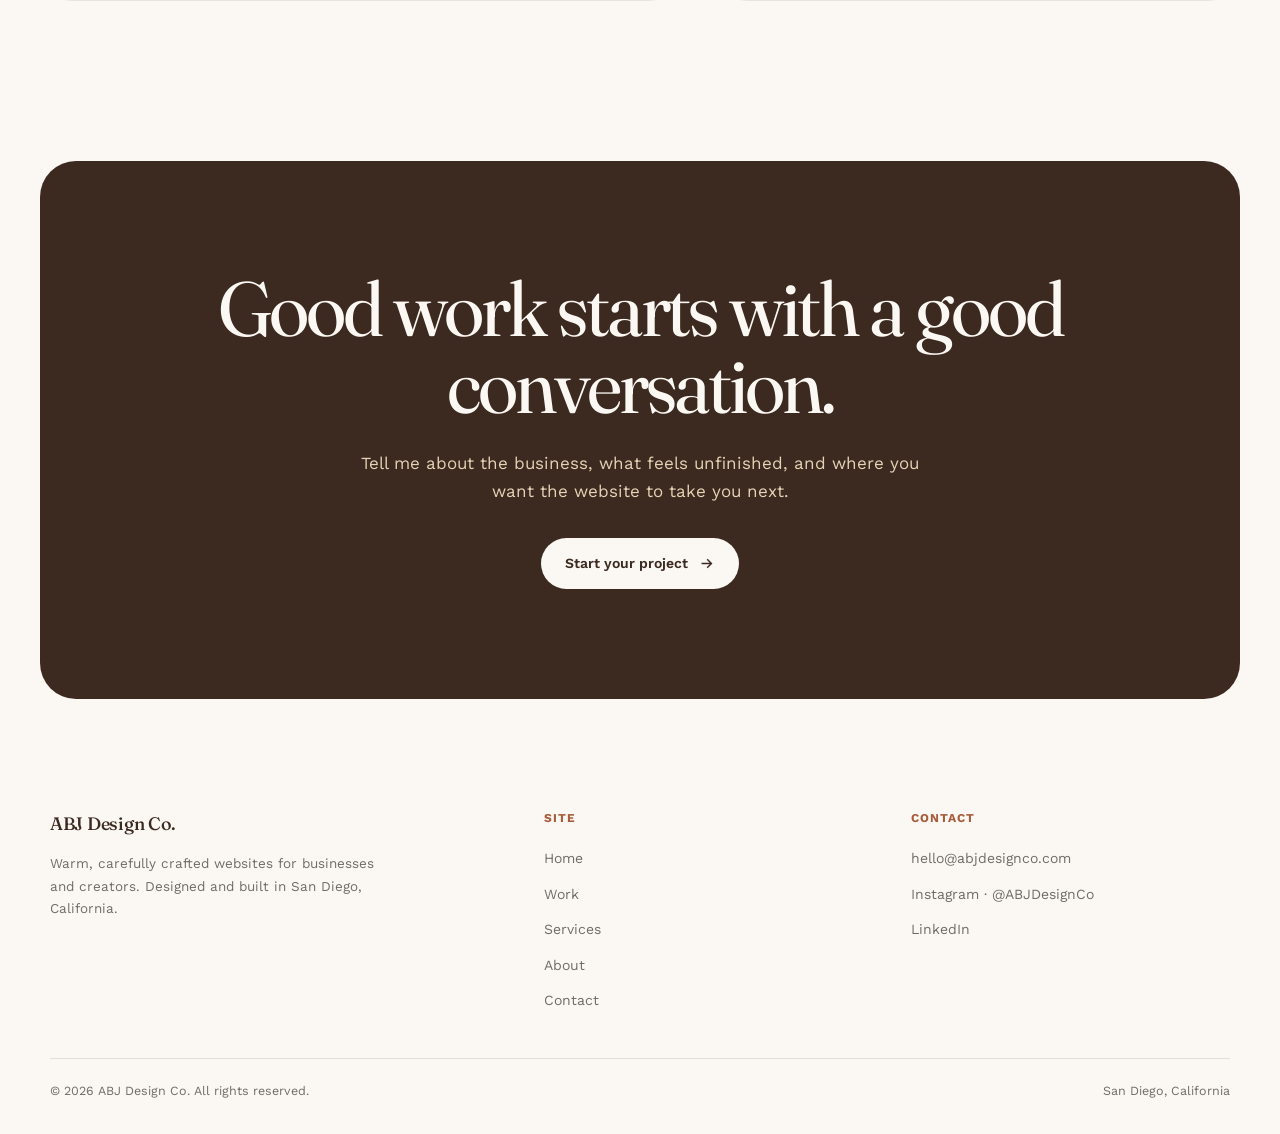
==== commit ab55246b: "Add files via upload" ====
--- a/about.html
+++ b/about.html
@@ -6,7 +6,7 @@
 <meta name="description" content="Meet Aiden Jajo, the designer and developer behind ABJ Design Co., a warm, detail-focused web studio in San Diego, California.">
 <title>About — ABJ Design Co.</title>
 <script src="scripts/theme-init.js"></script>
-<link rel="preload" href="images/abj-icon-mark.png" as="image" type="image/png" fetchpriority="high">
+<link rel="preload" href="images/ABJ_logo_mark_d.png" as="image" type="image/png" fetchpriority="high">
 <link rel="preconnect" href="https://fonts.googleapis.com">
 <link href="https://fonts.googleapis.com/css2?family=Fraunces:ital,opsz,wght@0,9..144,300;0,9..144,400;0,9..144,500;0,9..144,600;1,9..144,400&family=Work+Sans:wght@300;400;500;600;700&display=swap" rel="stylesheet">
 <link rel="stylesheet" href="styles/tokens.css">
@@ -21,7 +21,7 @@
 <header class="site-header" id="siteHeader">
   <div class="nav-shell">
     <a href="index.html" class="logo" aria-label="ABJ Design Co. home">
-      <img src="images/abj-icon-mark.png" width="128" height="128" decoding="async" fetchpriority="high" alt="" class="logo-badge">
+      <img src="images/ABJ_logo_mark_d.png" width="128" height="128" decoding="async" fetchpriority="high" alt="" class="logo-badge">
       <span class="logo-word">ABJ Design Co.</span>
     </a>
 
@@ -158,5 +158,6 @@
 </footer>
 
 <script src="scripts/app.js" defer></script>
+<script src="scripts/logo-theme.js" defer></script>
 </body>
 </html>
--- a/styles/pages/about.css
+++ b/styles/pages/about.css
@@ -22,12 +22,11 @@
 }
 *{box-sizing:border-box;margin:0;padding:0}html{scroll-behavior:smooth}body{font-family:'Work Sans',sans-serif;background:var(--ink-invert);color:var(--text);line-height:1.65;-webkit-font-smoothing:antialiased;transition:background .3s,color .3s}h1,h2,h3,.logo-word{font-family:'Fraunces',serif}a{text-decoration:none;color:inherit}button{font:inherit}.wrap{width:min(1200px,calc(100% - 80px));margin:auto}.eyebrow,.section-kicker{display:inline-flex;align-items:center;gap:9px;text-transform:uppercase;letter-spacing:.09em;font-weight:700;font-size:12px;color:var(--hero-accent)}.eyebrow::before,.section-kicker::before{content:"";width:6px;height:6px;border-radius:50%;background:currentColor}.btn{display:inline-flex;align-items:center;justify-content:center;gap:10px;padding:14px 24px;border-radius:999px;font-size:14px;font-weight:600;transition:transform .22s ease,background .22s,border-color .22s}.btn:hover{transform:translateY(-2px)}.btn svg{width:17px}.btn-primary{background:var(--ink);color:var(--ink-invert)}.btn-secondary{border:1px solid var(--border-strong);color:var(--ink);background:rgba(255,255,255,.08)}
 .skip-link{position:fixed;left:16px;top:-80px;z-index:200;background:var(--ink);color:var(--ink-invert);padding:12px 18px;border-radius:999px;transition:top .2s}.skip-link:focus{top:16px}
-.site-header{position:fixed;top:14px;left:0;right:0;z-index:100;padding:0 20px}
-.nav-shell{max-width:1160px;margin:auto;min-height:70px;display:flex;align-items:center;justify-content:space-between;padding:12px 14px 12px 18px;border:1px solid var(--border);border-radius:22px;background:var(--header);backdrop-filter:blur(24px) saturate(150%);-webkit-backdrop-filter:blur(24px) saturate(150%);box-shadow:0 12px 38px rgba(60,42,33,.08);box-sizing:border-box;transition:all .35s}
-.site-header.scrolled .nav-shell{min-height:60px;max-width:1030px;border-radius:999px;box-shadow:0 15px 48px rgba(60,42,33,.14)}
+.site-header{position:fixed;top:18px;left:0;right:0;z-index:100;transition:transform .35s ease}
+.nav-shell{width:min(1120px,calc(100% - 40px));margin:auto;min-height:72px;display:flex;align-items:center;justify-content:space-between;padding:12px 14px 12px 18px;border:1px solid var(--border);border-radius:999px;background:var(--header);backdrop-filter:blur(24px) saturate(150%);-webkit-backdrop-filter:blur(24px) saturate(150%);box-shadow:0 10px 34px rgba(60,42,33,.08);box-sizing:border-box;transition:min-height .3s ease,box-shadow .3s ease,background .3s ease}
+.site-header.scrolled .nav-shell{min-height:62px;box-shadow:0 12px 34px rgba(60,42,33,.13)}
 .logo{display:flex;align-items:center;gap:12px;min-width:max-content}
-.logo-badge{width:40px;height:40px;object-fit:contain;transition:.35s}
-.site-header.scrolled .logo-badge{width:34px;height:34px}
+.logo-badge{width:42px;height:42px;object-fit:contain}
 .logo-word{font-size:18px;font-weight:500;color:var(--ink)}
 .desktop-nav{display:flex;align-items:center;gap:24px}
 .desktop-nav ul{display:flex;align-items:center;gap:26px;list-style:none}
@@ -35,15 +34,15 @@
 .desktop-nav a:hover,.desktop-nav a.active{opacity:1;color:var(--ink)}
 .desktop-nav a.active{color:var(--amber)}
 .nav-actions{display:flex;align-items:center;gap:10px}
-.nav-cta{background:var(--ink);color:var(--ink-invert)!important;opacity:1!important;padding:10px 18px;border-radius:999px}
-.theme-toggle{width:43px;height:25px;border-radius:999px;border:1px solid var(--border-strong);background:var(--surface-solid);position:relative;cursor:pointer}
-.theme-toggle .knob{position:absolute;width:19px;height:19px;left:2px;top:2px;border-radius:50%;background:var(--ink);display:grid;place-items:center;transition:transform .3s}
+.nav-cta{padding:11px 19px;border-radius:999px;background:var(--ink);color:var(--ink-invert)!important;opacity:1!important;transition:transform .2s,background .2s}
+.theme-toggle{position:relative;width:43px;height:27px;border:1px solid var(--border-strong);border-radius:999px;background:var(--surface-solid);cursor:pointer}
+.theme-toggle .knob{position:absolute;left:3px;top:3px;width:19px;height:19px;border-radius:50%;background:var(--ink);display:grid;place-items:center;transition:transform .3s ease}
 .theme-toggle svg{width:11px;height:11px;color:var(--ink-invert)}
 .icon-moon{display:none}
-:root[data-theme="dark"] .theme-toggle .knob{transform:translateX(18px)}
+:root[data-theme="dark"] .theme-toggle .knob{transform:translateX(16px)}
 :root[data-theme="dark"] .icon-sun{display:none}
 :root[data-theme="dark"] .icon-moon{display:block}
-@media(prefers-color-scheme:dark){:root:not([data-theme="light"]) .theme-toggle .knob{transform:translateX(18px)}:root:not([data-theme="light"]) .icon-sun{display:none}:root:not([data-theme="light"]) .icon-moon{display:block}}
+@media(prefers-color-scheme:dark){:root:not([data-theme="light"]) .theme-toggle .knob{transform:translateX(16px)}:root:not([data-theme="light"]) .icon-sun{display:none}:root:not([data-theme="light"]) .icon-moon{display:block}}
 .menu-toggle{display:none;border:0;background:transparent;width:42px;height:42px;cursor:pointer;position:relative}
 .menu-toggle span{position:absolute;left:10px;width:22px;height:1.5px;background:var(--ink);transition:transform .25s,opacity .2s}
 .menu-toggle span:nth-child(1){top:14px}.menu-toggle span:nth-child(2){top:20px}.menu-toggle span:nth-child(3){top:26px}
